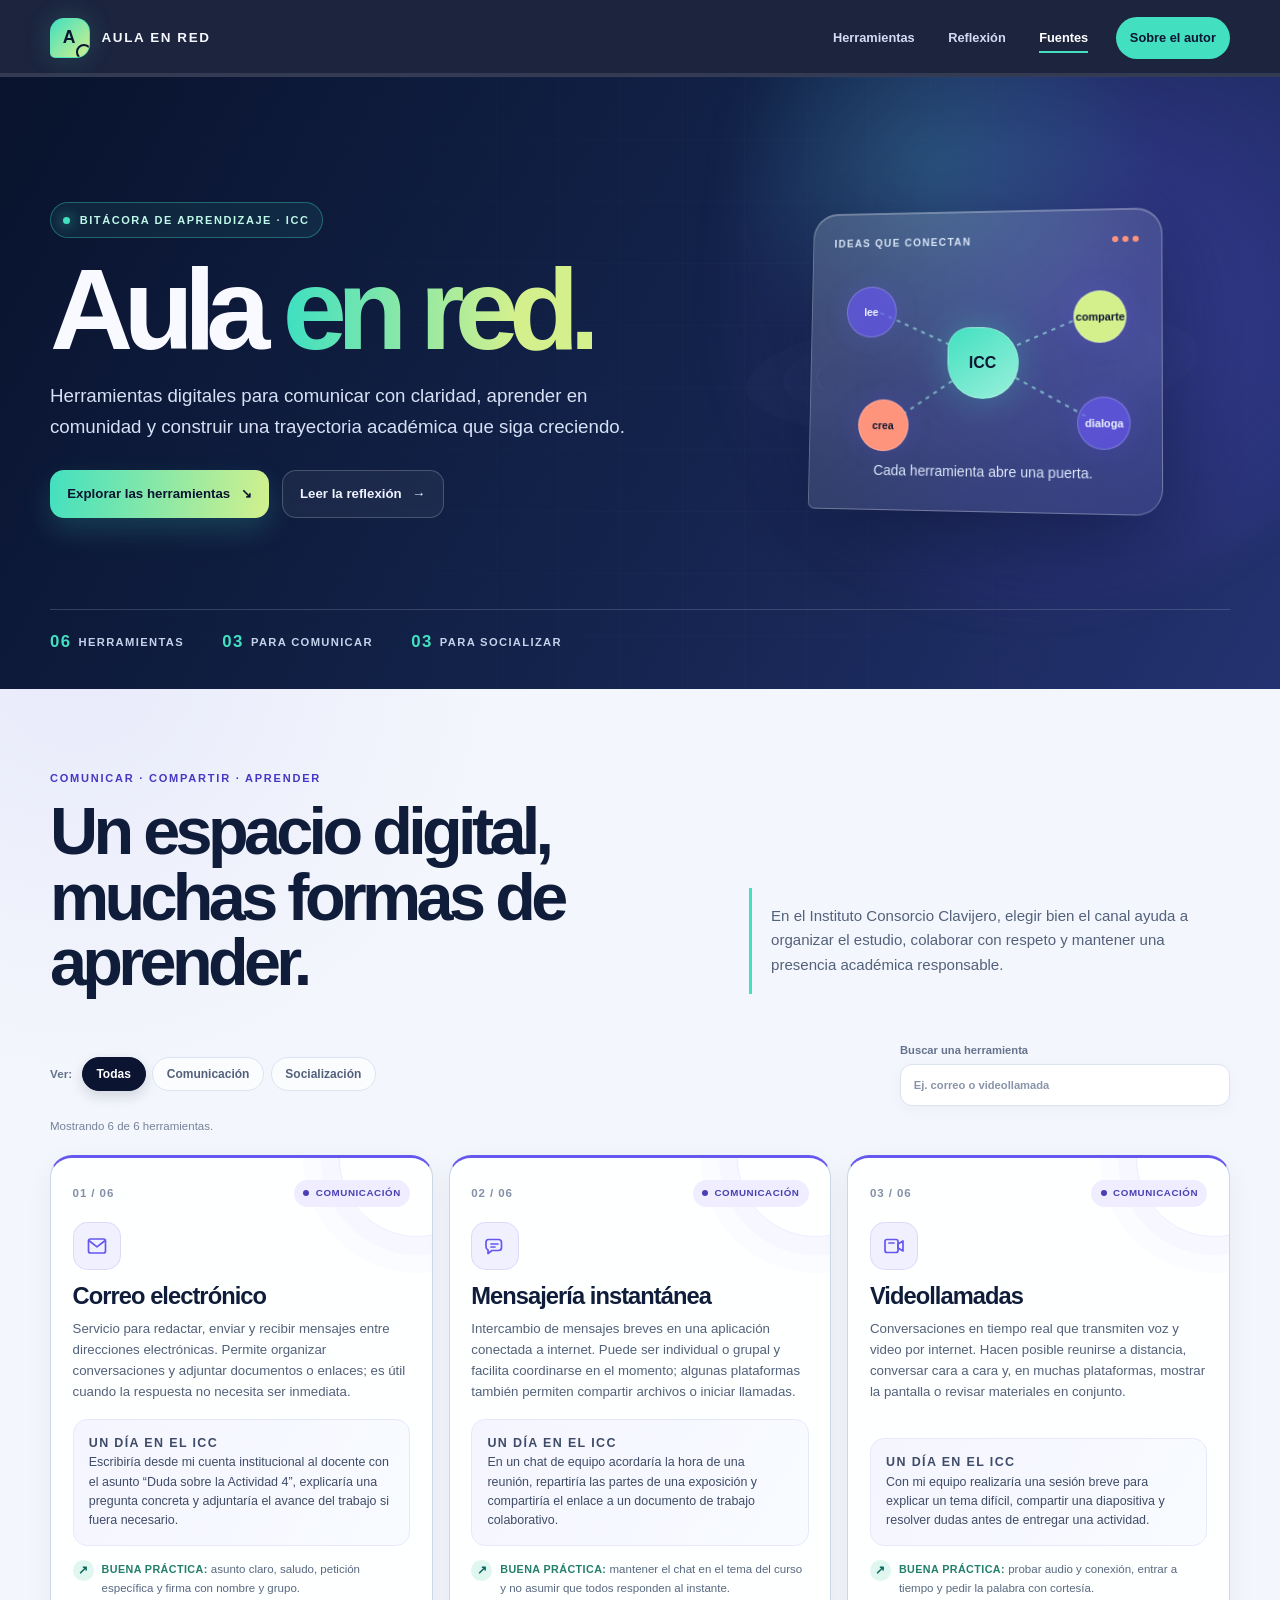
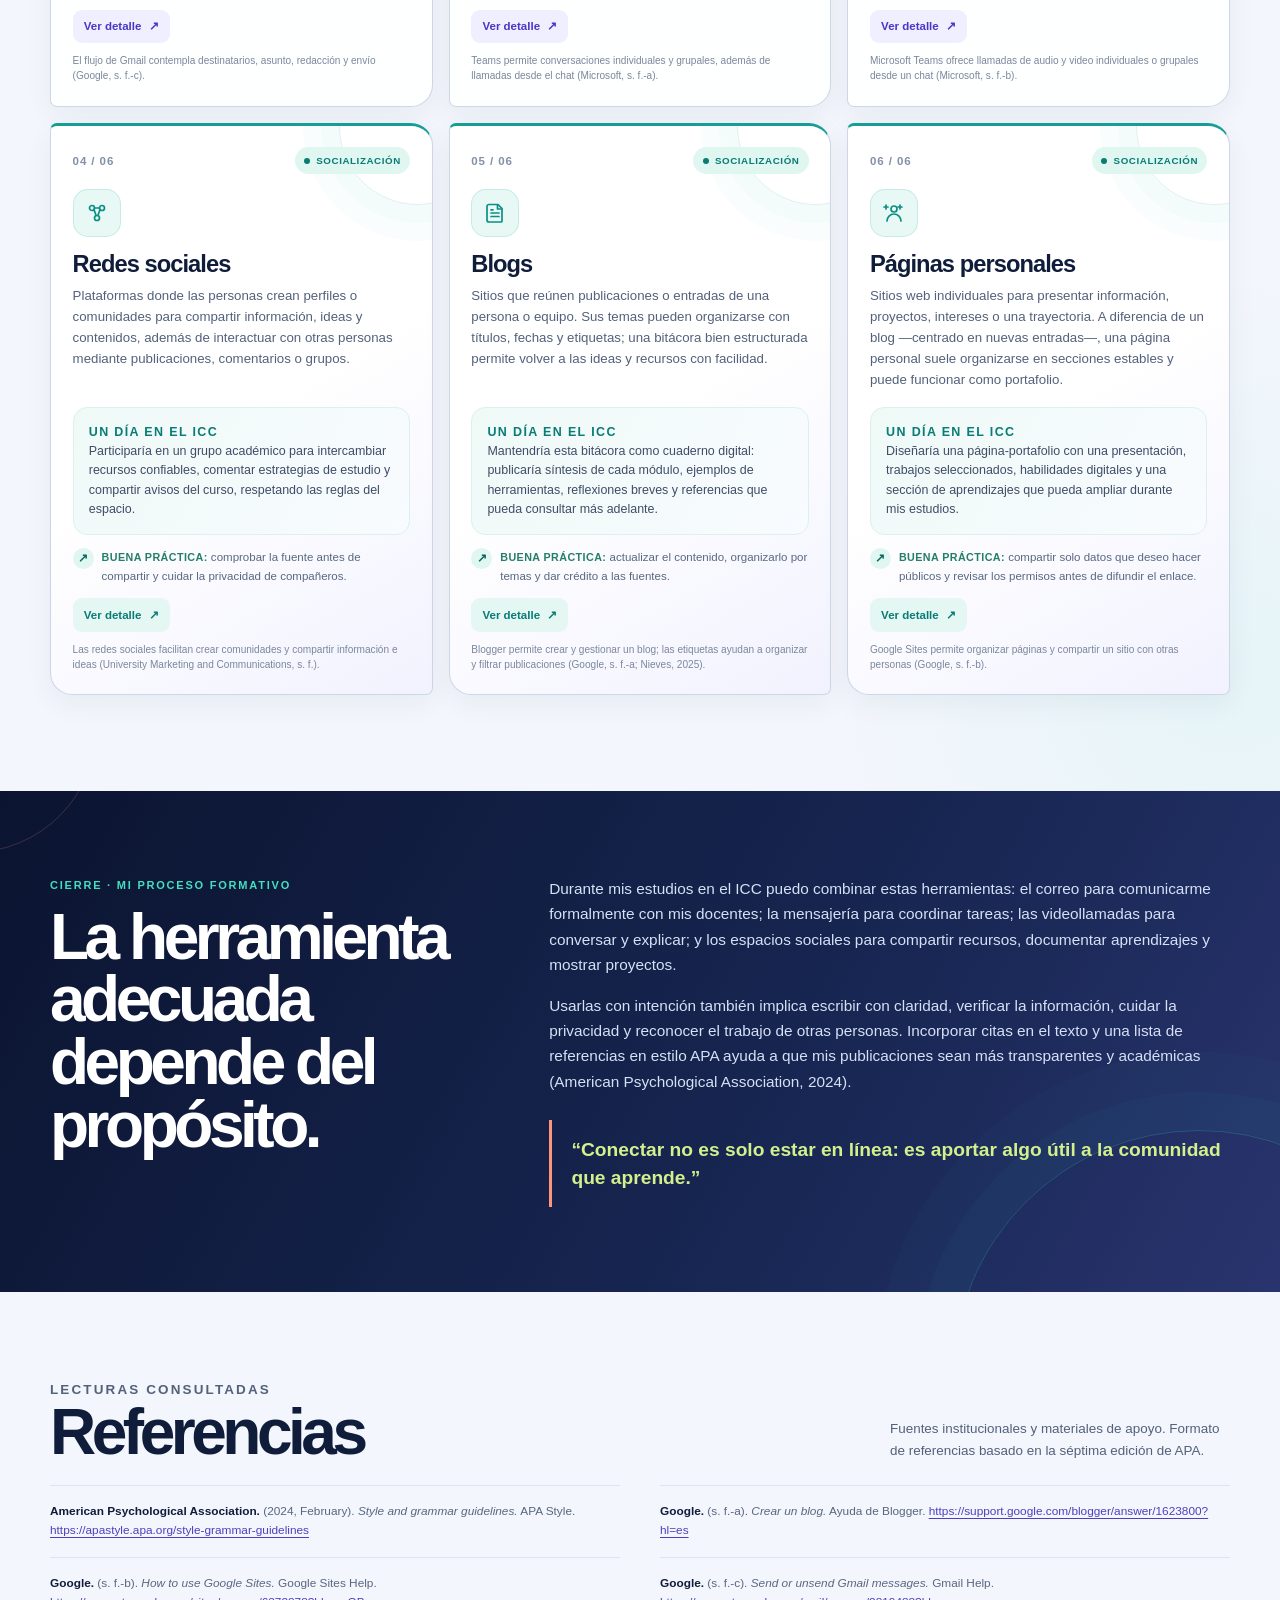
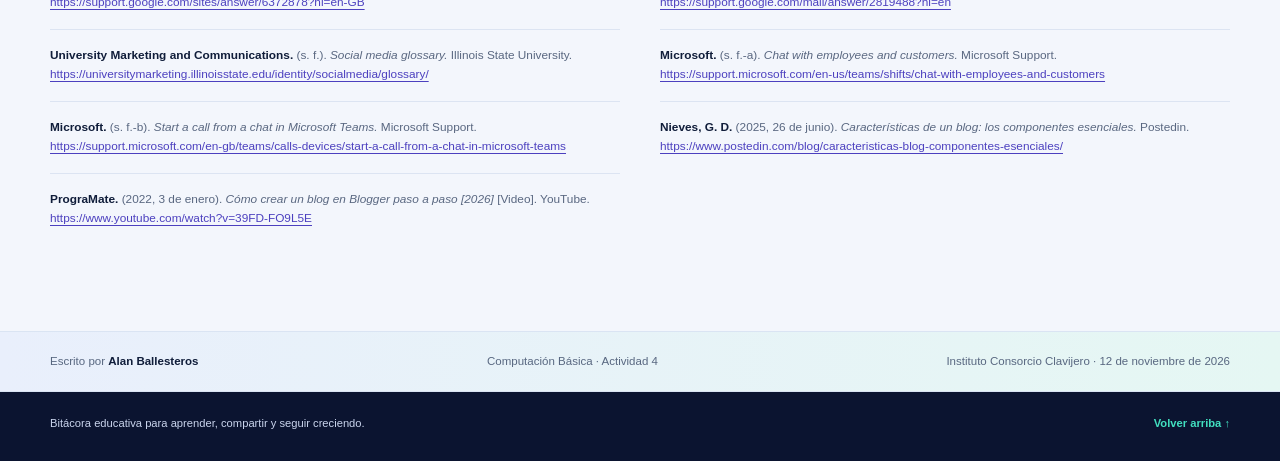
==== Aula_en_Red.html @ d40b4dbd "Publica la primera versión de Aula en Red Carga el sitio rediseñado y editable con su HTML, CSS, Jav" ====
<!doctype html>
<html lang="es">
<head>
  <meta charset="utf-8">
  <meta name="viewport" content="width=device-width, initial-scale=1">
  <meta name="description" content="Bitácora educativa de Alan Ballesteros sobre herramientas digitales para comunicar, colaborar y aprender en el ICC.">
  <meta name="theme-color" content="#0b1430">
  <title>Aula en Red — Alan Ballesteros | ICC</title>
  <link rel="stylesheet" href="aula.css">
</head>
<body>
  <a class="skip-link" href="#contenido">Saltar al contenido</a>
  <header id="inicio" class="topbar">
    <div class="shell topbar-inner">
      <a class="brand" href="#inicio" aria-label="Aula en Red, inicio"><span class="brand-mark" aria-hidden="true">A</span><span>AULA EN RED</span></a>
      <button class="menu-toggle" id="menu-toggle" type="button" aria-expanded="false" aria-controls="site-nav">
        <span class="menu-icon" aria-hidden="true"></span><span>Menú</span>
      </button>
      <nav class="nav" id="site-nav" aria-label="Navegación principal">
        <a href="#herramientas">Herramientas</a>
        <a href="#reflexion">Reflexión</a>
        <a href="#referencias">Fuentes</a>
        <a class="nav-pill" href="#autor">Sobre el autor</a>
      </nav>
    </div>
    <div class="reading-progress" aria-hidden="true"><span id="reading-progress"></span></div>
  </header>

  <main id="contenido">
    <section class="hero" aria-labelledby="titulo-principal">
      <div class="shell">
        <div class="hero-grid">
          <div>
            <p class="eyebrow">Bitácora de aprendizaje · ICC</p>
            <h1 id="titulo-principal">Aula <em>en red.</em></h1>
            <p class="hero-copy">Herramientas digitales para comunicar con claridad, aprender en comunidad y construir una trayectoria académica que siga creciendo.</p>
            <div class="hero-actions">
              <a class="button button-primary" href="#herramientas">Explorar las herramientas <span aria-hidden="true">↘</span></a>
              <a class="button button-link" href="#reflexion">Leer la reflexión <span aria-hidden="true">→</span></a>
            </div>
          </div>
          <div class="hero-art" aria-label="Ilustración abstracta de personas conectadas alrededor del aprendizaje">
            <div class="art-card">
              <div class="art-label"><span>Ideas que conectan</span><span class="art-dots" aria-hidden="true"><i></i><i></i><i></i></span></div>
              <div class="network" aria-hidden="true">
                <svg viewBox="0 0 300 174" preserveAspectRatio="none"><line x1="150" y1="87" x2="42" y2="39"/><line x1="150" y1="87" x2="254" y2="43"/><line x1="150" y1="87" x2="55" y2="150"/><line x1="150" y1="87" x2="264" y2="147"/></svg>
                <span class="node node-a">lee</span><span class="node node-b">comparte</span><span class="node node-main">ICC</span><span class="node node-c">crea</span><span class="node node-d">dialoga</span>
              </div>
              <p class="art-caption">Cada herramienta abre una puerta.</p>
            </div>
          </div>
        </div>
        <div class="hero-foot" aria-label="Contenido de esta bitácora">
          <span><strong>06</strong> herramientas</span><span><strong>03</strong> para comunicar</span><span><strong>03</strong> para socializar</span>
        </div>
      </div>
    </section>

    <section class="intro shell" aria-labelledby="herramientas">
      <p class="section-kicker">Comunicar · compartir · aprender</p>
      <div class="section-heading">
        <h2 id="herramientas">Un espacio digital, muchas formas de aprender.</h2>
        <p>En el Instituto Consorcio Clavijero, elegir bien el canal ayuda a organizar el estudio, colaborar con respeto y mantener una presencia académica responsable.</p>
      </div>
    </section>

    <section class="toolbox shell" aria-label="Definiciones y ejemplos de herramientas digitales">
      <div class="tool-controls">
        <div class="filter-bar" role="group" aria-label="Filtrar herramientas por tipo">
          <span class="filter-label">Ver:</span>
          <button class="filter" type="button" data-filter="all" aria-pressed="true">Todas</button>
          <button class="filter" type="button" data-filter="comunicacion" aria-pressed="false">Comunicación</button>
          <button class="filter" type="button" data-filter="socializacion" aria-pressed="false">Socialización</button>
        </div>
        <label class="search-box" for="tool-search">
          <span>Buscar una herramienta</span>
          <input id="tool-search" type="search" autocomplete="off" placeholder="Ej. correo o videollamada">
        </label>
        <p class="filter-status" id="filter-status" aria-live="polite">Mostrando 6 herramientas.</p>
      </div>
      <div class="cards" id="tarjetas">
        <article class="tool-card communication" data-category="comunicacion">
          <div class="card-top"><span class="card-number">01 / 06</span><span class="card-tag">Comunicación</span></div>
          <h3>Correo electrónico</h3>
          <p class="definition">Servicio para redactar, enviar y recibir mensajes entre direcciones electrónicas. Permite organizar conversaciones y adjuntar documentos o enlaces; es útil cuando la respuesta no necesita ser inmediata.</p>
          <div class="example"><p class="example-label">Un día en el ICC</p><p>Escribiría desde mi cuenta institucional al docente con el asunto “Duda sobre la Actividad 4”, explicaría una pregunta concreta y adjuntaría el avance del trabajo si fuera necesario.</p></div>
          <p class="good-practice"><span aria-hidden="true">↗</span><span><b>Buena práctica:</b> asunto claro, saludo, petición específica y firma con nombre y grupo.</span></p>
          <p class="card-cite">El flujo de Gmail contempla destinatarios, asunto, redacción y envío (Google, s. f.-c).</p>
        </article>

        <article class="tool-card communication" data-category="comunicacion">
          <div class="card-top"><span class="card-number">02 / 06</span><span class="card-tag">Comunicación</span></div>
          <h3>Mensajería instantánea</h3>
          <p class="definition">Intercambio de mensajes breves en una aplicación conectada a internet. Puede ser individual o grupal y facilita coordinarse en el momento; algunas plataformas también permiten compartir archivos o iniciar llamadas.</p>
          <div class="example"><p class="example-label">Un día en el ICC</p><p>En un chat de equipo acordaría la hora de una reunión, repartiría las partes de una exposición y compartiría el enlace a un documento de trabajo colaborativo.</p></div>
          <p class="good-practice"><span aria-hidden="true">↗</span><span><b>Buena práctica:</b> mantener el chat en el tema del curso y no asumir que todos responden al instante.</span></p>
          <p class="card-cite">Teams permite conversaciones individuales y grupales, además de llamadas desde el chat (Microsoft, s. f.-a).</p>
        </article>

        <article class="tool-card communication" data-category="comunicacion">
          <div class="card-top"><span class="card-number">03 / 06</span><span class="card-tag">Comunicación</span></div>
          <h3>Videollamadas</h3>
          <p class="definition">Conversaciones en tiempo real que transmiten voz y video por internet. Hacen posible reunirse a distancia, conversar cara a cara y, en muchas plataformas, mostrar la pantalla o revisar materiales en conjunto.</p>
          <div class="example"><p class="example-label">Un día en el ICC</p><p>Con mi equipo realizaría una sesión breve para explicar un tema difícil, compartir una diapositiva y resolver dudas antes de entregar una actividad.</p></div>
          <p class="good-practice"><span aria-hidden="true">↗</span><span><b>Buena práctica:</b> probar audio y conexión, entrar a tiempo y pedir la palabra con cortesía.</span></p>
          <p class="card-cite">Microsoft Teams ofrece llamadas de audio y video individuales o grupales desde un chat (Microsoft, s. f.-b).</p>
        </article>

        <article class="tool-card social" data-category="socializacion">
          <div class="card-top"><span class="card-number">04 / 06</span><span class="card-tag">Socialización</span></div>
          <h3>Redes sociales</h3>
          <p class="definition">Plataformas donde las personas crean perfiles o comunidades para compartir información, ideas y contenidos, además de interactuar con otras personas mediante publicaciones, comentarios o grupos.</p>
          <div class="example"><p class="example-label">Un día en el ICC</p><p>Participaría en un grupo académico para intercambiar recursos confiables, comentar estrategias de estudio y compartir avisos del curso, respetando las reglas del espacio.</p></div>
          <p class="good-practice"><span aria-hidden="true">↗</span><span><b>Buena práctica:</b> comprobar la fuente antes de compartir y cuidar la privacidad de compañeros.</span></p>
          <p class="card-cite">Las redes sociales facilitan crear comunidades y compartir información e ideas (University Marketing and Communications, s. f.).</p>
        </article>

        <article class="tool-card social" data-category="socializacion">
          <div class="card-top"><span class="card-number">05 / 06</span><span class="card-tag">Socialización</span></div>
          <h3>Blogs</h3>
          <p class="definition">Sitios que reúnen publicaciones o entradas de una persona o equipo. Sus temas pueden organizarse con títulos, fechas y etiquetas; una bitácora bien estructurada permite volver a las ideas y recursos con facilidad.</p>
          <div class="example"><p class="example-label">Un día en el ICC</p><p>Mantendría esta bitácora como cuaderno digital: publicaría síntesis de cada módulo, ejemplos de herramientas, reflexiones breves y referencias que pueda consultar más adelante.</p></div>
          <p class="good-practice"><span aria-hidden="true">↗</span><span><b>Buena práctica:</b> actualizar el contenido, organizarlo por temas y dar crédito a las fuentes.</span></p>
          <p class="card-cite">Blogger permite crear y gestionar un blog; las etiquetas ayudan a organizar y filtrar publicaciones (Google, s. f.-a; Nieves, 2025).</p>
        </article>

        <article class="tool-card social" data-category="socializacion">
          <div class="card-top"><span class="card-number">06 / 06</span><span class="card-tag">Socialización</span></div>
          <h3>Páginas personales</h3>
          <p class="definition">Sitios web individuales para presentar información, proyectos, intereses o una trayectoria. A diferencia de un blog —centrado en nuevas entradas—, una página personal suele organizarse en secciones estables y puede funcionar como portafolio.</p>
          <div class="example"><p class="example-label">Un día en el ICC</p><p>Diseñaría una página-portafolio con una presentación, trabajos seleccionados, habilidades digitales y una sección de aprendizajes que pueda ampliar durante mis estudios.</p></div>
          <p class="good-practice"><span aria-hidden="true">↗</span><span><b>Buena práctica:</b> compartir solo datos que deseo hacer públicos y revisar los permisos antes de difundir el enlace.</span></p>
          <p class="card-cite">Google Sites permite organizar páginas y compartir un sitio con otras personas (Google, s. f.-b).</p>
        </article>
      </div>
    </section>

    <section id="reflexion" class="reflection" aria-labelledby="titulo-reflexion">
      <div class="shell reflection-grid">
        <div><p class="section-kicker">Cierre · mi proceso formativo</p><h2 id="titulo-reflexion">La herramienta adecuada depende del propósito.</h2></div>
        <div class="reflection-copy">
          <p>Durante mis estudios en el ICC puedo combinar estas herramientas: el correo para comunicarme formalmente con mis docentes; la mensajería para coordinar tareas; las videollamadas para conversar y explicar; y los espacios sociales para compartir recursos, documentar aprendizajes y mostrar proyectos.</p>
          <p>Usarlas con intención también implica escribir con claridad, verificar la información, cuidar la privacidad y reconocer el trabajo de otras personas. Incorporar citas en el texto y una lista de referencias en estilo APA ayuda a que mis publicaciones sean más transparentes y académicas (American Psychological Association, 2024).</p>
          <blockquote class="pullquote">“Conectar no es solo estar en línea: es aportar algo útil a la comunidad que aprende.”</blockquote>
        </div>
      </div>
    </section>

    <section id="referencias" class="references shell" aria-labelledby="titulo-referencias">
      <div class="references-head">
        <div><p class="section-kicker">Lecturas consultadas</p><h2 id="titulo-referencias">Referencias</h2></div>
        <p>Fuentes institucionales y materiales de apoyo. Formato de referencias basado en la séptima edición de APA.</p>
      </div>
      <ul class="reference-list">
        <li id="ref-apa"><span class="reference-author">American Psychological Association.</span> (2024, February). <i>Style and grammar guidelines.</i> APA Style. <a href="https://apastyle.apa.org/style-grammar-guidelines" target="_blank" rel="noopener noreferrer">https://apastyle.apa.org/style-grammar-guidelines</a></li>
        <li id="ref-google-blog"><span class="reference-author">Google.</span> (s. f.-a). <i>Crear un blog.</i> Ayuda de Blogger. <a href="https://support.google.com/blogger/answer/1623800?hl=es" target="_blank" rel="noopener noreferrer">https://support.google.com/blogger/answer/1623800?hl=es</a></li>
        <li id="ref-google-sites"><span class="reference-author">Google.</span> (s. f.-b). <i>How to use Google Sites.</i> Google Sites Help. <a href="https://support.google.com/sites/answer/6372878?hl=en-GB" target="_blank" rel="noopener noreferrer">https://support.google.com/sites/answer/6372878?hl=en-GB</a></li>
        <li id="ref-gmail"><span class="reference-author">Google.</span> (s. f.-c). <i>Send or unsend Gmail messages.</i> Gmail Help. <a href="https://support.google.com/mail/answer/2819488?hl=en" target="_blank" rel="noopener noreferrer">https://support.google.com/mail/answer/2819488?hl=en</a></li>
        <li id="ref-social"><span class="reference-author">University Marketing and Communications.</span> (s. f.). <i>Social media glossary.</i> Illinois State University. <a href="https://universitymarketing.illinoisstate.edu/identity/socialmedia/glossary/" target="_blank" rel="noopener noreferrer">https://universitymarketing.illinoisstate.edu/identity/socialmedia/glossary/</a></li>
        <li id="ref-microsoft-chat"><span class="reference-author">Microsoft.</span> (s. f.-a). <i>Chat with employees and customers.</i> Microsoft Support. <a href="https://support.microsoft.com/en-us/teams/shifts/chat-with-employees-and-customers" target="_blank" rel="noopener noreferrer">https://support.microsoft.com/en-us/teams/shifts/chat-with-employees-and-customers</a></li>
        <li id="ref-microsoft-call"><span class="reference-author">Microsoft.</span> (s. f.-b). <i>Start a call from a chat in Microsoft Teams.</i> Microsoft Support. <a href="https://support.microsoft.com/en-gb/teams/calls-devices/start-a-call-from-a-chat-in-microsoft-teams" target="_blank" rel="noopener noreferrer">https://support.microsoft.com/en-gb/teams/calls-devices/start-a-call-from-a-chat-in-microsoft-teams</a></li>
        <li id="ref-nieves"><span class="reference-author">Nieves, G. D.</span> (2025, 26 de junio). <i>Características de un blog: los componentes esenciales.</i> Postedin. <a href="https://www.postedin.com/blog/caracteristicas-blog-componentes-esenciales/" target="_blank" rel="noopener noreferrer">https://www.postedin.com/blog/caracteristicas-blog-componentes-esenciales/</a></li>
        <li id="ref-programate"><span class="reference-author">PrograMate.</span> (2022, 3 de enero). <i>Cómo crear un blog en Blogger paso a paso [2026]</i> [Video]. YouTube. <a href="https://www.youtube.com/watch?v=39FD-FO9L5E" target="_blank" rel="noopener noreferrer">https://www.youtube.com/watch?v=39FD-FO9L5E</a></li>
      </ul>
    </section>

    <section id="autor" class="author-strip">
      <div class="shell author-inner"><span>Escrito por <span class="author-name">Alan Ballesteros</span></span><span>Computación Básica · Actividad 4</span><span>Instituto Consorcio Clavijero · 12 de noviembre de 2026</span></div>
    </section>
  </main>
  <footer class="site-footer"><div class="shell footer-inner"><p>Bitácora educativa para aprender, compartir y seguir creciendo.</p><a class="back-top" href="#inicio">Volver arriba ↑</a></div></footer>
  <dialog class="detail-dialog" id="tool-dialog" aria-labelledby="dialog-title">
    <div class="dialog-card">
      <button class="dialog-close" type="button" aria-label="Cerrar detalle">×</button>
      <p class="dialog-category" id="dialog-category"></p>
      <h2 id="dialog-title"></h2>
      <p class="dialog-definition" id="dialog-definition"></p>
      <div class="dialog-example"><h3 id="dialog-example-label"></h3><p id="dialog-example"></p></div>
      <p class="dialog-practice" id="dialog-practice"></p>
      <p class="dialog-cite" id="dialog-cite"></p>
    </div>
  </dialog>
  <script src="aula.js" defer></script>
</body>
</html>
---- aula.css ----
:root {
  color-scheme: light;
  --night: #0b1430;
  --night-2: #14244d;
  --ink: #101d3a;
  --ink-soft: #53617b;
  --paper: #f3f6fc;
  --paper-deep: #e8eefb;
  --white: #ffffff;
  --violet: #6558ef;
  --violet-deep: #4737c5;
  --aqua: #42e0c0;
  --coral: #ff947d;
  --lime: #d3f08d;
  --line: #dce4f2;
  --shadow: 0 22px 60px rgba(17, 30, 68, .13);
  --max: 1180px;
  --sans: "Segoe UI", "Aptos", Arial, sans-serif;
  --display: "Segoe UI Variable Display", "Segoe UI", Arial, sans-serif;
}

* { box-sizing: border-box; }
html { scroll-behavior: smooth; scroll-padding-top: 90px; }
body {
  margin: 0;
  color: var(--ink);
  background:
    radial-gradient(circle at 6% 18%, rgba(101, 88, 239, .075), transparent 26rem),
    radial-gradient(circle at 96% 62%, rgba(66, 224, 192, .075), transparent 25rem),
    var(--paper);
  font: 400 16px/1.65 var(--sans);
  text-rendering: optimizeLegibility;
}
img, svg { max-width: 100%; }
a { color: inherit; }
button, input { font: inherit; }
a:focus-visible, button:focus-visible, input:focus-visible {
  outline: 3px solid var(--coral);
  outline-offset: 4px;
}
.shell { width: min(calc(100% - 48px), var(--max)); margin-inline: auto; }
.skip-link {
  position: absolute; left: -9999px; top: 0; z-index: 2000;
  padding: .75rem 1rem; border-radius: 0 0 12px 12px;
  color: var(--night); background: var(--lime); font-weight: 800;
}
.skip-link:focus { left: 1rem; top: 0; }

/* Firma visual: una órbita abierta con tres nodos conectados. */
.topbar {
  position: sticky; top: 0; z-index: 1000;
  color: #f6f8ff;
  background: rgba(11, 20, 48, .93);
  border-bottom: 1px solid rgba(226, 236, 255, .12);
  backdrop-filter: blur(18px);
}
.topbar-inner {
  min-height: 76px; display: flex; align-items: center; justify-content: space-between; gap: 2rem;
}
.brand {
  display: inline-flex; align-items: center; gap: .72rem;
  color: #f6f8ff; text-decoration: none; font-size: .84rem; font-weight: 850; letter-spacing: .12em;
}
.brand-mark {
  position: relative; display: grid; place-items: center; width: 40px; height: 40px;
  overflow: hidden; border: 1px solid rgba(66, 224, 192, .65); border-radius: 14px 14px 14px 5px;
  color: var(--night); background: linear-gradient(135deg, var(--aqua), var(--lime));
  font: 900 1.1rem/1 var(--display); box-shadow: 0 0 26px rgba(66, 224, 192, .18);
}
.brand-mark::after { content: ""; position: absolute; width: 12px; height: 12px; right: -3px; bottom: -3px; border: 2px solid var(--night); border-radius: 50%; }
.nav { display: flex; align-items: center; gap: .45rem; font-size: .8rem; font-weight: 700; }
.nav a {
  position: relative; padding: .62rem .82rem; color: #d2dcf2; text-decoration: none;
  transition: color .2s ease, background .2s ease;
}
.nav a:not(.nav-pill)::after {
  content: ""; position: absolute; left: .82rem; right: .82rem; bottom: .34rem; height: 2px;
  background: var(--aqua); transform: scaleX(0); transform-origin: left; transition: transform .2s ease;
}
.nav a:hover, .nav a[aria-current="location"] { color: #fff; }
.nav a:hover::after, .nav a[aria-current="location"]::after { transform: scaleX(1); }
.nav .nav-pill {
  margin-left: .45rem; border: 1px solid rgba(66, 224, 192, .75); border-radius: 999px;
  color: var(--night); background: var(--aqua); transition: transform .2s ease, box-shadow .2s ease;
}
.nav .nav-pill:hover { transform: translateY(-2px); box-shadow: 0 7px 20px rgba(66, 224, 192, .22); }
.menu-toggle {
  display: none; align-items: center; gap: .55rem; border: 1px solid rgba(255,255,255,.28); border-radius: 999px;
  padding: .55rem .85rem; color: #fff; background: transparent; cursor: pointer; font-size: .8rem; font-weight: 750;
}
.menu-icon, .menu-icon::before, .menu-icon::after { display: block; width: 17px; height: 2px; border-radius: 2px; background: currentColor; }
.menu-icon { position: relative; }
.menu-icon::before, .menu-icon::after { content: ""; position: absolute; left: 0; }
.menu-icon::before { top: -5px; }
.menu-icon::after { top: 5px; }
.reading-progress { position: absolute; inset: auto 0 0; height: 3px; overflow: hidden; background: rgba(255,255,255,.1); }
.reading-progress span { display: block; width: 100%; height: 100%; background: linear-gradient(90deg, var(--violet), var(--aqua), var(--lime)); transform: scaleX(0); transform-origin: left; }

.hero {
  position: relative; isolation: isolate; overflow: hidden; padding: 5.5rem 0 2.1rem;
  color: #f7f9ff; background: linear-gradient(120deg, #09132d 0%, #13234b 54%, #243271 100%);
}
.hero::before, .hero::after { content: ""; position: absolute; z-index: -1; pointer-events: none; }
.hero::before {
  inset: -14rem -8rem auto auto; width: min(60vw, 760px); aspect-ratio: 1; border-radius: 50%;
  background: radial-gradient(circle at 38% 42%, rgba(66,224,192,.2), transparent 34%), radial-gradient(circle at 58% 58%, rgba(101,88,239,.35), transparent 62%);
  filter: blur(15px);
}
.hero::after {
  inset: 0; opacity: .19;
  background-image: linear-gradient(rgba(208,224,255,.1) 1px, transparent 1px), linear-gradient(90deg, rgba(208,224,255,.1) 1px, transparent 1px);
  background-size: 62px 62px; mask-image: linear-gradient(90deg, transparent, #000 60%, transparent);
}
.hero-grid { position: relative; display: grid; grid-template-columns: minmax(0, 1.12fr) minmax(300px, .88fr); align-items: center; gap: 3.3rem; }
.eyebrow {
  display: inline-flex; align-items: center; gap: .6rem; margin: 0 0 1.25rem; padding: .48rem .76rem;
  border: 1px solid rgba(66,224,192,.35); border-radius: 999px; color: #bff8e9;
  background: rgba(66,224,192,.08); font-size: .69rem; font-weight: 800; letter-spacing: .14em; text-transform: uppercase;
}
.eyebrow::before { content: ""; width: 7px; height: 7px; border-radius: 50%; background: var(--aqua); box-shadow: 0 0 13px var(--aqua); }
h1, h2, h3, p { margin-top: 0; }
h1 { max-width: 750px; margin-bottom: 1.2rem; color: #f8faff; font: 800 clamp(3.8rem, 9vw, 7.6rem)/.9 var(--display); letter-spacing: -.085em; }
h1 em {
  color: var(--aqua); font-style: normal;
  background: linear-gradient(90deg, var(--aqua) 3%, var(--lime) 75%); background-clip: text; -webkit-background-clip: text; -webkit-text-fill-color: transparent;
}
.hero-copy { max-width: 620px; margin-bottom: 1.7rem; color: #d7e0f5; font-size: clamp(1rem, 1.5vw, 1.17rem); }
.hero-actions { display: flex; flex-wrap: wrap; align-items: center; gap: .8rem; }
.button { display: inline-flex; align-items: center; justify-content: center; gap: .65rem; min-height: 48px; padding: .75rem 1.08rem; border-radius: 14px; font-size: .83rem; font-weight: 800; text-decoration: none; transition: transform .2s ease, box-shadow .2s ease, background .2s ease; }
.button:hover { transform: translateY(-3px); }
.button-primary { color: var(--night); background: linear-gradient(100deg, var(--aqua), var(--lime)); box-shadow: 0 12px 28px rgba(66,224,192,.18); }
.button-primary:hover { box-shadow: 0 16px 35px rgba(66,224,192,.3); }
.button-link { border: 1px solid rgba(255,255,255,.2); color: #eef2ff; background: rgba(255,255,255,.05); }
.button-link:hover { background: rgba(255,255,255,.12); }
.hero-art { position: relative; min-height: 390px; display: grid; place-items: center; perspective: 1000px; }
.hero-art::before, .hero-art::after { content: ""; position: absolute; width: 330px; height: 330px; border: 1px solid rgba(183,209,255,.24); border-radius: 50%; }
.hero-art::before { transform: rotateX(68deg) rotateZ(-22deg) scaleY(.68); box-shadow: 0 0 0 32px rgba(130,151,255,.025), 0 0 0 66px rgba(130,151,255,.025); }
.hero-art::after { width: 260px; height: 260px; border-color: rgba(66,224,192,.28); transform: rotateX(68deg) rotateZ(28deg) scaleY(.68); }
.art-card {
  position: relative; z-index: 1; width: min(100%, 355px); min-height: 302px; padding: 1.35rem;
  border: 1px solid rgba(255,255,255,.26); border-radius: 26px 26px 26px 7px;
  background: linear-gradient(145deg, rgba(255,255,255,.16), rgba(255,255,255,.055));
  box-shadow: 0 28px 90px rgba(3,8,28,.44), inset 0 1px rgba(255,255,255,.26);
  backdrop-filter: blur(20px); transform: rotateY(-8deg) rotateX(4deg); transition: transform .45s cubic-bezier(.2,.8,.2,1);
}
.hero-art:hover .art-card { transform: rotateY(0) rotateX(0) translateY(-4px); }
.art-label { display: flex; align-items: center; justify-content: space-between; gap: .8rem; color: #d6e5f6; font-size: .65rem; font-weight: 800; letter-spacing: .13em; text-transform: uppercase; }
.art-dots { display: flex; gap: 4px; }
.art-dots i { display: block; width: 6px; height: 6px; border-radius: 50%; background: var(--coral); }
.network { position: relative; height: 184px; margin: 1.2rem 0 .5rem; }
.network svg { position: absolute; inset: 0; width: 100%; height: 100%; overflow: visible; }
.network line { stroke: rgba(151,226,221,.65); stroke-width: 2; stroke-dasharray: 4 5; }
.node { position: absolute; display: grid; place-items: center; width: 52px; height: 52px; border: 1px solid rgba(255,255,255,.22); border-radius: 50%; color: #edf3ff; background: rgba(101,88,239,.7); font: 750 .67rem var(--sans); box-shadow: 0 0 24px rgba(101,88,239,.22); }
.node-a { left: 14px; top: 17px; }
.node-b { right: 12px; top: 23px; color: var(--night); background: var(--lime); }
.node-main { left: calc(50% - 36px); top: 59px; width: 72px; height: 72px; border-radius: 22px 50% 50%; color: var(--night); background: linear-gradient(145deg, var(--aqua), #9af0db); font-size: 1rem; box-shadow: 0 0 36px rgba(66,224,192,.3); }
.node-c { left: 28px; bottom: 0; color: var(--night); background: var(--coral); }
.node-d { right: 8px; bottom: 4px; }
.art-caption { margin: 0; color: #dbe6fa; text-align: center; font-size: .88rem; }
.hero-foot { display: flex; flex-wrap: wrap; gap: .8rem 2.4rem; margin-top: 3.4rem; padding-top: 1.1rem; border-top: 1px solid rgba(214,229,255,.18); color: #c6d2ec; font-size: .7rem; font-weight: 700; letter-spacing: .12em; text-transform: uppercase; }
.hero-foot span { display: flex; gap: .45rem; align-items: center; }
.hero-foot strong { color: var(--aqua); font-size: 1.05rem; }

.intro { padding: 5rem 0 1.8rem; }
.section-kicker { margin: 0 0 .7rem; color: var(--violet-deep); font-size: .69rem; font-weight: 850; letter-spacing: .16em; text-transform: uppercase; }
.section-heading { display: grid; grid-template-columns: minmax(0, 1.15fr) minmax(260px, .85fr); align-items: end; gap: 3rem; }
.section-heading h2 { max-width: 740px; margin: 0; color: var(--ink); font: 780 clamp(2.45rem, 5.2vw, 4.5rem)/.99 var(--display); letter-spacing: -.07em; }
.section-heading p { position: relative; margin: 0 0 .15rem; padding: 1rem 0 1rem 1.2rem; border-left: 3px solid var(--aqua); color: var(--ink-soft); font-size: .94rem; }
.toolbox { padding: 1rem 0 6rem; }
.tool-controls { display: grid; grid-template-columns: 1fr minmax(230px, 330px); align-items: center; gap: .8rem 1.2rem; margin-bottom: 1.2rem; }
.filter-bar { display: flex; flex-wrap: wrap; align-items: center; gap: .4rem; }
.filter-label { margin-right: .2rem; color: #66738c; font-size: .73rem; font-weight: 800; }
.filter { border: 1px solid var(--line); border-radius: 999px; padding: .56rem .86rem; color: var(--ink-soft); background: rgba(255,255,255,.72); font: 750 .75rem var(--sans); cursor: pointer; transition: transform .18s ease, color .18s ease, border-color .18s ease, background .18s ease; }
.filter:hover { transform: translateY(-1px); border-color: #aaa2fa; }
.filter[aria-pressed="true"] { border-color: var(--night); color: #fff; background: var(--night); box-shadow: 0 5px 14px rgba(11,20,48,.15); }
.search-box { display: grid; gap: .3rem; color: #66738c; font-size: .7rem; font-weight: 750; }
.search-box input { width: 100%; min-height: 42px; border: 1px solid var(--line); border-radius: 12px; padding: .58rem .8rem; color: var(--ink); background: #fff; box-shadow: 0 4px 15px rgba(17,30,68,.035); }
.search-box input::placeholder { color: #8994a9; }
.filter-status { grid-column: 1 / -1; margin: -.15rem 0 0; color: #77839a; font-size: .72rem; }
.cards { display: grid; grid-template-columns: repeat(3, minmax(0, 1fr)); gap: 1rem; align-items: stretch; }
.tool-card {
  --card-accent: var(--violet);
  position: relative; display: flex; flex-direction: column; min-width: 0; min-height: 450px; overflow: hidden;
  padding: 1.35rem; border: 1px solid rgba(190,202,224,.75); border-top: 3px solid var(--card-accent); border-radius: 22px 22px 22px 7px;
  background: rgba(255,255,255,.92); box-shadow: 0 9px 28px rgba(24,39,78,.055);
  transform-style: preserve-3d; transition: transform .25s ease, box-shadow .25s ease, border-color .25s ease;
}
.tool-card.communication { --card-accent: var(--violet); }
.tool-card.social { --card-accent: #159f94; border-radius: 7px 22px 7px 22px; background: linear-gradient(150deg, #fff 50%, #f2f2ff); }
.tool-card::before { content: ""; position: absolute; z-index: 0; inset: 0; border-radius: inherit; opacity: 0; pointer-events: none; background: radial-gradient(245px circle at var(--pointer-x, 50%) var(--pointer-y, 50%), rgba(101,88,239,.09), transparent 72%); transition: opacity .2s ease; }
.tool-card.social::before { background: radial-gradient(245px circle at var(--pointer-x, 50%) var(--pointer-y, 50%), rgba(21,159,148,.09), transparent 72%); }
.tool-card:hover::before { opacity: 1; }
.tool-card::after { content: ""; position: absolute; z-index: 0; right: -64px; top: -78px; width: 155px; height: 155px; border: 1px solid rgba(101,88,239,.11); border-radius: 50%; box-shadow: 0 0 0 18px rgba(101,88,239,.025), 0 0 0 36px rgba(101,88,239,.018); pointer-events: none; }
.tool-card.social::after { border-color: rgba(21,159,148,.15); box-shadow: 0 0 0 18px rgba(21,159,148,.025), 0 0 0 36px rgba(21,159,148,.018); }
.tool-card:hover { z-index: 2; transform: translateY(-5px); border-color: rgba(101,88,239,.35); box-shadow: var(--shadow); }
.tool-card[hidden] { display: none; }
.card-top { position: relative; z-index: 1; display: flex; align-items: center; justify-content: space-between; gap: .7rem; margin-bottom: .85rem; }
.card-number { color: #8390a8; font: 800 .72rem var(--sans); letter-spacing: .08em; }
.card-tag { display: inline-flex; align-items: center; gap: .4rem; padding: .34rem .58rem; border-radius: 999px; color: #4a40b3; background: #efedff; font-size: .61rem; font-weight: 850; letter-spacing: .06em; text-transform: uppercase; }
.social .card-tag { color: #087c75; background: #e0f6f1; }
.card-tag::before { content: ""; width: 6px; height: 6px; border-radius: 50%; background: currentColor; }
.card-icon { position: relative; z-index: 1; display: grid; place-items: center; width: 48px; height: 48px; margin: .1rem 0 .85rem; border: 1px solid rgba(101,88,239,.15); border-radius: 15px; color: var(--violet); background: #f1f0ff; }
.social .card-icon { border-color: rgba(21,159,148,.16); color: #0b8f85; background: #e8f8f4; }
.card-icon svg { width: 24px; height: 24px; fill: none; stroke: currentColor; stroke-width: 1.7; stroke-linecap: round; stroke-linejoin: round; }
.tool-card h3 { position: relative; z-index: 1; margin-bottom: .55rem; color: var(--ink); font: 780 1.48rem/1.12 var(--display); letter-spacing: -.04em; }
.tool-card .definition { position: relative; z-index: 1; margin-bottom: 1rem; color: var(--ink-soft); font-size: .83rem; line-height: 1.58; }
.example { position: relative; z-index: 1; margin-top: auto; padding: .9rem .95rem; border: 1px solid #e7e9fb; border-radius: 14px; background: linear-gradient(120deg, #f5f5ff, #f8fbff); }
.social .example { border-color: #ddf1ec; background: linear-gradient(120deg, #effaf7, #f8fbff); }
.example-label { margin: 0 0 .3rem; color: var(--violet-deep); font-size: .62rem; font-weight: 850; letter-spacing: .11em; text-transform: uppercase; }
.social .example-label { color: #087c75; }
.example p { margin: 0; color: #3f4c67; font-size: .78rem; line-height: 1.55; }
.good-practice { position: relative; z-index: 1; display: flex; align-items: flex-start; gap: .5rem; margin: .85rem 0 0; color: #586880; font-size: .72rem; }
.good-practice > span:first-child { display: grid; place-items: center; flex: 0 0 21px; height: 21px; border-radius: 50%; color: #0a675e; background: #dff7f0; font-weight: 900; }
.good-practice b { color: #237e6b; font-size: .67rem; text-transform: uppercase; letter-spacing: .04em; }
.card-cite { position: relative; z-index: 1; margin: .7rem 0 0; color: #7b879d; font-size: .63rem; line-height: 1.48; }
.detail-button { display: inline-flex; align-items: center; gap: .45rem; align-self: flex-start; margin-top: .75rem; padding: .45rem .7rem; border: 0; border-radius: 9px; color: var(--violet-deep); background: #f0efff; font-size: .72rem; font-weight: 850; cursor: pointer; transition: color .18s ease, background .18s ease, transform .18s ease; }
.social .detail-button { color: #087c75; background: #e5f7f2; }
.detail-button:hover { transform: translateX(3px); color: #fff; background: var(--violet-deep); }
.social .detail-button:hover { background: #087c75; }
.empty-state { grid-column: 1 / -1; margin: 0; padding: 2.5rem 1rem; border: 1px dashed #b9c4da; border-radius: 18px; color: var(--ink-soft); text-align: center; background: rgba(255,255,255,.6); }

.reflection { position: relative; isolation: isolate; overflow: hidden; padding: 5.3rem 0; color: #f8f9ff; background: linear-gradient(120deg, #0b1430, #172652 62%, #29346e); }
.reflection::before, .reflection::after { content: ""; position: absolute; z-index: -1; border: 1px solid rgba(66,224,192,.22); border-radius: 50%; }
.reflection::before { width: 490px; height: 490px; right: -165px; bottom: -330px; box-shadow: 0 0 0 38px rgba(66,224,192,.025), 0 0 0 78px rgba(66,224,192,.018); }
.reflection::after { width: 250px; height: 250px; left: -155px; top: -190px; border-color: rgba(255,148,125,.2); }
.reflection-grid { display: grid; grid-template-columns: minmax(0, .78fr) minmax(0, 1.22fr); gap: 4rem; align-items: start; }
.reflection .section-kicker { color: var(--aqua); }
.reflection h2 { margin: 0; color: #fff; font: 780 clamp(2.4rem, 5vw, 4.3rem)/.98 var(--display); letter-spacing: -.07em; }
.reflection-copy { color: #d6e0f6; font-size: .96rem; }
.reflection-copy p:last-of-type { margin-bottom: 0; }
.pullquote { margin: 1.6rem 0 0; padding: 1rem 0 1rem 1.2rem; border-left: 3px solid var(--coral); color: var(--lime); font: 650 1.2rem/1.45 var(--display); }
.references { padding: 5.4rem 0 4.4rem; }
.references-head { display: grid; grid-template-columns: 1fr minmax(240px, 340px); align-items: end; gap: 2rem; margin-bottom: 1.3rem; }
.references-head h2 { margin: 0; color: var(--ink); font: 780 clamp(2.45rem, 5vw, 4.1rem)/.96 var(--display); letter-spacing: -.07em; }
.references-head p { margin: 0 0 .1rem; color: var(--ink-soft); font-size: .84rem; }
.reference-list { display: grid; grid-template-columns: repeat(2, minmax(0, 1fr)); gap: 0 2.5rem; padding: 0; list-style: none; }
.reference-list li { min-width: 0; padding: 1rem 0; border-top: 1px solid var(--line); color: #596780; font-size: .74rem; overflow-wrap: anywhere; }
.reference-list a { color: #4c40bf; text-decoration-thickness: 1px; text-underline-offset: 3px; }
.reference-list a:hover { color: #087c75; }
.reference-list .reference-author { color: var(--ink); font-weight: 800; }
.author-strip { padding: 1.25rem 0; border-block: 1px solid #dae4f3; background: linear-gradient(90deg, #e9effc, #e5f7f3); }
.author-inner { display: flex; justify-content: space-between; gap: 1rem; align-items: center; color: #586780; font-size: .72rem; }
.author-name { color: var(--ink); font-weight: 850; }
.site-footer { padding: 1.35rem 0 1.8rem; color: #cad5ed; background: var(--night); font-size: .7rem; }
.footer-inner { display: flex; justify-content: space-between; gap: 1.5rem; }
.footer-inner p { margin: 0; }
.back-top { color: var(--aqua); text-decoration: none; font-weight: 800; }
.back-top:hover { color: var(--lime); }

.detail-dialog { width: min(92vw, 650px); max-width: 650px; max-height: min(85vh, 780px); padding: 0; border: 1px solid rgba(215,225,245,.25); border-radius: 24px; color: var(--ink); background: transparent; box-shadow: 0 30px 100px rgba(4,10,34,.38); }
.detail-dialog::backdrop { background: rgba(7,13,34,.68); backdrop-filter: blur(8px); }
.dialog-card { position: relative; padding: clamp(1.3rem, 4vw, 2.3rem); border-radius: inherit; background: linear-gradient(145deg, #fff, #f1f6ff); }
.dialog-close { position: absolute; top: 1rem; right: 1rem; display: grid; place-items: center; width: 38px; height: 38px; border: 1px solid var(--line); border-radius: 50%; color: var(--ink); background: #fff; font-size: 1.1rem; cursor: pointer; }
.dialog-category { margin: 0 3rem .45rem 0; color: var(--violet-deep); font-size: .68rem; font-weight: 850; letter-spacing: .11em; text-transform: uppercase; }
.dialog-card h2 { margin: 0 2rem 1rem 0; color: var(--ink); font: 800 clamp(1.8rem, 4vw, 2.6rem)/1 var(--display); letter-spacing: -.05em; }
.dialog-definition { color: var(--ink-soft); }
.dialog-example { margin: 1.2rem 0; padding: 1rem; border-radius: 14px; background: #eef1ff; }
.dialog-example h3 { margin: 0 0 .4rem; color: var(--violet-deep); font-size: .72rem; letter-spacing: .1em; text-transform: uppercase; }
.dialog-example p, .dialog-practice { margin: 0; color: #3f4c67; font-size: .9rem; }
.dialog-practice { padding-top: .9rem; border-top: 1px solid var(--line); }
.dialog-cite { margin: .8rem 0 0; color: #7b879d; font-size: .74rem; }

.reveal { opacity: 0; transform: translateY(18px); transition: opacity .55s ease, transform .55s cubic-bezier(.2,.8,.2,1); }
.reveal.is-visible { opacity: 1; transform: translateY(0); }
.tool-card.reveal:nth-child(3n + 2) { transition-delay: .07s; }
.tool-card.reveal:nth-child(3n) { transition-delay: .13s; }

@media (max-width: 900px) {
  .hero-grid { grid-template-columns: minmax(0, 1fr) minmax(260px, .8fr); gap: 1.3rem; }
  .hero-art { min-height: 335px; }
  .cards { grid-template-columns: repeat(2, minmax(0, 1fr)); }
  .tool-card { min-height: 420px; }
  .reflection-grid { gap: 2.4rem; }
}
@media (max-width: 700px) {
  html { scroll-padding-top: 74px; }
  .shell { width: min(calc(100% - 32px), var(--max)); }
  .topbar-inner { min-height: 66px; gap: .75rem; }
  .brand { font-size: .72rem; letter-spacing: .1em; }
  .brand-mark { width: 36px; height: 36px; }
  .menu-toggle { display: inline-flex; }
  .js-enabled .nav { display: none; position: absolute; inset: 66px 0 auto; padding: .65rem 1rem 1rem; border-bottom: 1px solid rgba(226,236,255,.13); background: rgba(11,20,48,.98); box-shadow: 0 18px 26px rgba(3,8,28,.22); }
  .js-enabled .nav.is-open { display: grid; gap: .2rem; }
  .nav a { padding: .75rem .85rem; }
  .nav a:not(.nav-pill)::after { display: none; }
  .nav .nav-pill { margin: .3rem 0 0; justify-self: start; }
  .hero { padding: 4.1rem 0 1.7rem; }
  .hero-grid { grid-template-columns: 1fr; gap: .6rem; }
  h1 { font-size: clamp(3.55rem, 16vw, 5.6rem); }
  .hero-copy { max-width: 560px; font-size: 1rem; }
  .hero-art { min-height: 310px; }
  .art-card { width: min(100%, 340px); transform: none; }
  .hero-art:hover .art-card { transform: translateY(-2px); }
  .hero-foot { gap: .7rem 1.25rem; margin-top: 1.7rem; font-size: .62rem; }
  .intro { padding-top: 3.7rem; }
  .section-heading, .references-head { grid-template-columns: 1fr; gap: 1rem; }
  .section-heading h2 { font-size: clamp(2.4rem, 11vw, 3.5rem); }
  .tool-controls { grid-template-columns: 1fr; gap: .75rem; }
  .filter-bar { gap: .35rem; }
  .filter-label { width: 100%; }
  .filter { padding: .5rem .72rem; }
  .filter-status { grid-column: auto; }
  .cards { grid-template-columns: 1fr; }
  .tool-card { min-height: 0; padding: 1.15rem; }
  .tool-card .definition { font-size: .86rem; }
  .reflection { padding: 3.8rem 0; }
  .reflection-grid { grid-template-columns: 1fr; gap: 1.25rem; }
  .reflection h2 { font-size: clamp(2.5rem, 10vw, 3.5rem); }
  .references { padding: 3.8rem 0 3rem; }
  .reference-list { grid-template-columns: 1fr; }
  .author-inner, .footer-inner { align-items: flex-start; flex-direction: column; gap: .4rem; }
}
@media (prefers-reduced-motion: reduce) {
  *, *::before, *::after { scroll-behavior: auto !important; transition-duration: .01ms !important; animation-duration: .01ms !important; }
  .reveal { opacity: 1 !important; transform: none !important; }
  .hero-art:hover .art-card, .tool-card:hover, .button:hover { transform: none; }
}
@media print {
  .topbar, .hero-actions, .tool-controls, .detail-button, .site-footer { display: none !important; }
  body { background: #fff; }
  .hero, .reflection { color: #111; background: #fff; }
  .hero-copy, .reflection-copy { color: #333; }
  .hero-art { min-height: 0; }
  .tool-card { break-inside: avoid; box-shadow: none; }
  .reveal { opacity: 1; transform: none; }
}
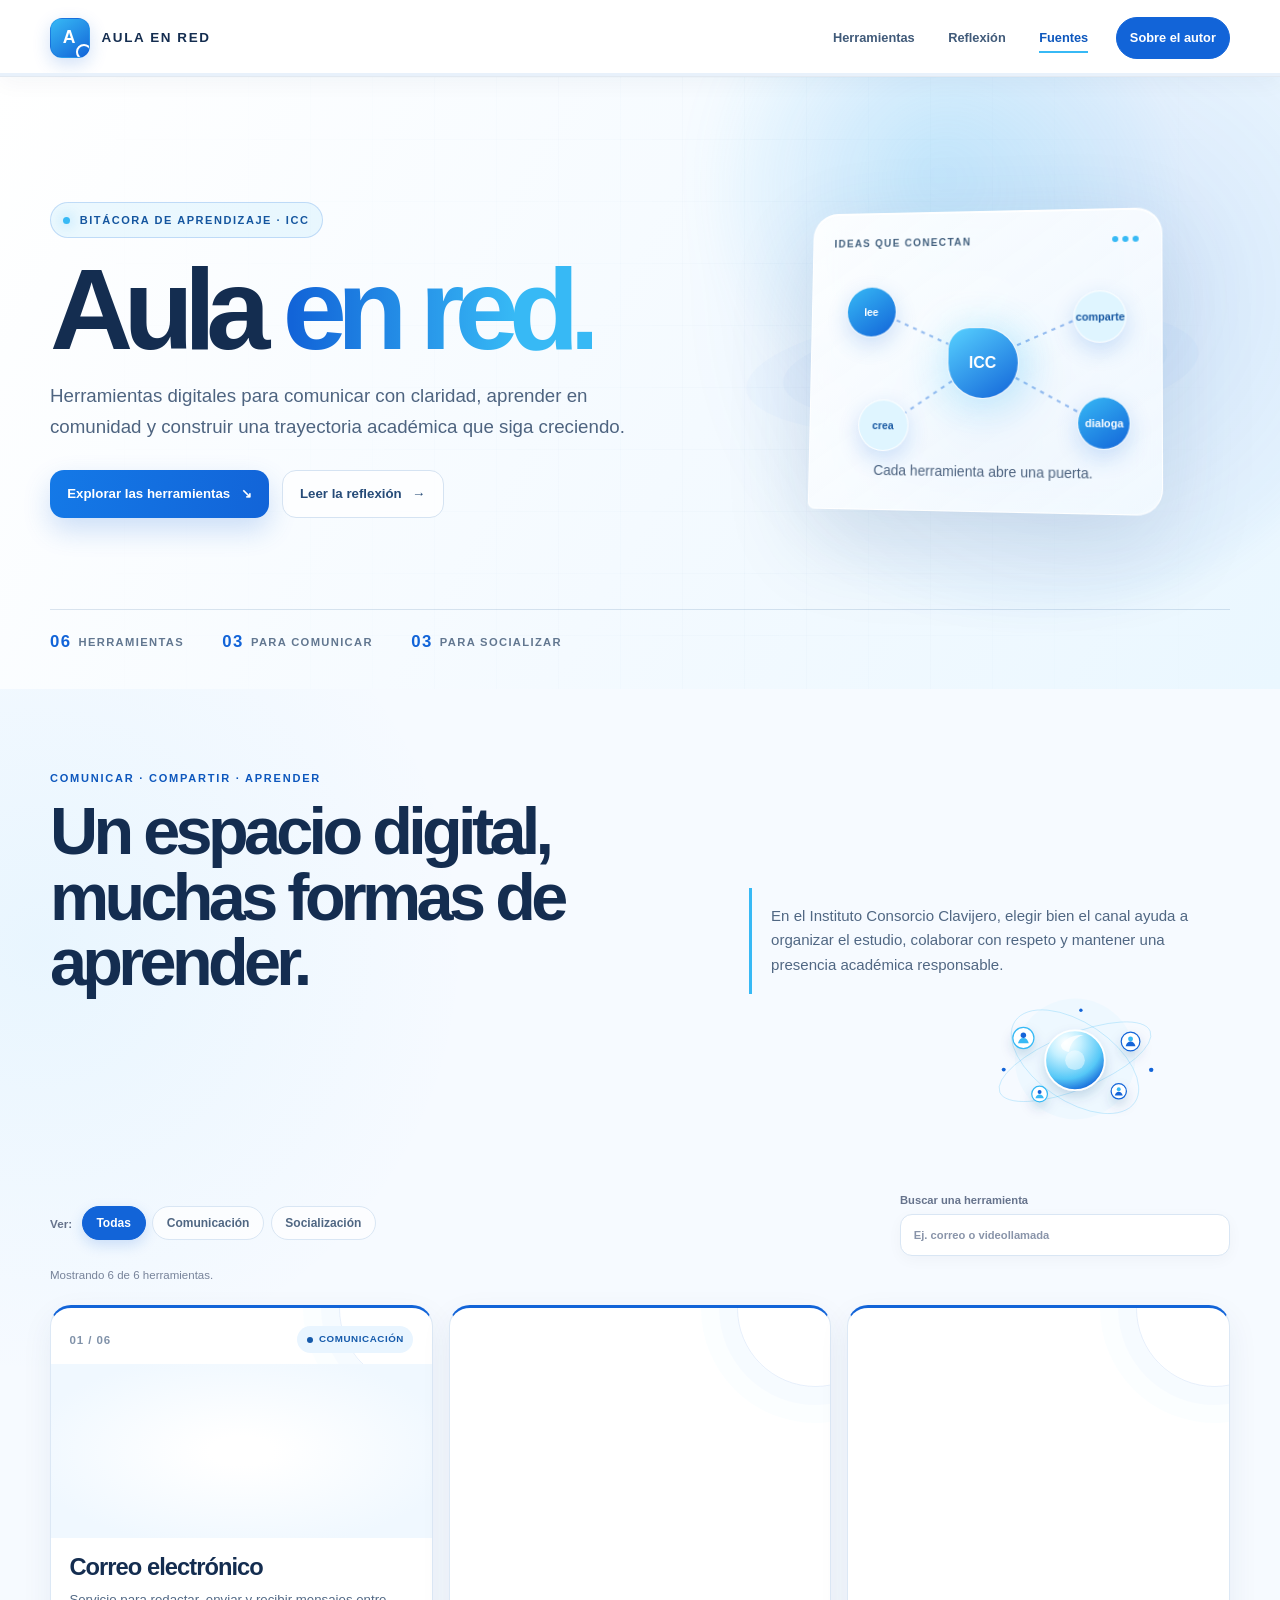
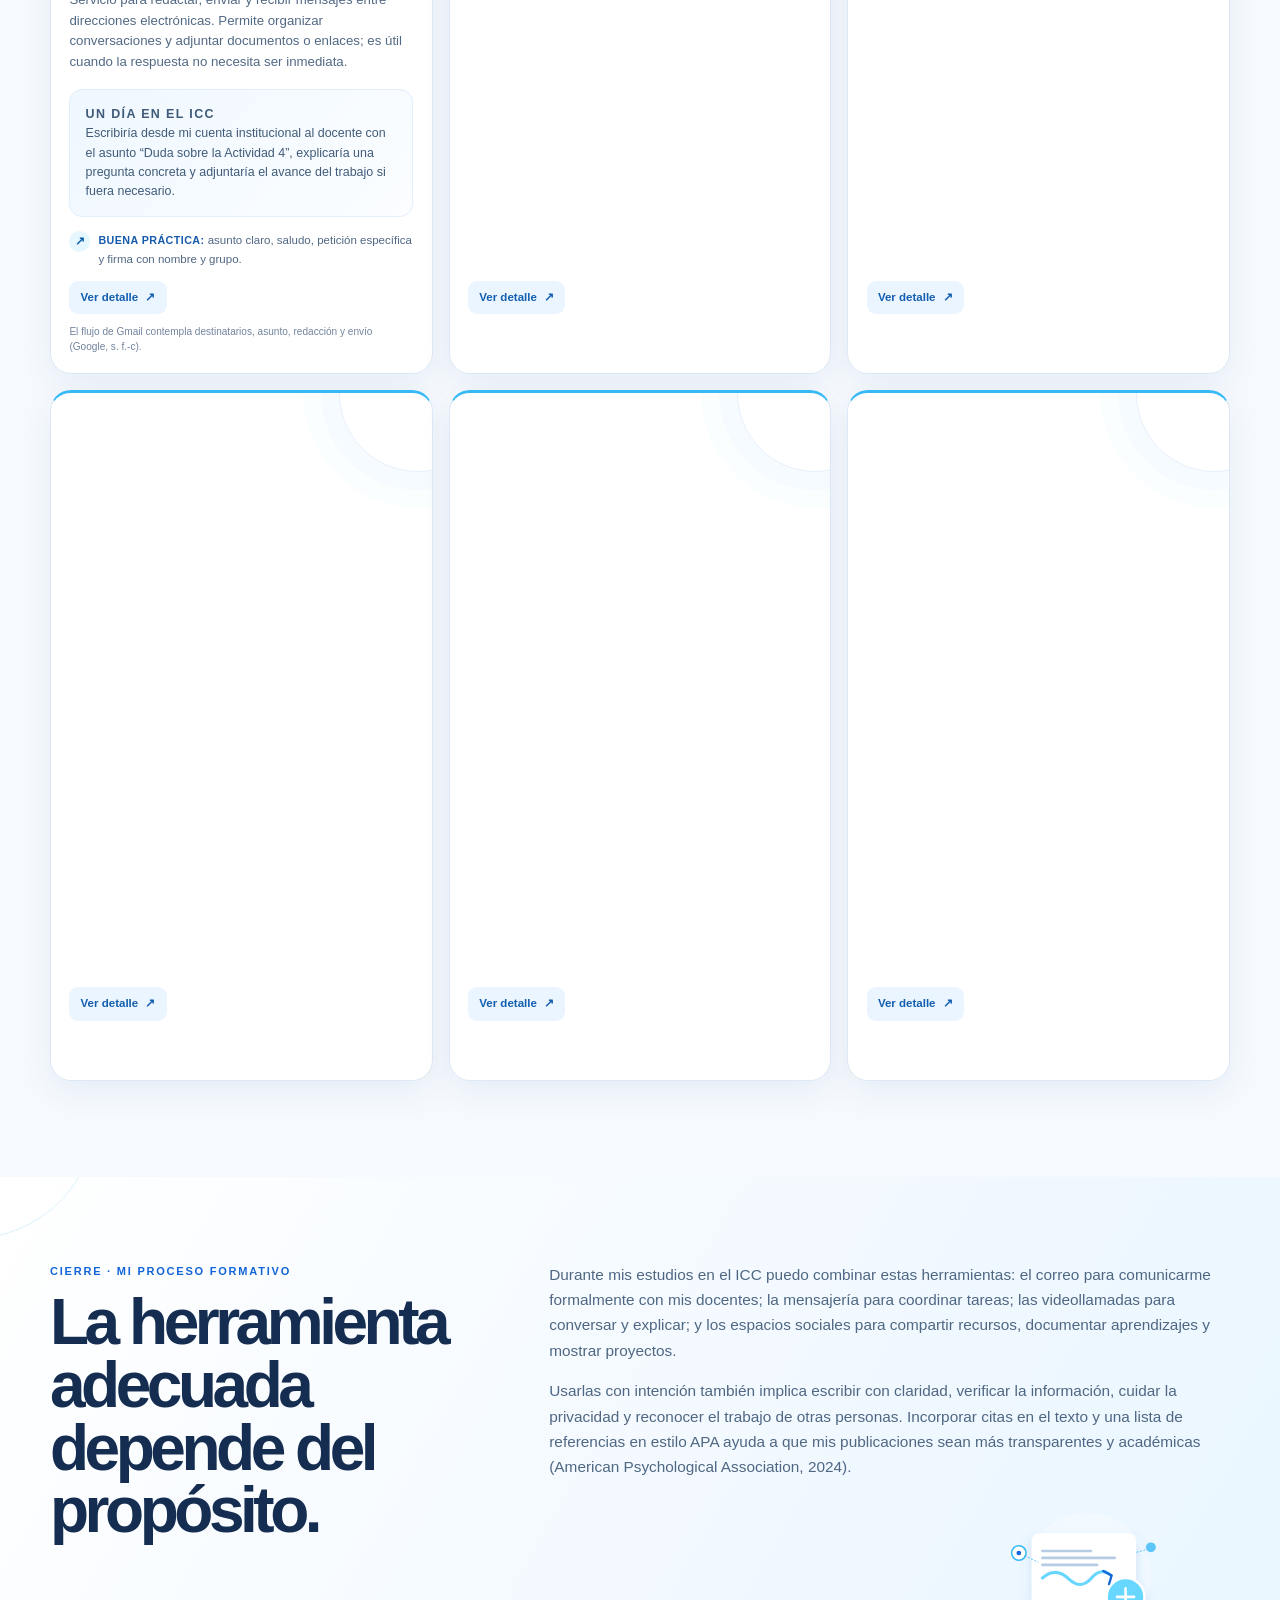
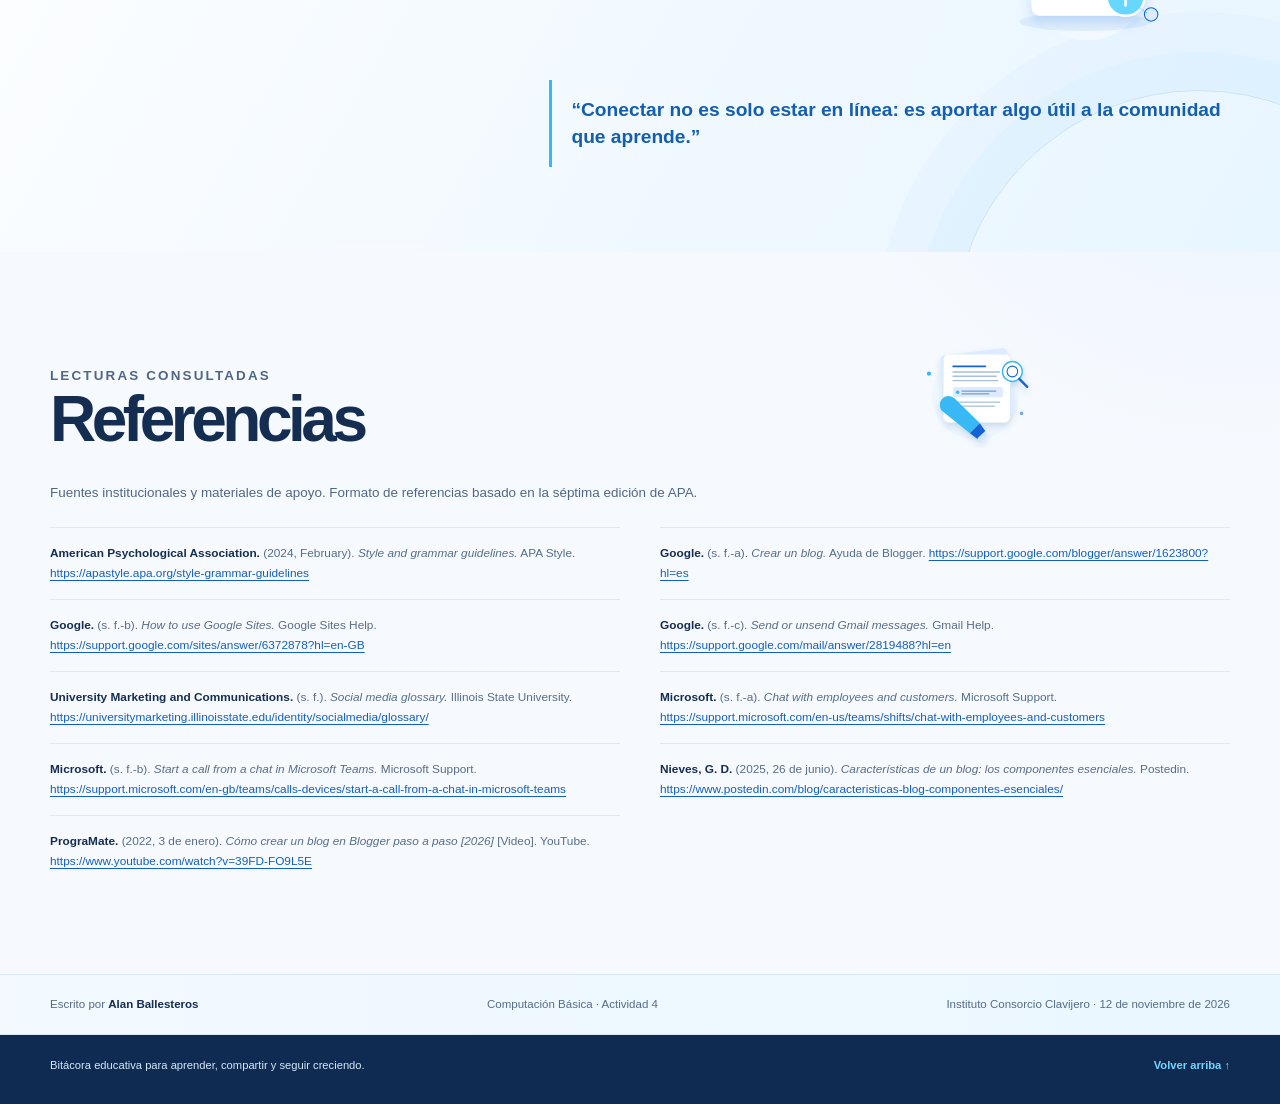
==== commit 1d71623b: "Mejora visual de Aula en Red" ====
--- a/Aula_en_Red.html
+++ b/Aula_en_Red.html
@@ -4,7 +4,8 @@
   <meta charset="utf-8">
   <meta name="viewport" content="width=device-width, initial-scale=1">
   <meta name="description" content="Bitácora educativa de Alan Ballesteros sobre herramientas digitales para comunicar, colaborar y aprender en el ICC.">
-  <meta name="theme-color" content="#0b1430">
+  <meta name="theme-color" content="#ffffff">
+  <link rel="preload" as="image" href="assets/hero-orbit.svg" type="image/svg+xml">
   <title>Aula en Red — Alan Ballesteros | ICC</title>
   <link rel="stylesheet" href="aula.css">
 </head>
@@ -40,6 +41,7 @@
             </div>
           </div>
           <div class="hero-art" aria-label="Ilustración abstracta de personas conectadas alrededor del aprendizaje">
+            <img class="hero-orbit" src="assets/hero-orbit.svg" alt="Esfera luminosa y órbitas que conectan nodos de aprendizaje digital." width="960" height="600" fetchpriority="high" decoding="async">
             <div class="art-card">
               <div class="art-label"><span>Ideas que conectan</span><span class="art-dots" aria-hidden="true"><i></i><i></i><i></i></span></div>
               <div class="network" aria-hidden="true">
@@ -62,6 +64,7 @@
         <h2 id="herramientas">Un espacio digital, muchas formas de aprender.</h2>
         <p>En el Instituto Consorcio Clavijero, elegir bien el canal ayuda a organizar el estudio, colaborar con respeto y mantener una presencia académica responsable.</p>
       </div>
+      <figure class="intro-art"><img src="assets/aprendizaje-colectivo.svg" alt="Elementos conectados que representan distintas formas de aprender en comunidad." width="960" height="600" loading="lazy" decoding="async"></figure>
     </section>
 
     <section class="toolbox shell" aria-label="Definiciones y ejemplos de herramientas digitales">
@@ -81,6 +84,7 @@
       <div class="cards" id="tarjetas">
         <article class="tool-card communication" data-category="comunicacion">
           <div class="card-top"><span class="card-number">01 / 06</span><span class="card-tag">Comunicación</span></div>
+          <figure class="card-visual"><img src="assets/correo-electronico.svg" alt="Sobre digital tridimensional azul con una carta preparada para enviarse." width="960" height="600" loading="lazy" decoding="async"></figure>
           <h3>Correo electrónico</h3>
           <p class="definition">Servicio para redactar, enviar y recibir mensajes entre direcciones electrónicas. Permite organizar conversaciones y adjuntar documentos o enlaces; es útil cuando la respuesta no necesita ser inmediata.</p>
           <div class="example"><p class="example-label">Un día en el ICC</p><p>Escribiría desde mi cuenta institucional al docente con el asunto “Duda sobre la Actividad 4”, explicaría una pregunta concreta y adjuntaría el avance del trabajo si fuera necesario.</p></div>
@@ -90,6 +94,7 @@
 
         <article class="tool-card communication" data-category="comunicacion">
           <div class="card-top"><span class="card-number">02 / 06</span><span class="card-tag">Comunicación</span></div>
+          <figure class="card-visual"><img src="assets/mensajeria-instantanea.svg" alt="Burbujas de conversación digitales conectadas para coordinar un equipo académico." width="960" height="600" loading="lazy" decoding="async"></figure>
           <h3>Mensajería instantánea</h3>
           <p class="definition">Intercambio de mensajes breves en una aplicación conectada a internet. Puede ser individual o grupal y facilita coordinarse en el momento; algunas plataformas también permiten compartir archivos o iniciar llamadas.</p>
           <div class="example"><p class="example-label">Un día en el ICC</p><p>En un chat de equipo acordaría la hora de una reunión, repartiría las partes de una exposición y compartiría el enlace a un documento de trabajo colaborativo.</p></div>
@@ -99,6 +104,7 @@
 
         <article class="tool-card communication" data-category="comunicacion">
           <div class="card-top"><span class="card-number">03 / 06</span><span class="card-tag">Comunicación</span></div>
+          <figure class="card-visual"><img src="assets/videollamadas.svg" alt="Pantalla de videollamada con participantes, cámara y recursos compartidos." width="960" height="600" loading="lazy" decoding="async"></figure>
           <h3>Videollamadas</h3>
           <p class="definition">Conversaciones en tiempo real que transmiten voz y video por internet. Hacen posible reunirse a distancia, conversar cara a cara y, en muchas plataformas, mostrar la pantalla o revisar materiales en conjunto.</p>
           <div class="example"><p class="example-label">Un día en el ICC</p><p>Con mi equipo realizaría una sesión breve para explicar un tema difícil, compartir una diapositiva y resolver dudas antes de entregar una actividad.</p></div>
@@ -108,6 +114,7 @@
 
         <article class="tool-card social" data-category="socializacion">
           <div class="card-top"><span class="card-number">04 / 06</span><span class="card-tag">Socialización</span></div>
+          <figure class="card-visual"><img src="assets/redes-sociales.svg" alt="Personas conectadas en una red académica para compartir recursos." width="960" height="600" loading="lazy" decoding="async"></figure>
           <h3>Redes sociales</h3>
           <p class="definition">Plataformas donde las personas crean perfiles o comunidades para compartir información, ideas y contenidos, además de interactuar con otras personas mediante publicaciones, comentarios o grupos.</p>
           <div class="example"><p class="example-label">Un día en el ICC</p><p>Participaría en un grupo académico para intercambiar recursos confiables, comentar estrategias de estudio y compartir avisos del curso, respetando las reglas del espacio.</p></div>
@@ -117,6 +124,7 @@
 
         <article class="tool-card social" data-category="socializacion">
           <div class="card-top"><span class="card-number">05 / 06</span><span class="card-tag">Socialización</span></div>
+          <figure class="card-visual"><img src="assets/blogs.svg" alt="Cuaderno digital abierto con publicaciones organizadas para una bitácora de aprendizaje." width="960" height="600" loading="lazy" decoding="async"></figure>
           <h3>Blogs</h3>
           <p class="definition">Sitios que reúnen publicaciones o entradas de una persona o equipo. Sus temas pueden organizarse con títulos, fechas y etiquetas; una bitácora bien estructurada permite volver a las ideas y recursos con facilidad.</p>
           <div class="example"><p class="example-label">Un día en el ICC</p><p>Mantendría esta bitácora como cuaderno digital: publicaría síntesis de cada módulo, ejemplos de herramientas, reflexiones breves y referencias que pueda consultar más adelante.</p></div>
@@ -126,6 +134,7 @@
 
         <article class="tool-card social" data-category="socializacion">
           <div class="card-top"><span class="card-number">06 / 06</span><span class="card-tag">Socialización</span></div>
+          <figure class="card-visual"><img src="assets/pagina-personal.svg" alt="Portafolio digital personal con módulos para mostrar proyectos y trayectoria." width="960" height="600" loading="lazy" decoding="async"></figure>
           <h3>Páginas personales</h3>
           <p class="definition">Sitios web individuales para presentar información, proyectos, intereses o una trayectoria. A diferencia de un blog —centrado en nuevas entradas—, una página personal suele organizarse en secciones estables y puede funcionar como portafolio.</p>
           <div class="example"><p class="example-label">Un día en el ICC</p><p>Diseñaría una página-portafolio con una presentación, trabajos seleccionados, habilidades digitales y una sección de aprendizajes que pueda ampliar durante mis estudios.</p></div>
@@ -141,6 +150,7 @@
         <div class="reflection-copy">
           <p>Durante mis estudios en el ICC puedo combinar estas herramientas: el correo para comunicarme formalmente con mis docentes; la mensajería para coordinar tareas; las videollamadas para conversar y explicar; y los espacios sociales para compartir recursos, documentar aprendizajes y mostrar proyectos.</p>
           <p>Usarlas con intención también implica escribir con claridad, verificar la información, cuidar la privacidad y reconocer el trabajo de otras personas. Incorporar citas en el texto y una lista de referencias en estilo APA ayuda a que mis publicaciones sean más transparentes y académicas (American Psychological Association, 2024).</p>
+          <figure class="reflection-art"><img src="assets/reflexion-academica.svg" alt="Composición visual sobre la reflexión, la colaboración y el crecimiento académico." width="960" height="600" loading="lazy" decoding="async"></figure>
           <blockquote class="pullquote">“Conectar no es solo estar en línea: es aportar algo útil a la comunidad que aprende.”</blockquote>
         </div>
       </div>
@@ -149,6 +159,7 @@
     <section id="referencias" class="references shell" aria-labelledby="titulo-referencias">
       <div class="references-head">
         <div><p class="section-kicker">Lecturas consultadas</p><h2 id="titulo-referencias">Referencias</h2></div>
+        <figure class="references-art"><img src="assets/referencias.svg" alt="Fuentes académicas organizadas en una biblioteca digital." width="960" height="600" loading="lazy" decoding="async"></figure>
         <p>Fuentes institucionales y materiales de apoyo. Formato de referencias basado en la séptima edición de APA.</p>
       </div>
       <ul class="reference-list">
@@ -173,6 +184,7 @@
     <div class="dialog-card">
       <button class="dialog-close" type="button" aria-label="Cerrar detalle">×</button>
       <p class="dialog-category" id="dialog-category"></p>
+      <img class="dialog-visual" id="dialog-visual" alt="Ilustración ampliada de la herramienta seleccionada." width="960" height="600" decoding="async" hidden>
       <h2 id="dialog-title"></h2>
       <p class="dialog-definition" id="dialog-definition"></p>
       <div class="dialog-example"><h3 id="dialog-example-label"></h3><p id="dialog-example"></p></div>
--- a/aula.css
+++ b/aula.css
@@ -324,3 +324,178 @@
   .tool-card { break-inside: avoid; box-shadow: none; }
   .reveal { opacity: 1; transform: none; }
 }
+
+/* Revisión visual 2026: identidad clara, azul eléctrico y cian. */
+:root {
+  --night: #102b52;
+  --night-2: #17447f;
+  --ink: #142d50;
+  --ink-soft: #506783;
+  --paper: #f6faff;
+  --paper-deep: #eaf4fc;
+  --white: #ffffff;
+  --violet: #1264d8;
+  --violet-deep: #0d57bd;
+  --aqua: #37b9f5;
+  --coral: #ff947d;
+  --lime: #dcebff;
+  --line: #d9e6f4;
+  --shadow: 0 22px 60px rgba(16, 58, 116, .13);
+}
+body {
+  background: radial-gradient(circle at 3% 22%, rgba(55,185,245,.07), transparent 27rem),
+    radial-gradient(circle at 97% 75%, rgba(18,100,216,.045), transparent 28rem), var(--paper);
+}
+a:focus-visible, button:focus-visible, input:focus-visible { outline-color: var(--aqua); }
+.skip-link { color: #fff; background: var(--violet-deep); }
+.topbar { color: var(--ink); background: rgba(255,255,255,.94); border-bottom-color: rgba(18,76,139,.12); box-shadow: 0 5px 22px rgba(17,53,96,.045); }
+.brand { color: var(--ink); }
+.brand-mark { border-color: rgba(18,100,216,.24); border-radius: 12px; color: #fff; background: linear-gradient(145deg, #37b9f5, #1264d8); box-shadow: 0 6px 18px rgba(18,100,216,.2); }
+.brand-mark::after { border-color: #fff; }
+.nav { color: var(--ink); }
+.nav a { color: #405a79; }
+.nav a:not(.nav-pill)::after { background: var(--aqua); }
+.nav a:hover, .nav a[aria-current="location"] { color: var(--violet-deep); }
+.nav .nav-pill { border-color: var(--violet); color: #fff; background: var(--violet); }
+.nav .nav-pill:hover { box-shadow: 0 7px 20px rgba(18,100,216,.2); }
+.reading-progress { background: #e8f1fb; }
+.reading-progress span { background: linear-gradient(90deg, #1264d8, #37b9f5, #8adfff); }
+.hero { color: var(--ink); background: linear-gradient(120deg, #fff 0%, #f4faff 55%, #eaf7ff 100%); }
+.hero::before { background: radial-gradient(circle at 38% 42%, rgba(55,185,245,.20), transparent 38%), radial-gradient(circle at 58% 58%, rgba(18,100,216,.13), transparent 64%); }
+.hero::after { opacity: .26; background-image: linear-gradient(rgba(55,115,175,.09) 1px, transparent 1px), linear-gradient(90deg, rgba(55,115,175,.09) 1px, transparent 1px); }
+.eyebrow { border-color: rgba(18,100,216,.2); color: #15569f; background: rgba(55,185,245,.09); }
+.eyebrow::before { background: var(--aqua); box-shadow: 0 0 13px rgba(55,185,245,.72); }
+h1 { color: var(--ink); }
+h1 em { background-image: linear-gradient(90deg, #1264d8 3%, #37b9f5 75%); }
+.hero-copy { color: #4e6480; }
+.button-primary { color: #fff; background: linear-gradient(100deg, #1479e7, #1264d8); box-shadow: 0 12px 28px rgba(18,100,216,.2); }
+.button-primary:hover { box-shadow: 0 16px 35px rgba(18,100,216,.28); }
+.button-link { border-color: #d5e3f2; color: #264b78; background: rgba(255,255,255,.76); }
+.button-link:hover { background: #fff; }
+.hero-art::before, .hero-art::after { border-color: rgba(18,100,216,.18); }
+.hero-art::before { box-shadow: 0 0 0 32px rgba(18,100,216,.025), 0 0 0 66px rgba(18,100,216,.02); }
+.hero-art::after { border-color: rgba(55,185,245,.27); }
+.hero-orbit { position: absolute; z-index: 0; inset: 0; display: block; width: 100%; height: 100%; object-fit: contain; opacity: .94; filter: drop-shadow(0 22px 30px rgba(18,100,216,.09)); animation: orbit-float 8s ease-in-out infinite; }
+@keyframes orbit-float { 0%,100% { transform: translateY(0) rotate(-1deg); } 50% { transform: translateY(-8px) rotate(1deg); } }
+.art-card { border-color: rgba(255,255,255,.94); background: linear-gradient(145deg, rgba(255,255,255,.9), rgba(244,250,255,.84)); box-shadow: 0 28px 90px rgba(36,81,131,.16), inset 0 1px #fff; backdrop-filter: blur(18px); }
+.art-label { color: #43617f; }
+.art-dots i { background: #37b9f5; }
+.network line { stroke: rgba(18,100,216,.42); }
+.node { border-color: rgba(255,255,255,.9); color: #fff; background: linear-gradient(145deg, #54cafa, #1264d8); box-shadow: 0 8px 22px rgba(18,100,216,.19); }
+.node-a, .node-d { color: #fff; background: linear-gradient(145deg, #37b9f5, #1264d8); }
+.node-b, .node-c { color: #1455a0; background: #dff5ff; }
+.node-main { color: #fff; background: linear-gradient(145deg, #57d1ff, #1264d8); box-shadow: 0 0 36px rgba(55,185,245,.29); }
+.art-caption { color: #4e6480; }
+.hero-foot { border-color: rgba(40,92,150,.16); color: #627790; }
+.hero-foot strong { color: var(--violet); }
+.section-kicker { color: var(--violet-deep); }
+.section-heading h2, .references-head h2 { color: var(--ink); }
+.section-heading p { border-color: var(--aqua); }
+.intro-art { width: min(310px, 44%); height: 148px; margin: -.7rem 0 .8rem auto; overflow: hidden; }
+.intro-art img { display: block; width: 100%; height: 100%; object-fit: contain; }
+.filter[aria-pressed="true"] { border-color: var(--violet); background: var(--violet); box-shadow: 0 5px 14px rgba(18,100,216,.18); }
+.filter:hover { border-color: #86c9f4; }
+.tool-card { --card-accent: #1264d8; min-height: 0; padding: 1.15rem; border: 1px solid #dce8f5; border-top: 3px solid var(--card-accent); border-radius: 21px; background: rgba(255,255,255,.97); box-shadow: 0 11px 32px rgba(20,58,102,.065); transition: transform .28s cubic-bezier(.2,.8,.2,1), box-shadow .28s ease, border-color .25s ease; }
+.tool-card.communication, .tool-card.social { --card-accent: #1264d8; border-radius: 21px; background: rgba(255,255,255,.97); }
+.tool-card.social { --card-accent: #37b9f5; }
+.tool-card::before { background: radial-gradient(260px circle at var(--pointer-x,50%) var(--pointer-y,50%), rgba(55,185,245,.1), transparent 72%); }
+.tool-card.social::before { background: radial-gradient(260px circle at var(--pointer-x,50%) var(--pointer-y,50%), rgba(18,100,216,.08), transparent 72%); }
+.tool-card::after, .tool-card.social::after { border-color: rgba(18,100,216,.1); box-shadow: 0 0 0 18px rgba(18,100,216,.02), 0 0 0 36px rgba(55,185,245,.018); }
+.tool-card:hover { transform: perspective(1100px) rotateX(var(--tilt-x,0deg)) rotateY(var(--tilt-y,0deg)) translateY(-5px); border-color: rgba(18,100,216,.3); box-shadow: 0 24px 54px rgba(22,71,124,.14); }
+.card-top { margin-bottom: .7rem; }
+.card-number { color: #8092a9; }
+.card-tag, .social .card-tag { color: #155aab; background: #e9f5ff; }
+.card-visual { position: relative; z-index: 1; height: 174px; margin: 0 -1.15rem 1rem; overflow: hidden; background: radial-gradient(ellipse at 50% 50%, #fff 12%, #f0f8ff 80%); }
+.card-visual img { display: block; width: 100%; height: 100%; object-fit: contain; padding: .25rem .65rem; filter: drop-shadow(0 10px 14px rgba(19,81,143,.08)); transform: translateZ(22px); transition: transform .6s cubic-bezier(.2,.8,.2,1); }
+.tool-card:hover .card-visual img { transform: translateZ(22px) scale(1.055); }
+.tool-card h3 { color: var(--ink); }
+.tool-card .definition { color: #526985; }
+.example, .social .example { border-color: #e1eefb; border-radius: 13px; background: linear-gradient(135deg, #eff8ff, #fbfdff); }
+.example-label, .social .example-label { color: #145eaf; }
+.example p { color: #405b79; }
+.good-practice > span:first-child { color: #0e5eaa; background: #e6f7ff; }
+.good-practice { color: #506783; }
+.good-practice b { color: #155aab; }
+.card-cite { color: #71849d; }
+.detail-button, .social .detail-button { color: #145eaf; background: #eaf5ff; }
+.detail-button:hover, .social .detail-button:hover { color: #fff; background: var(--violet-deep); }
+.empty-state { border-color: #b9d6ed; background: #fff; }
+.reflection { color: var(--ink); background: linear-gradient(120deg, #fff, #f0f8ff 62%, #e8f6ff); }
+.reflection::before, .reflection::after { border-color: rgba(18,100,216,.14); }
+.reflection::before { box-shadow: 0 0 0 38px rgba(55,185,245,.035), 0 0 0 78px rgba(18,100,216,.02); }
+.reflection::after { border-color: rgba(55,185,245,.18); }
+.reflection .section-kicker { color: #1264d8; }
+.reflection h2 { color: var(--ink); }
+.reflection-copy { color: #4f6783; }
+.reflection-art { width: min(290px, 48%); height: 155px; margin: 1.2rem 0 .25rem auto; overflow: hidden; }
+.reflection-art img { display: block; width: 100%; height: 100%; object-fit: contain; }
+.pullquote { border-color: var(--aqua); color: #145eaf; }
+.references-art { width: 170px; height: 112px; margin: 0; }
+.references-art img { display: block; width: 100%; height: 100%; object-fit: contain; }
+.reference-list li { border-color: #deebf7; color: #566d88; }
+.reference-list a { color: #125fbe; }
+.reference-list a:hover { color: #0782ad; }
+.author-strip { border-color: #dae8f6; background: linear-gradient(90deg, #f3f9ff, #eaf7ff); }
+.author-inner { color: #546c87; }
+.author-name { color: var(--ink); }
+.site-footer { color: #d5e8fa; background: #102b52; }
+.back-top { color: #74d7ff; }
+.back-top:hover { color: #fff; }
+.detail-dialog { border-color: rgba(198,220,242,.8); box-shadow: 0 30px 100px rgba(10,39,76,.27); }
+.detail-dialog::backdrop { background: rgba(10,34,65,.58); }
+.dialog-card { background: linear-gradient(145deg, #fff, #f1f8ff); }
+.dialog-category, .dialog-example h3 { color: #155eaf; }
+.dialog-example { background: #edf7ff; }
+.dialog-visual { display: block; width: 100%; height: 168px; margin: 0 0 1rem; border-radius: 15px; background: #f0f8ff; object-fit: contain; }
+.dialog-visual[hidden] { display: none; }
+.dialog-cite { color: #71849d; }
+.reveal { transition: opacity .58s ease, transform .58s cubic-bezier(.2,.8,.2,1); }
+@media (max-width: 900px) {
+  .card-visual { height: 160px; }
+  .tool-card { min-height: 0; }
+}
+@media (max-width: 700px) {
+  .topbar { overflow: visible; }
+  .js-enabled .nav { color: var(--ink); border-bottom-color: #dce8f5; background: rgba(255,255,255,.98); box-shadow: 0 18px 26px rgba(18,58,101,.13); }
+  .nav a { color: #405a79; }
+  .nav a:hover, .nav a[aria-current="location"] { color: var(--violet-deep); }
+  .hero { padding-top: 3.7rem; }
+  .hero-grid { gap: .1rem; }
+  .hero-art { min-height: 280px; margin-top: .1rem; }
+  .hero-art::before { width: 260px; height: 260px; }
+  .hero-art::after { width: 205px; height: 205px; }
+  .art-card { width: min(100%, 320px); min-height: 278px; padding: 1.15rem; }
+  .network { height: 160px; }
+  .hero-foot { gap: .65rem 1rem; }
+  .intro-art { width: min(100%, 300px); height: 126px; margin: .6rem auto .4rem; }
+  .card-visual { height: clamp(150px, 49vw, 205px); margin-inline: -1.15rem; }
+  .tool-card:hover { transform: translateY(-2px); }
+  .tool-card:hover .card-visual img { transform: scale(1.025); }
+  .reflection-art { width: min(100%, 285px); height: 145px; margin-inline: auto; }
+  .references-art { width: 145px; height: 95px; margin: 0 auto; }
+  .references-head { text-align: left; }
+  .dialog-visual { height: 138px; }
+}
+@media (max-width: 380px) {
+  .shell { width: min(calc(100% - 26px), var(--max)); }
+  .hero-actions { align-items: stretch; flex-direction: column; }
+  .hero-actions .button { width: 100%; }
+  .filter { font-size: .7rem; }
+  .hero-art { min-height: 260px; }
+  .art-card { min-height: 258px; }
+  .network { height: 145px; }
+}
+@media (prefers-reduced-motion: reduce) {
+  .hero-orbit { animation: none !important; }
+  .tool-card:hover { transform: none; }
+}
+@media print {
+  .topbar, .hero-actions, .tool-controls, .detail-button, .site-footer { display: none !important; }
+  body { background: #fff; }
+  .hero, .reflection { color: #111; background: #fff; }
+  .hero-copy, .reflection-copy { color: #333; }
+  .hero-art { min-height: 0; }
+  .hero-orbit { display: none; }
+  .tool-card { break-inside: avoid; box-shadow: none; }
+  .reveal { opacity: 1; transform: none; }
+}
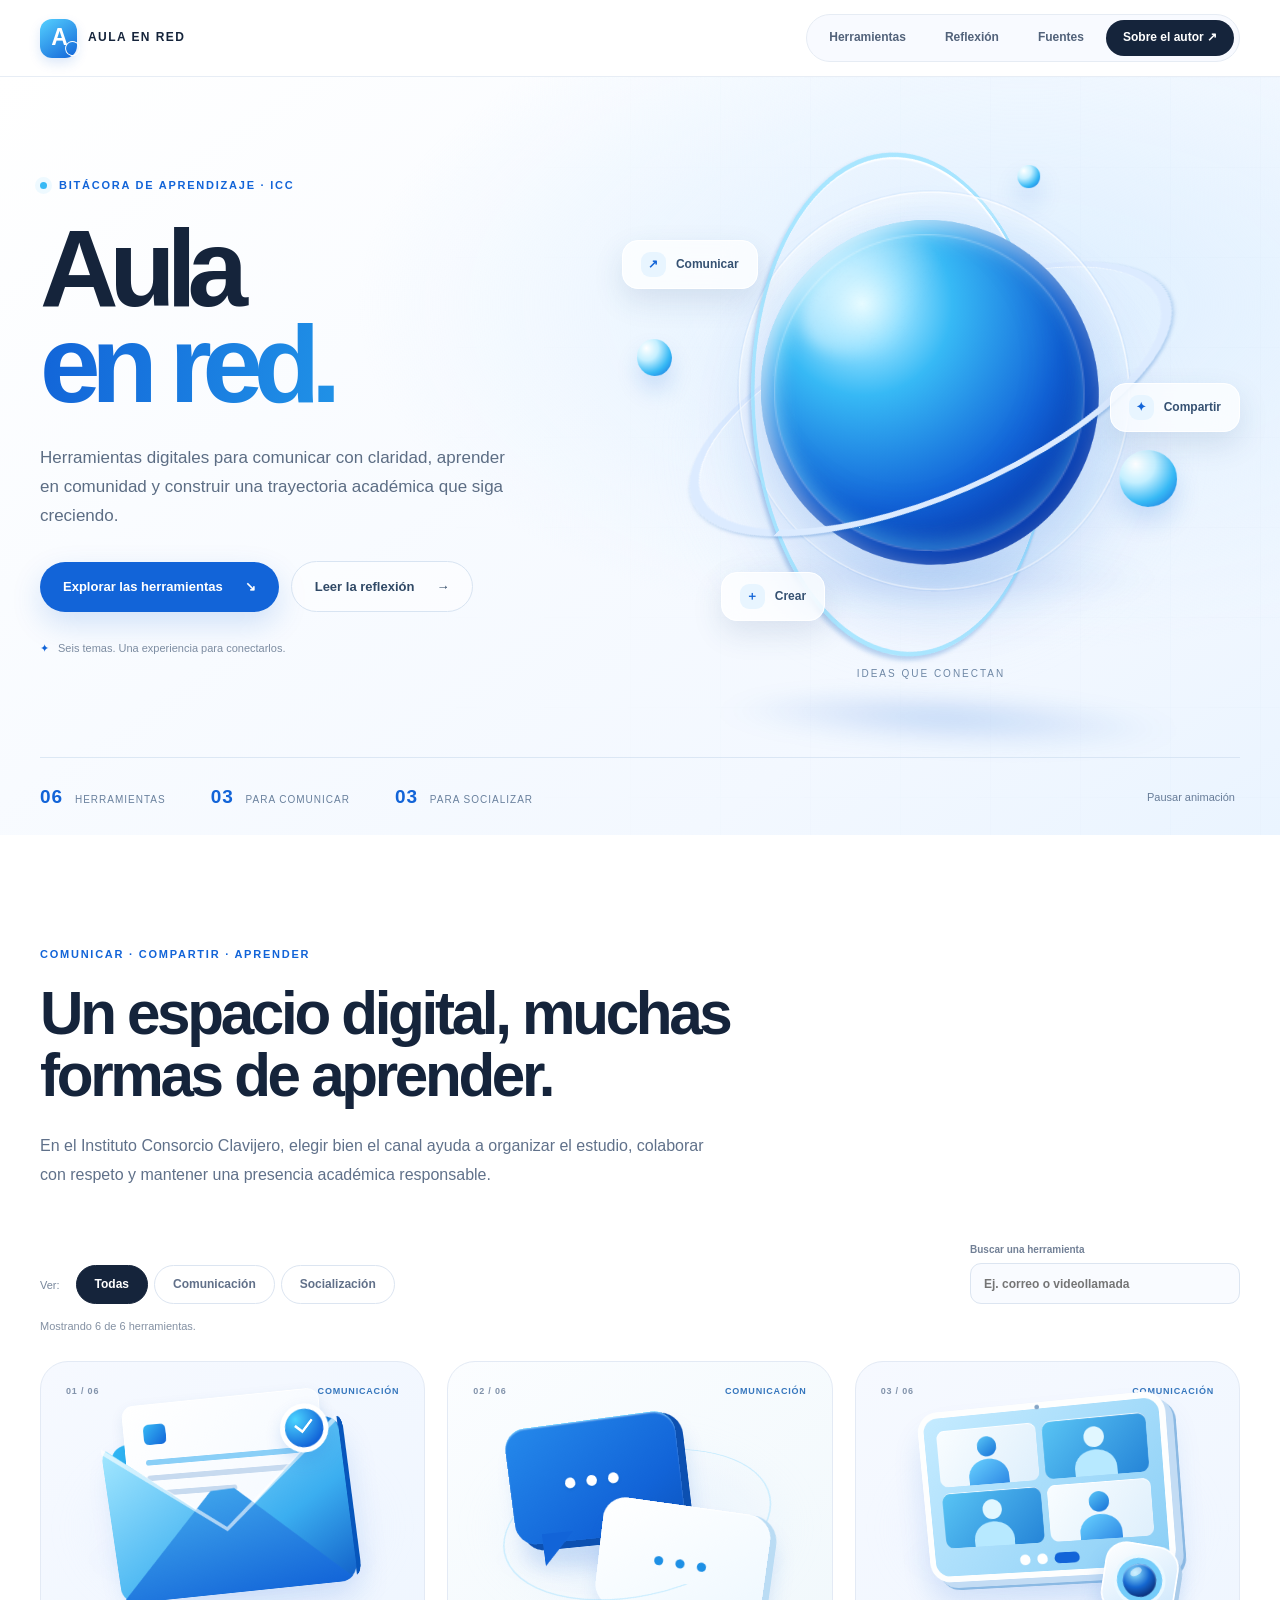
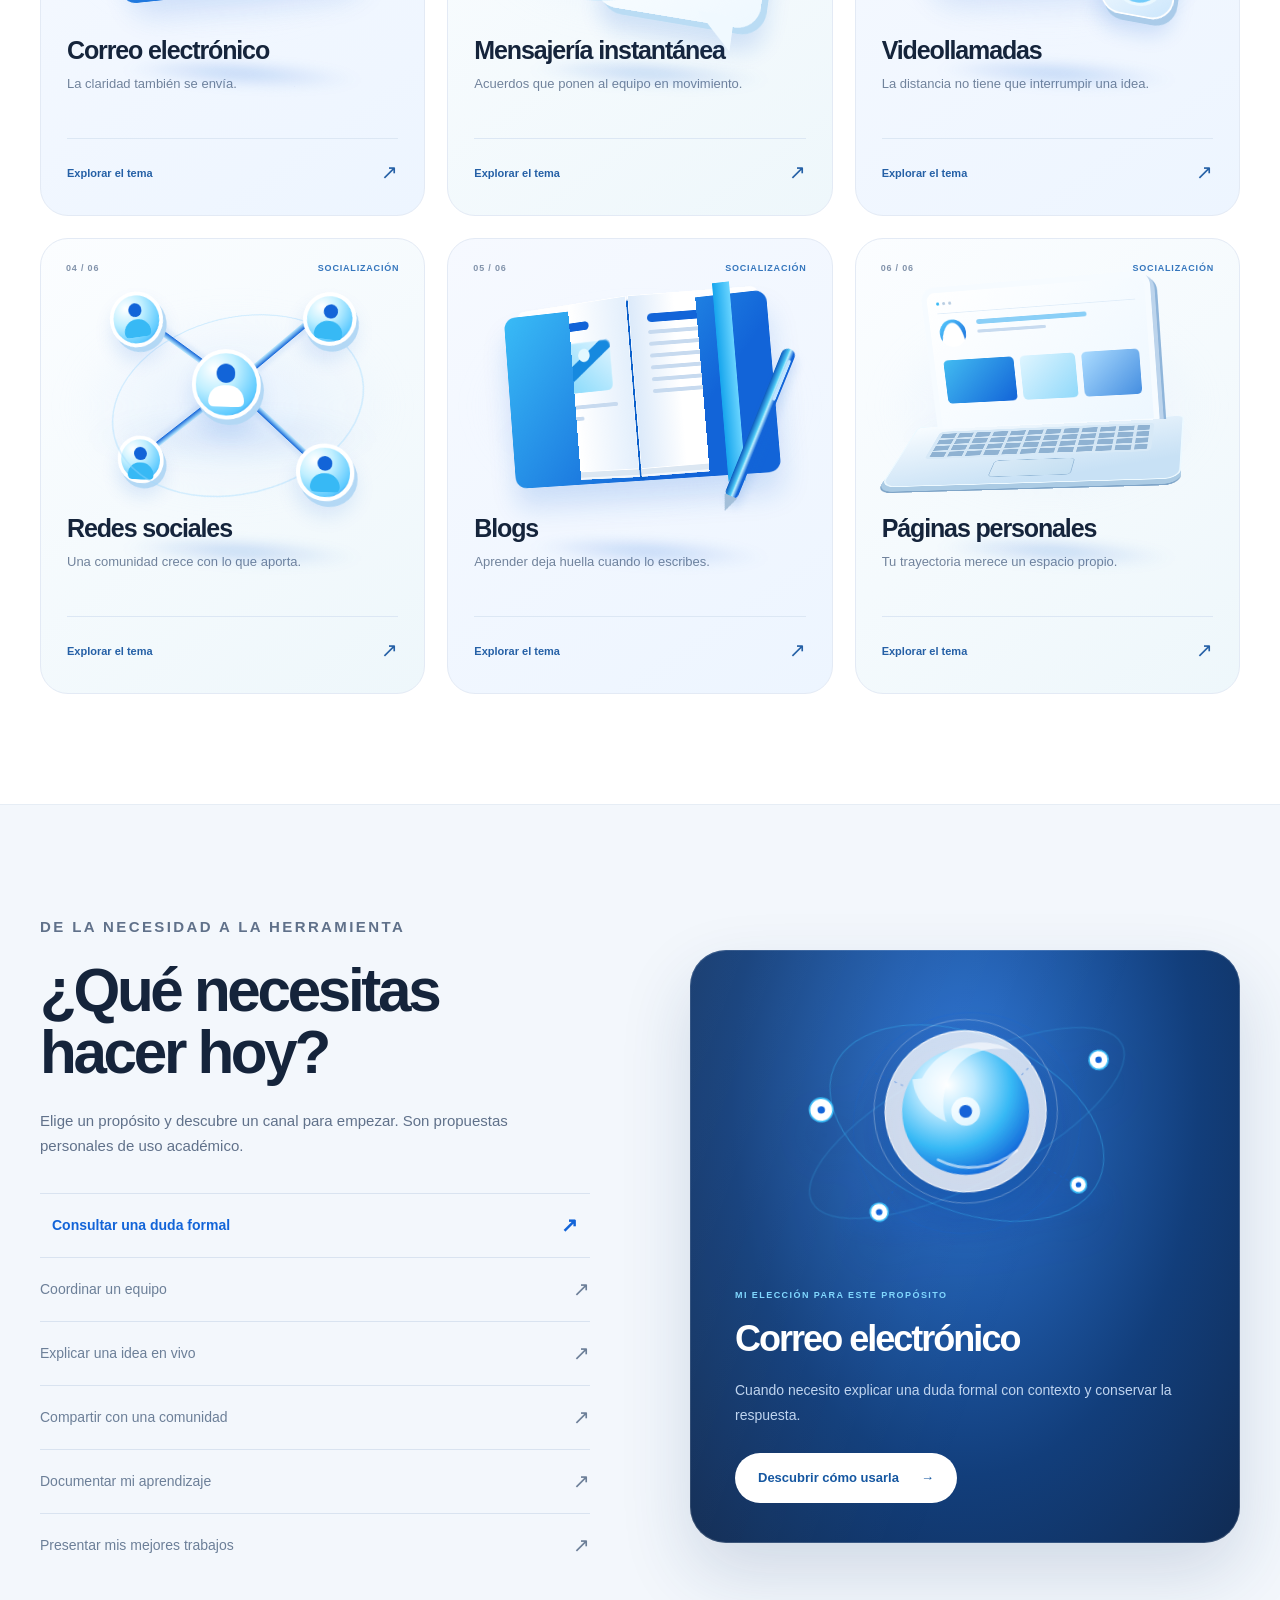
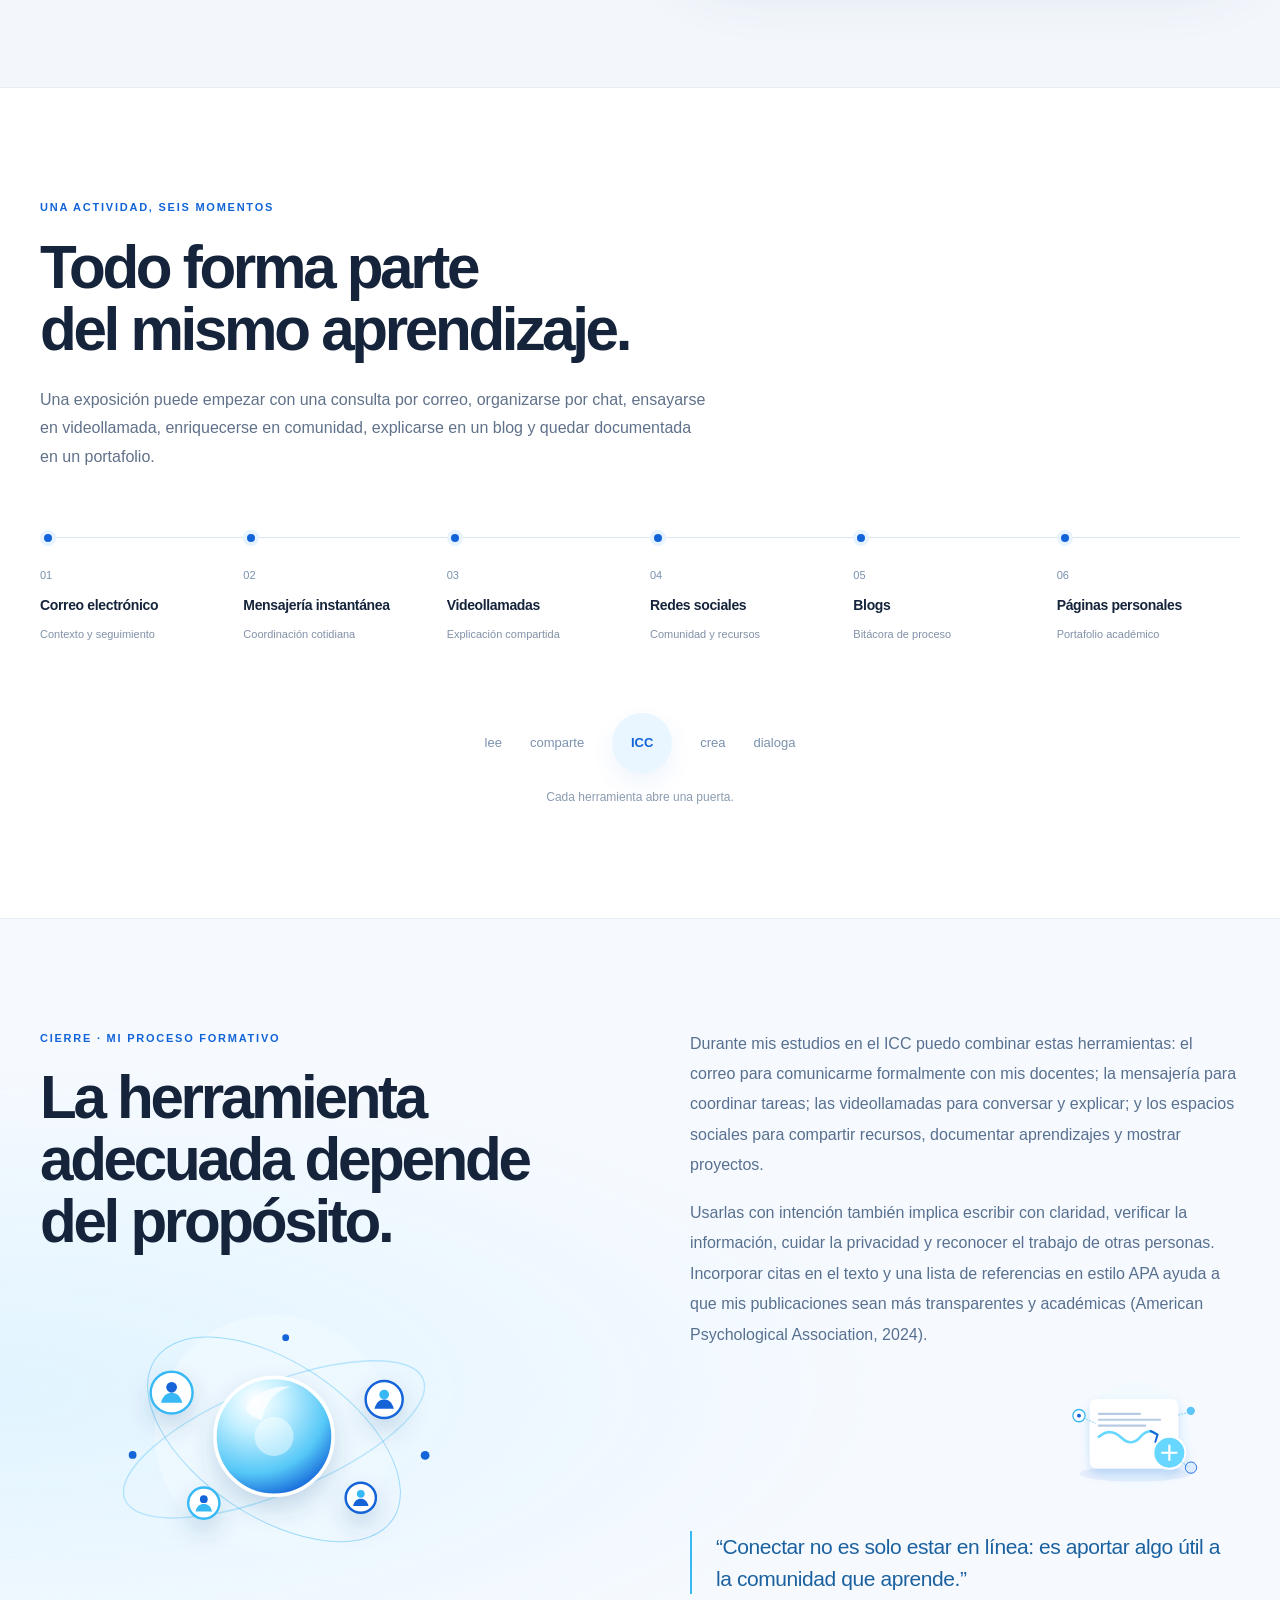
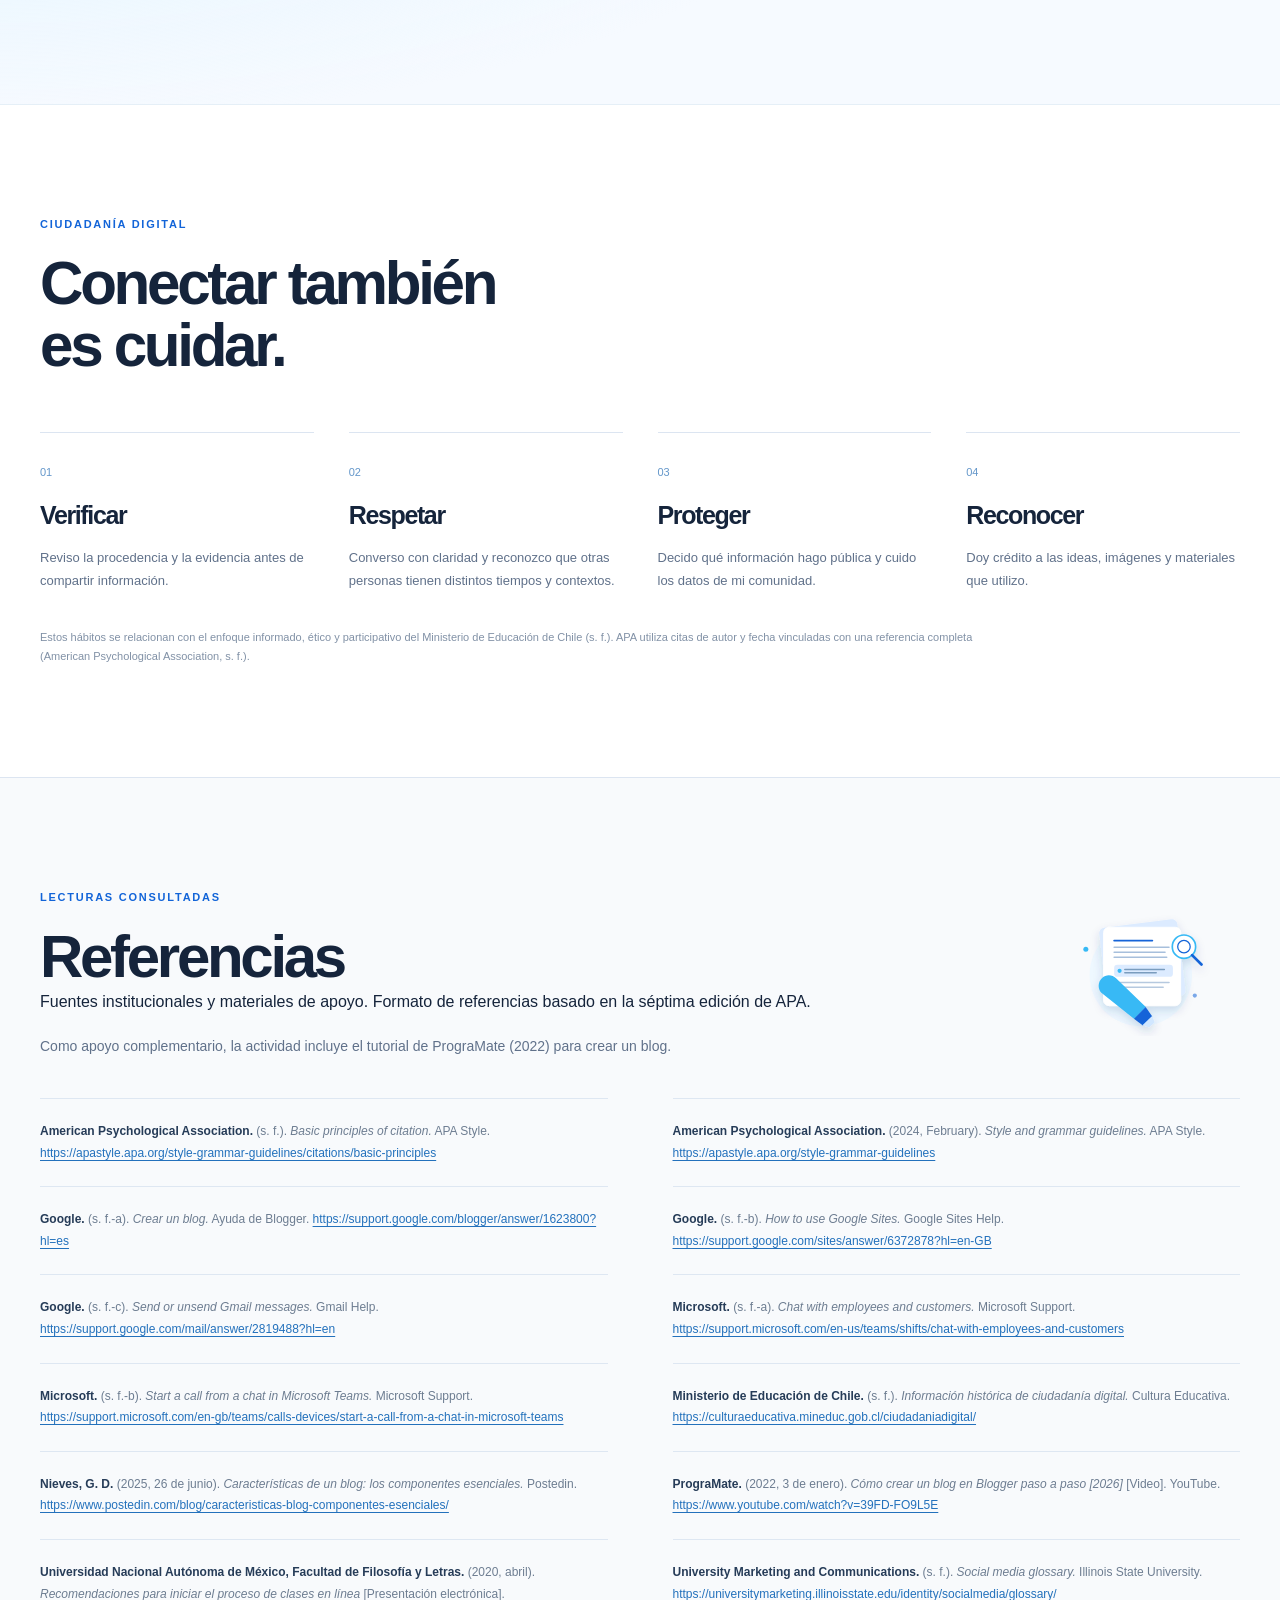
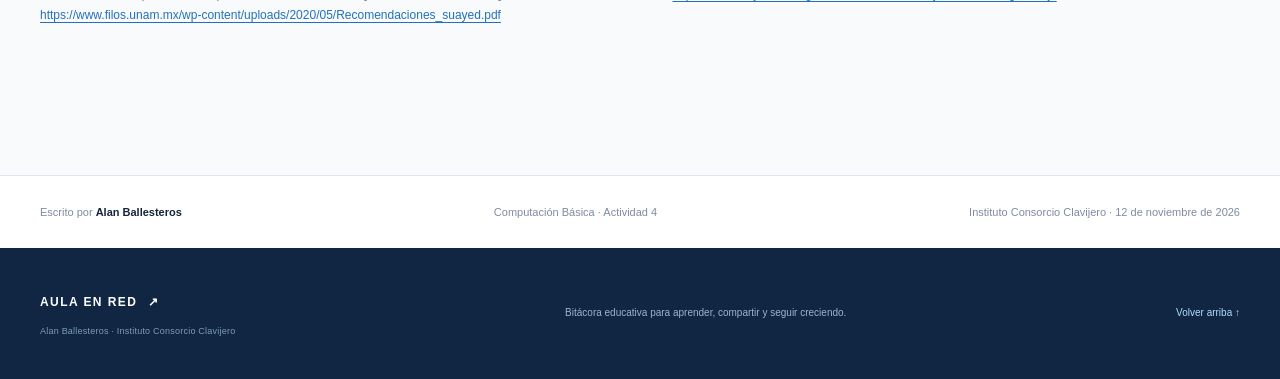
==== commit f2fbff45: "Convierte Aula en Red en una experiencia por temas con objetos CSS 3D y contenido ampliado" ====
--- a/Aula_en_Red.html
+++ b/Aula_en_Red.html
@@ -1,197 +1,84 @@
-<!doctype html>
-<html lang="es">
-<head>
-  <meta charset="utf-8">
-  <meta name="viewport" content="width=device-width, initial-scale=1">
-  <meta name="description" content="Bitácora educativa de Alan Ballesteros sobre herramientas digitales para comunicar, colaborar y aprender en el ICC.">
-  <meta name="theme-color" content="#ffffff">
-  <link rel="preload" as="image" href="assets/hero-orbit.svg" type="image/svg+xml">
-  <title>Aula en Red — Alan Ballesteros | ICC</title>
-  <link rel="stylesheet" href="aula.css">
-</head>
-<body>
-  <a class="skip-link" href="#contenido">Saltar al contenido</a>
-  <header id="inicio" class="topbar">
-    <div class="shell topbar-inner">
-      <a class="brand" href="#inicio" aria-label="Aula en Red, inicio"><span class="brand-mark" aria-hidden="true">A</span><span>AULA EN RED</span></a>
-      <button class="menu-toggle" id="menu-toggle" type="button" aria-expanded="false" aria-controls="site-nav">
-        <span class="menu-icon" aria-hidden="true"></span><span>Menú</span>
-      </button>
-      <nav class="nav" id="site-nav" aria-label="Navegación principal">
-        <a href="#herramientas">Herramientas</a>
-        <a href="#reflexion">Reflexión</a>
-        <a href="#referencias">Fuentes</a>
-        <a class="nav-pill" href="#autor">Sobre el autor</a>
-      </nav>
-    </div>
-    <div class="reading-progress" aria-hidden="true"><span id="reading-progress"></span></div>
-  </header>
-
-  <main id="contenido">
-    <section class="hero" aria-labelledby="titulo-principal">
-      <div class="shell">
-        <div class="hero-grid">
-          <div>
-            <p class="eyebrow">Bitácora de aprendizaje · ICC</p>
-            <h1 id="titulo-principal">Aula <em>en red.</em></h1>
-            <p class="hero-copy">Herramientas digitales para comunicar con claridad, aprender en comunidad y construir una trayectoria académica que siga creciendo.</p>
-            <div class="hero-actions">
-              <a class="button button-primary" href="#herramientas">Explorar las herramientas <span aria-hidden="true">↘</span></a>
-              <a class="button button-link" href="#reflexion">Leer la reflexión <span aria-hidden="true">→</span></a>
-            </div>
-          </div>
-          <div class="hero-art" aria-label="Ilustración abstracta de personas conectadas alrededor del aprendizaje">
-            <img class="hero-orbit" src="assets/hero-orbit.svg" alt="Esfera luminosa y órbitas que conectan nodos de aprendizaje digital." width="960" height="600" fetchpriority="high" decoding="async">
-            <div class="art-card">
-              <div class="art-label"><span>Ideas que conectan</span><span class="art-dots" aria-hidden="true"><i></i><i></i><i></i></span></div>
-              <div class="network" aria-hidden="true">
-                <svg viewBox="0 0 300 174" preserveAspectRatio="none"><line x1="150" y1="87" x2="42" y2="39"/><line x1="150" y1="87" x2="254" y2="43"/><line x1="150" y1="87" x2="55" y2="150"/><line x1="150" y1="87" x2="264" y2="147"/></svg>
-                <span class="node node-a">lee</span><span class="node node-b">comparte</span><span class="node node-main">ICC</span><span class="node node-c">crea</span><span class="node node-d">dialoga</span>
-              </div>
-              <p class="art-caption">Cada herramienta abre una puerta.</p>
-            </div>
-          </div>
-        </div>
-        <div class="hero-foot" aria-label="Contenido de esta bitácora">
-          <span><strong>06</strong> herramientas</span><span><strong>03</strong> para comunicar</span><span><strong>03</strong> para socializar</span>
-        </div>
-      </div>
-    </section>
-
-    <section class="intro shell" aria-labelledby="herramientas">
-      <p class="section-kicker">Comunicar · compartir · aprender</p>
-      <div class="section-heading">
-        <h2 id="herramientas">Un espacio digital, muchas formas de aprender.</h2>
-        <p>En el Instituto Consorcio Clavijero, elegir bien el canal ayuda a organizar el estudio, colaborar con respeto y mantener una presencia académica responsable.</p>
-      </div>
-      <figure class="intro-art"><img src="assets/aprendizaje-colectivo.svg" alt="Elementos conectados que representan distintas formas de aprender en comunidad." width="960" height="600" loading="lazy" decoding="async"></figure>
-    </section>
-
-    <section class="toolbox shell" aria-label="Definiciones y ejemplos de herramientas digitales">
-      <div class="tool-controls">
-        <div class="filter-bar" role="group" aria-label="Filtrar herramientas por tipo">
-          <span class="filter-label">Ver:</span>
-          <button class="filter" type="button" data-filter="all" aria-pressed="true">Todas</button>
-          <button class="filter" type="button" data-filter="comunicacion" aria-pressed="false">Comunicación</button>
-          <button class="filter" type="button" data-filter="socializacion" aria-pressed="false">Socialización</button>
-        </div>
-        <label class="search-box" for="tool-search">
-          <span>Buscar una herramienta</span>
-          <input id="tool-search" type="search" autocomplete="off" placeholder="Ej. correo o videollamada">
-        </label>
-        <p class="filter-status" id="filter-status" aria-live="polite">Mostrando 6 herramientas.</p>
-      </div>
-      <div class="cards" id="tarjetas">
-        <article class="tool-card communication" data-category="comunicacion">
-          <div class="card-top"><span class="card-number">01 / 06</span><span class="card-tag">Comunicación</span></div>
-          <figure class="card-visual"><img src="assets/correo-electronico.svg" alt="Sobre digital tridimensional azul con una carta preparada para enviarse." width="960" height="600" loading="lazy" decoding="async"></figure>
-          <h3>Correo electrónico</h3>
-          <p class="definition">Servicio para redactar, enviar y recibir mensajes entre direcciones electrónicas. Permite organizar conversaciones y adjuntar documentos o enlaces; es útil cuando la respuesta no necesita ser inmediata.</p>
-          <div class="example"><p class="example-label">Un día en el ICC</p><p>Escribiría desde mi cuenta institucional al docente con el asunto “Duda sobre la Actividad 4”, explicaría una pregunta concreta y adjuntaría el avance del trabajo si fuera necesario.</p></div>
-          <p class="good-practice"><span aria-hidden="true">↗</span><span><b>Buena práctica:</b> asunto claro, saludo, petición específica y firma con nombre y grupo.</span></p>
-          <p class="card-cite">El flujo de Gmail contempla destinatarios, asunto, redacción y envío (Google, s. f.-c).</p>
-        </article>
-
-        <article class="tool-card communication" data-category="comunicacion">
-          <div class="card-top"><span class="card-number">02 / 06</span><span class="card-tag">Comunicación</span></div>
-          <figure class="card-visual"><img src="assets/mensajeria-instantanea.svg" alt="Burbujas de conversación digitales conectadas para coordinar un equipo académico." width="960" height="600" loading="lazy" decoding="async"></figure>
-          <h3>Mensajería instantánea</h3>
-          <p class="definition">Intercambio de mensajes breves en una aplicación conectada a internet. Puede ser individual o grupal y facilita coordinarse en el momento; algunas plataformas también permiten compartir archivos o iniciar llamadas.</p>
-          <div class="example"><p class="example-label">Un día en el ICC</p><p>En un chat de equipo acordaría la hora de una reunión, repartiría las partes de una exposición y compartiría el enlace a un documento de trabajo colaborativo.</p></div>
-          <p class="good-practice"><span aria-hidden="true">↗</span><span><b>Buena práctica:</b> mantener el chat en el tema del curso y no asumir que todos responden al instante.</span></p>
-          <p class="card-cite">Teams permite conversaciones individuales y grupales, además de llamadas desde el chat (Microsoft, s. f.-a).</p>
-        </article>
-
-        <article class="tool-card communication" data-category="comunicacion">
-          <div class="card-top"><span class="card-number">03 / 06</span><span class="card-tag">Comunicación</span></div>
-          <figure class="card-visual"><img src="assets/videollamadas.svg" alt="Pantalla de videollamada con participantes, cámara y recursos compartidos." width="960" height="600" loading="lazy" decoding="async"></figure>
-          <h3>Videollamadas</h3>
-          <p class="definition">Conversaciones en tiempo real que transmiten voz y video por internet. Hacen posible reunirse a distancia, conversar cara a cara y, en muchas plataformas, mostrar la pantalla o revisar materiales en conjunto.</p>
-          <div class="example"><p class="example-label">Un día en el ICC</p><p>Con mi equipo realizaría una sesión breve para explicar un tema difícil, compartir una diapositiva y resolver dudas antes de entregar una actividad.</p></div>
-          <p class="good-practice"><span aria-hidden="true">↗</span><span><b>Buena práctica:</b> probar audio y conexión, entrar a tiempo y pedir la palabra con cortesía.</span></p>
-          <p class="card-cite">Microsoft Teams ofrece llamadas de audio y video individuales o grupales desde un chat (Microsoft, s. f.-b).</p>
-        </article>
-
-        <article class="tool-card social" data-category="socializacion">
-          <div class="card-top"><span class="card-number">04 / 06</span><span class="card-tag">Socialización</span></div>
-          <figure class="card-visual"><img src="assets/redes-sociales.svg" alt="Personas conectadas en una red académica para compartir recursos." width="960" height="600" loading="lazy" decoding="async"></figure>
-          <h3>Redes sociales</h3>
-          <p class="definition">Plataformas donde las personas crean perfiles o comunidades para compartir información, ideas y contenidos, además de interactuar con otras personas mediante publicaciones, comentarios o grupos.</p>
-          <div class="example"><p class="example-label">Un día en el ICC</p><p>Participaría en un grupo académico para intercambiar recursos confiables, comentar estrategias de estudio y compartir avisos del curso, respetando las reglas del espacio.</p></div>
-          <p class="good-practice"><span aria-hidden="true">↗</span><span><b>Buena práctica:</b> comprobar la fuente antes de compartir y cuidar la privacidad de compañeros.</span></p>
-          <p class="card-cite">Las redes sociales facilitan crear comunidades y compartir información e ideas (University Marketing and Communications, s. f.).</p>
-        </article>
-
-        <article class="tool-card social" data-category="socializacion">
-          <div class="card-top"><span class="card-number">05 / 06</span><span class="card-tag">Socialización</span></div>
-          <figure class="card-visual"><img src="assets/blogs.svg" alt="Cuaderno digital abierto con publicaciones organizadas para una bitácora de aprendizaje." width="960" height="600" loading="lazy" decoding="async"></figure>
-          <h3>Blogs</h3>
-          <p class="definition">Sitios que reúnen publicaciones o entradas de una persona o equipo. Sus temas pueden organizarse con títulos, fechas y etiquetas; una bitácora bien estructurada permite volver a las ideas y recursos con facilidad.</p>
-          <div class="example"><p class="example-label">Un día en el ICC</p><p>Mantendría esta bitácora como cuaderno digital: publicaría síntesis de cada módulo, ejemplos de herramientas, reflexiones breves y referencias que pueda consultar más adelante.</p></div>
-          <p class="good-practice"><span aria-hidden="true">↗</span><span><b>Buena práctica:</b> actualizar el contenido, organizarlo por temas y dar crédito a las fuentes.</span></p>
-          <p class="card-cite">Blogger permite crear y gestionar un blog; las etiquetas ayudan a organizar y filtrar publicaciones (Google, s. f.-a; Nieves, 2025).</p>
-        </article>
-
-        <article class="tool-card social" data-category="socializacion">
-          <div class="card-top"><span class="card-number">06 / 06</span><span class="card-tag">Socialización</span></div>
-          <figure class="card-visual"><img src="assets/pagina-personal.svg" alt="Portafolio digital personal con módulos para mostrar proyectos y trayectoria." width="960" height="600" loading="lazy" decoding="async"></figure>
-          <h3>Páginas personales</h3>
-          <p class="definition">Sitios web individuales para presentar información, proyectos, intereses o una trayectoria. A diferencia de un blog —centrado en nuevas entradas—, una página personal suele organizarse en secciones estables y puede funcionar como portafolio.</p>
-          <div class="example"><p class="example-label">Un día en el ICC</p><p>Diseñaría una página-portafolio con una presentación, trabajos seleccionados, habilidades digitales y una sección de aprendizajes que pueda ampliar durante mis estudios.</p></div>
-          <p class="good-practice"><span aria-hidden="true">↗</span><span><b>Buena práctica:</b> compartir solo datos que deseo hacer públicos y revisar los permisos antes de difundir el enlace.</span></p>
-          <p class="card-cite">Google Sites permite organizar páginas y compartir un sitio con otras personas (Google, s. f.-b).</p>
-        </article>
-      </div>
-    </section>
-
-    <section id="reflexion" class="reflection" aria-labelledby="titulo-reflexion">
-      <div class="shell reflection-grid">
-        <div><p class="section-kicker">Cierre · mi proceso formativo</p><h2 id="titulo-reflexion">La herramienta adecuada depende del propósito.</h2></div>
-        <div class="reflection-copy">
-          <p>Durante mis estudios en el ICC puedo combinar estas herramientas: el correo para comunicarme formalmente con mis docentes; la mensajería para coordinar tareas; las videollamadas para conversar y explicar; y los espacios sociales para compartir recursos, documentar aprendizajes y mostrar proyectos.</p>
-          <p>Usarlas con intención también implica escribir con claridad, verificar la información, cuidar la privacidad y reconocer el trabajo de otras personas. Incorporar citas en el texto y una lista de referencias en estilo APA ayuda a que mis publicaciones sean más transparentes y académicas (American Psychological Association, 2024).</p>
-          <figure class="reflection-art"><img src="assets/reflexion-academica.svg" alt="Composición visual sobre la reflexión, la colaboración y el crecimiento académico." width="960" height="600" loading="lazy" decoding="async"></figure>
-          <blockquote class="pullquote">“Conectar no es solo estar en línea: es aportar algo útil a la comunidad que aprende.”</blockquote>
-        </div>
-      </div>
-    </section>
-
-    <section id="referencias" class="references shell" aria-labelledby="titulo-referencias">
-      <div class="references-head">
-        <div><p class="section-kicker">Lecturas consultadas</p><h2 id="titulo-referencias">Referencias</h2></div>
-        <figure class="references-art"><img src="assets/referencias.svg" alt="Fuentes académicas organizadas en una biblioteca digital." width="960" height="600" loading="lazy" decoding="async"></figure>
-        <p>Fuentes institucionales y materiales de apoyo. Formato de referencias basado en la séptima edición de APA.</p>
-      </div>
-      <ul class="reference-list">
-        <li id="ref-apa"><span class="reference-author">American Psychological Association.</span> (2024, February). <i>Style and grammar guidelines.</i> APA Style. <a href="https://apastyle.apa.org/style-grammar-guidelines" target="_blank" rel="noopener noreferrer">https://apastyle.apa.org/style-grammar-guidelines</a></li>
-        <li id="ref-google-blog"><span class="reference-author">Google.</span> (s. f.-a). <i>Crear un blog.</i> Ayuda de Blogger. <a href="https://support.google.com/blogger/answer/1623800?hl=es" target="_blank" rel="noopener noreferrer">https://support.google.com/blogger/answer/1623800?hl=es</a></li>
-        <li id="ref-google-sites"><span class="reference-author">Google.</span> (s. f.-b). <i>How to use Google Sites.</i> Google Sites Help. <a href="https://support.google.com/sites/answer/6372878?hl=en-GB" target="_blank" rel="noopener noreferrer">https://support.google.com/sites/answer/6372878?hl=en-GB</a></li>
-        <li id="ref-gmail"><span class="reference-author">Google.</span> (s. f.-c). <i>Send or unsend Gmail messages.</i> Gmail Help. <a href="https://support.google.com/mail/answer/2819488?hl=en" target="_blank" rel="noopener noreferrer">https://support.google.com/mail/answer/2819488?hl=en</a></li>
-        <li id="ref-social"><span class="reference-author">University Marketing and Communications.</span> (s. f.). <i>Social media glossary.</i> Illinois State University. <a href="https://universitymarketing.illinoisstate.edu/identity/socialmedia/glossary/" target="_blank" rel="noopener noreferrer">https://universitymarketing.illinoisstate.edu/identity/socialmedia/glossary/</a></li>
-        <li id="ref-microsoft-chat"><span class="reference-author">Microsoft.</span> (s. f.-a). <i>Chat with employees and customers.</i> Microsoft Support. <a href="https://support.microsoft.com/en-us/teams/shifts/chat-with-employees-and-customers" target="_blank" rel="noopener noreferrer">https://support.microsoft.com/en-us/teams/shifts/chat-with-employees-and-customers</a></li>
-        <li id="ref-microsoft-call"><span class="reference-author">Microsoft.</span> (s. f.-b). <i>Start a call from a chat in Microsoft Teams.</i> Microsoft Support. <a href="https://support.microsoft.com/en-gb/teams/calls-devices/start-a-call-from-a-chat-in-microsoft-teams" target="_blank" rel="noopener noreferrer">https://support.microsoft.com/en-gb/teams/calls-devices/start-a-call-from-a-chat-in-microsoft-teams</a></li>
-        <li id="ref-nieves"><span class="reference-author">Nieves, G. D.</span> (2025, 26 de junio). <i>Características de un blog: los componentes esenciales.</i> Postedin. <a href="https://www.postedin.com/blog/caracteristicas-blog-componentes-esenciales/" target="_blank" rel="noopener noreferrer">https://www.postedin.com/blog/caracteristicas-blog-componentes-esenciales/</a></li>
-        <li id="ref-programate"><span class="reference-author">PrograMate.</span> (2022, 3 de enero). <i>Cómo crear un blog en Blogger paso a paso [2026]</i> [Video]. YouTube. <a href="https://www.youtube.com/watch?v=39FD-FO9L5E" target="_blank" rel="noopener noreferrer">https://www.youtube.com/watch?v=39FD-FO9L5E</a></li>
-      </ul>
-    </section>
-
-    <section id="autor" class="author-strip">
-      <div class="shell author-inner"><span>Escrito por <span class="author-name">Alan Ballesteros</span></span><span>Computación Básica · Actividad 4</span><span>Instituto Consorcio Clavijero · 12 de noviembre de 2026</span></div>
-    </section>
-  </main>
-  <footer class="site-footer"><div class="shell footer-inner"><p>Bitácora educativa para aprender, compartir y seguir creciendo.</p><a class="back-top" href="#inicio">Volver arriba ↑</a></div></footer>
-  <dialog class="detail-dialog" id="tool-dialog" aria-labelledby="dialog-title">
-    <div class="dialog-card">
-      <button class="dialog-close" type="button" aria-label="Cerrar detalle">×</button>
-      <p class="dialog-category" id="dialog-category"></p>
-      <img class="dialog-visual" id="dialog-visual" alt="Ilustración ampliada de la herramienta seleccionada." width="960" height="600" decoding="async" hidden>
-      <h2 id="dialog-title"></h2>
-      <p class="dialog-definition" id="dialog-definition"></p>
-      <div class="dialog-example"><h3 id="dialog-example-label"></h3><p id="dialog-example"></p></div>
-      <p class="dialog-practice" id="dialog-practice"></p>
-      <p class="dialog-cite" id="dialog-cite"></p>
-    </div>
-  </dialog>
-  <script src="aula.js" defer></script>
-</body>
-</html>
+<!doctype html><html lang="es"><head><meta charset="utf-8"><meta name="viewport" content="width=device-width,initial-scale=1"><meta name="theme-color" content="#f6f9ff"><meta name="description" content="Aula en Red: seis experiencias para explorar herramientas de comunicación y socialización digital en el ICC. Bitácora de Alan Ballesteros."><title>Aula en Red — Alan Ballesteros | ICC</title><link rel="stylesheet" href="aula.css"><link rel="stylesheet" href="objects3d.css"></head><body>
+<a class="skip-link" href="#contenido">Saltar al contenido</a>
+<header class="topbar"><div class="shell topbar-inner"><a class="brand" href="#inicio" aria-label="Aula en Red, inicio"><span class="brand-mark" aria-hidden="true">A<span></span></span><span>AULA EN RED</span></a><button id="menu-toggle" class="menu-toggle" aria-expanded="false" aria-controls="site-nav" type="button"><span aria-hidden="true">☰</span> Menú</button><nav id="site-nav" class="site-nav" aria-label="Navegación principal"><a href="#herramientas">Herramientas</a><a href="#reflexion">Reflexión</a><a href="#referencias">Fuentes</a><a href="#autor">Sobre el autor <span aria-hidden="true">↗</span></a></nav></div><div class="reading-track" aria-hidden="true"><span id="reading-progress"></span></div></header>
+<main id="contenido"><div id="home-view">
+<section id="inicio" class="hero"><div class="hero-grid shell"><div class="hero-heading"><p class="eyebrow">Bitácora de aprendizaje · ICC</p><h1 tabindex="-1">Aula <em>en red.</em></h1><p class="hero-copy">Herramientas digitales para comunicar con claridad, aprender en comunidad y construir una trayectoria académica que siga creciendo.</p><div class="hero-actions"><a class="button button-primary" href="#herramientas">Explorar las herramientas <span aria-hidden="true">↘</span></a><a class="button button-quiet" href="#reflexion">Leer la reflexión <span aria-hidden="true">→</span></a></div><p class="hero-note"><span aria-hidden="true">✦</span> Seis temas. Una experiencia para conectarlos.</p></div><div class="hero-visual"><div class="object-scene hero-scene stage-orbit" role="img" aria-label="Esfera azul tridimensional con órbitas que representa el aprendizaje conectado."><div class="scene-floor"></div><div class="object-model model-orbit" data-model="orbit" aria-hidden="true"><div class="o3-float"><div class="o3-orbit-ring second"></div><div class="o3-orb"></div><div class="o3-glass-skin"></div><div class="o3-orbit-ring"></div><i class="o3-satellite a"></i><i class="o3-satellite b"></i><i class="o3-satellite c"></i></div></div></div><a class="floating-label label-one" href="#correo-electronico"><i aria-hidden="true">↗</i>Comunicar</a><a class="floating-label label-two" href="#redes-sociales"><i aria-hidden="true">✦</i>Compartir</a><a class="floating-label label-three" href="#blogs"><i aria-hidden="true">＋</i>Crear</a><p class="scene-caption">Ideas que conectan</p></div></div><div class="hero-bottom shell"><div class="hero-metrics"><span><strong>06</strong> herramientas</span><span><strong>03</strong> para comunicar</span><span><strong>03</strong> para socializar</span></div><button class="motion-toggle" type="button" aria-pressed="false">Pausar animación <span aria-hidden="true">Ⅱ</span></button></div></section>
+<section class="intro section-pad shell" id="herramientas"><div class="section-title reveal"><p class="section-kicker">Comunicar · compartir · aprender</p><h2>Un espacio digital, muchas formas de aprender.</h2><p>En el Instituto Consorcio Clavijero, elegir bien el canal ayuda a organizar el estudio, colaborar con respeto y mantener una presencia académica responsable.</p></div><div class="tool-controls"><div class="filter-group" role="group" aria-label="Filtrar herramientas por tipo"><span>Ver:</span><button class="filter" data-filter="all" aria-pressed="true">Todas</button><button class="filter" data-filter="comunicacion" aria-pressed="false">Comunicación</button><button class="filter" data-filter="socializacion" aria-pressed="false">Socialización</button></div><label class="search-label" for="tool-search"><span>Buscar una herramienta</span><input id="tool-search" type="search" placeholder="Ej. correo o videollamada" autocomplete="off"></label></div><p id="filter-status" class="filter-status" aria-live="polite">Mostrando 6 herramientas.</p><div class="topic-grid"><article class="topic-tile reveal" data-category="comunicacion"><a href="#correo-electronico" class="tile-link" aria-label="Explorar Correo electrónico"><div class="tile-top"><span>01 / 06</span><span>Comunicación</span></div><div class="object-scene tile-scene stage-mail" role="img" aria-label="Sobre digital tridimensional azul con una carta preparada para enviarse."><div class="scene-floor"></div><div class="object-model model-mail" data-model="mail" aria-hidden="true"><div class="o3-float"><div class="o3-mail"><div class="o3-mail-back"></div><div class="o3-mail-side"></div><div class="o3-mail-paper"><span class="o3-line blue"></span><span class="o3-line "></span><span class="o3-line short"></span></div><div class="o3-mail-fold"></div><div class="o3-mail-front"></div><div class="o3-mail-seam"></div><div class="o3-mail-seal"></div></div></div></div></div><div class="tile-copy"><h3>Correo electrónico</h3><p>La claridad también se envía.</p><span class="tile-action">Explorar el tema <b aria-hidden="true">↗</b></span></div></a></article><article class="topic-tile reveal" data-category="comunicacion"><a href="#mensajeria-instantanea" class="tile-link" aria-label="Explorar Mensajería instantánea"><div class="tile-top"><span>02 / 06</span><span>Comunicación</span></div><div class="object-scene tile-scene stage-chat" role="img" aria-label="Burbujas de conversación digitales conectadas para coordinar un equipo académico."><div class="scene-floor"></div><div class="object-model model-chat" data-model="chat" aria-hidden="true"><div class="o3-float"><div class="o3-chat-orbit"></div><div class="o3-bubble"><div class="o3-bubble-face"><i class="o3-bubble-dot"></i><i class="o3-bubble-dot"></i><i class="o3-bubble-dot"></i></div></div><div class="o3-bubble front"><div class="o3-bubble-face"><i class="o3-bubble-dot"></i><i class="o3-bubble-dot"></i><i class="o3-bubble-dot"></i></div></div></div></div></div><div class="tile-copy"><h3>Mensajería instantánea</h3><p>Acuerdos que ponen al equipo en movimiento.</p><span class="tile-action">Explorar el tema <b aria-hidden="true">↗</b></span></div></a></article><article class="topic-tile reveal" data-category="comunicacion"><a href="#videollamadas" class="tile-link" aria-label="Explorar Videollamadas"><div class="tile-top"><span>03 / 06</span><span>Comunicación</span></div><div class="object-scene tile-scene stage-video" role="img" aria-label="Pantalla de videollamada con participantes, cámara y recursos compartidos."><div class="scene-floor"></div><div class="object-model model-video" data-model="video" aria-hidden="true"><div class="o3-float"><div class="o3-video-screen"><div class="o3-video-grid"><i class="o3-person"></i><i class="o3-person"></i><i class="o3-person"></i><i class="o3-person"></i></div><div class="o3-video-controls"><i></i><i></i><i></i></div></div><div class="o3-camera-lens"></div></div></div></div><div class="tile-copy"><h3>Videollamadas</h3><p>La distancia no tiene que interrumpir una idea.</p><span class="tile-action">Explorar el tema <b aria-hidden="true">↗</b></span></div></a></article><article class="topic-tile reveal" data-category="socializacion"><a href="#redes-sociales" class="tile-link" aria-label="Explorar Redes sociales"><div class="tile-top"><span>04 / 06</span><span>Socialización</span></div><div class="object-scene tile-scene stage-social" role="img" aria-label="Personas conectadas en una red académica para compartir recursos."><div class="scene-floor"></div><div class="object-model model-social" data-model="social" aria-hidden="true"><div class="o3-float"><div class="o3-social-ring"></div><i class="o3-social-link a"></i><i class="o3-social-link b"></i><i class="o3-social-link c"></i><i class="o3-social-link d"></i><div class="o3-social-node a"></div><div class="o3-social-node b"></div><div class="o3-social-node c"></div><div class="o3-social-node d"></div><div class="o3-social-node center"></div></div></div></div><div class="tile-copy"><h3>Redes sociales</h3><p>Una comunidad crece con lo que aporta.</p><span class="tile-action">Explorar el tema <b aria-hidden="true">↗</b></span></div></a></article><article class="topic-tile reveal" data-category="socializacion"><a href="#blogs" class="tile-link" aria-label="Explorar Blogs"><div class="tile-top"><span>05 / 06</span><span>Socialización</span></div><div class="object-scene tile-scene stage-blog" role="img" aria-label="Cuaderno digital abierto con publicaciones organizadas para una bitácora de aprendizaje."><div class="scene-floor"></div><div class="object-model model-blog" data-model="blog" aria-hidden="true"><div class="o3-float"><div class="o3-book"><div class="o3-book-cover"></div><div class="o3-book-spine"></div><div class="o3-page"><span class="o3-line blue"></span><i class="o3-page-image"></i><span class="o3-line "></span><span class="o3-line short"></span></div><div class="o3-page right"><span class="o3-line blue"></span><span class="o3-line "></span><span class="o3-line "></span><span class="o3-line short"></span><span class="o3-line "></span><span class="o3-line "></span><span class="o3-line short"></span></div><div class="o3-bookmark"></div></div><div class="o3-pen"></div></div></div></div><div class="tile-copy"><h3>Blogs</h3><p>Aprender deja huella cuando lo escribes.</p><span class="tile-action">Explorar el tema <b aria-hidden="true">↗</b></span></div></a></article><article class="topic-tile reveal" data-category="socializacion"><a href="#paginas-personales" class="tile-link" aria-label="Explorar Páginas personales"><div class="tile-top"><span>06 / 06</span><span>Socialización</span></div><div class="object-scene tile-scene stage-portfolio" role="img" aria-label="Portafolio digital personal con módulos para mostrar proyectos y trayectoria."><div class="scene-floor"></div><div class="object-model model-portfolio" data-model="portfolio" aria-hidden="true"><div class="o3-float"><div class="o3-laptop"><div class="o3-laptop-screen"><div class="o3-browser-dots"><i></i><i></i><i></i></div><div class="o3-profile"><span class="o3-line blue"></span><span class="o3-line short"></span></div><div class="o3-projects"><i></i><i></i><i></i></div></div><div class="o3-laptop-base"><div class="o3-keys"></div><div class="o3-trackpad"></div></div></div></div></div></div><div class="tile-copy"><h3>Páginas personales</h3><p>Tu trayectoria merece un espacio propio.</p><span class="tile-action">Explorar el tema <b aria-hidden="true">↗</b></span></div></a></article><p id="empty-state" hidden>No hay coincidencias. Prueba otra palabra o cambia el filtro.</p></div></section>
+<section class="chooser section-pad"><div class="shell chooser-grid"><div class="reveal"><p class="section-kicker">De la necesidad a la herramienta</p><h2>¿Qué necesitas<br>hacer hoy?</h2><p>Elige un propósito y descubre un canal para empezar. Son propuestas personales de uso académico.</p><div class="purpose-list"><button class="purpose-choice" data-recommend="correo-electronico" aria-pressed="true">Consultar una duda formal<span aria-hidden="true">↗</span></button><button class="purpose-choice" data-recommend="mensajeria-instantanea" aria-pressed="false">Coordinar un equipo<span aria-hidden="true">↗</span></button><button class="purpose-choice" data-recommend="videollamadas" aria-pressed="false">Explicar una idea en vivo<span aria-hidden="true">↗</span></button><button class="purpose-choice" data-recommend="redes-sociales" aria-pressed="false">Compartir con una comunidad<span aria-hidden="true">↗</span></button><button class="purpose-choice" data-recommend="blogs" aria-pressed="false">Documentar mi aprendizaje<span aria-hidden="true">↗</span></button><button class="purpose-choice" data-recommend="paginas-personales" aria-pressed="false">Presentar mis mejores trabajos<span aria-hidden="true">↗</span></button></div></div><div class="recommendation-stage"><img src="assets/hero-orbit.svg" alt="Esfera luminosa y órbitas que conectan nodos de aprendizaje digital." width="960" height="600" loading="lazy"><article class="recommendation" data-slug="correo-electronico" ><span class="mini-kicker">Mi elección para este propósito</span><h3>Correo electrónico</h3><p>Cuando necesito explicar una duda formal con contexto y conservar la respuesta.</p><a class="button button-primary" href="#correo-electronico">Descubrir cómo usarla <span aria-hidden="true">→</span></a></article><article class="recommendation" data-slug="mensajeria-instantanea" hidden><span class="mini-kicker">Mi elección para este propósito</span><h3>Mensajería instantánea</h3><p>Cuando quiero coordinar tareas, confirmar horarios o compartir una actualización breve.</p><a class="button button-primary" href="#mensajeria-instantanea">Descubrir cómo usarla <span aria-hidden="true">→</span></a></article><article class="recommendation" data-slug="videollamadas" hidden><span class="mini-kicker">Mi elección para este propósito</span><h3>Videollamadas</h3><p>Cuando necesito explicar un procedimiento, ensayar una exposición o comparar ideas al conversar.</p><a class="button button-primary" href="#videollamadas">Descubrir cómo usarla <span aria-hidden="true">→</span></a></article><article class="recommendation" data-slug="redes-sociales" hidden><span class="mini-kicker">Mi elección para este propósito</span><h3>Redes sociales</h3><p>Cuando quiero intercambiar recursos y estrategias con una comunidad académica.</p><a class="button button-primary" href="#redes-sociales">Descubrir cómo usarla <span aria-hidden="true">→</span></a></article><article class="recommendation" data-slug="blogs" hidden><span class="mini-kicker">Mi elección para este propósito</span><h3>Blogs</h3><p>Cuando quiero documentar lo que aprendo en distintos momentos del curso.</p><a class="button button-primary" href="#blogs">Descubrir cómo usarla <span aria-hidden="true">→</span></a></article><article class="recommendation" data-slug="paginas-personales" hidden><span class="mini-kicker">Mi elección para este propósito</span><h3>Páginas personales</h3><p>Cuando quiero presentar una selección de mis proyectos y mi trayectoria académica.</p><a class="button button-primary" href="#paginas-personales">Descubrir cómo usarla <span aria-hidden="true">→</span></a></article></div></div></section>
+<section class="journey section-pad shell"><div class="section-title reveal"><p class="section-kicker">Una actividad, seis momentos</p><h2>Todo forma parte<br>del mismo aprendizaje.</h2><p>Una exposición puede empezar con una consulta por correo, organizarse por chat, ensayarse en videollamada, enriquecerse en comunidad, explicarse en un blog y quedar documentada en un portafolio.</p></div><div class="journey-track"><a href="#correo-electronico"><span>01</span><strong>Correo electrónico</strong><small>Contexto y seguimiento</small></a><a href="#mensajeria-instantanea"><span>02</span><strong>Mensajería instantánea</strong><small>Coordinación cotidiana</small></a><a href="#videollamadas"><span>03</span><strong>Videollamadas</strong><small>Explicación compartida</small></a><a href="#redes-sociales"><span>04</span><strong>Redes sociales</strong><small>Comunidad y recursos</small></a><a href="#blogs"><span>05</span><strong>Blogs</strong><small>Bitácora de proceso</small></a><a href="#paginas-personales"><span>06</span><strong>Páginas personales</strong><small>Portafolio académico</small></a></div><div class="learning-verbs"><span>lee</span><span>comparte</span><strong>ICC</strong><span>crea</span><span>dialoga</span></div><p class="journey-caption">Cada herramienta abre una puerta.</p></section>
+<section class="reflection section-pad" id="reflexion"><div class="shell reflection-grid"><div class="reveal"><p class="section-kicker">Cierre · mi proceso formativo</p><h2>La herramienta adecuada depende del propósito.</h2><figure><img src="assets/aprendizaje-colectivo.svg" alt="Elementos conectados que representan distintas formas de aprender en comunidad." width="960" height="600" loading="lazy"></figure></div><div class="reflection-copy reveal"><p>Durante mis estudios en el ICC puedo combinar estas herramientas: el correo para comunicarme formalmente con mis docentes; la mensajería para coordinar tareas; las videollamadas para conversar y explicar; y los espacios sociales para compartir recursos, documentar aprendizajes y mostrar proyectos.</p>
+          <p>Usarlas con intención también implica escribir con claridad, verificar la información, cuidar la privacidad y reconocer el trabajo de otras personas. Incorporar citas en el texto y una lista de referencias en estilo APA ayuda a que mis publicaciones sean más transparentes y académicas (American Psychological Association, 2024).</p>
+          <figure class="reflection-mini"><img src="assets/reflexion-academica.svg" alt="Composición visual sobre la reflexión, la colaboración y el crecimiento académico." width="960" height="600" loading="lazy"></figure><blockquote>“Conectar no es solo estar en línea: es aportar algo útil a la comunidad que aprende.”</blockquote></div></div></section>
+<section class="citizenship section-pad shell"><p class="section-kicker">Ciudadanía digital</p><h2>Conectar también<br>es cuidar.</h2><div class="citizen-grid"><article><span>01</span><h3>Verificar</h3><p>Reviso la procedencia y la evidencia antes de compartir información.</p></article><article><span>02</span><h3>Respetar</h3><p>Converso con claridad y reconozco que otras personas tienen distintos tiempos y contextos.</p></article><article><span>03</span><h3>Proteger</h3><p>Decido qué información hago pública y cuido los datos de mi comunidad.</p></article><article><span>04</span><h3>Reconocer</h3><p>Doy crédito a las ideas, imágenes y materiales que utilizo.</p></article></div><p class="support-source">Estos hábitos se relacionan con el enfoque informado, ético y participativo del Ministerio de Educación de Chile (s. f.). APA utiliza citas de autor y fecha vinculadas con una referencia completa (American Psychological Association, s. f.).</p></section>
+<section id="referencias" class="references section-pad"><div class="shell"><div class="references-head"><div><p class="section-kicker">Lecturas consultadas</p><h2>Referencias</h2><p>Fuentes institucionales y materiales de apoyo. Formato de referencias basado en la séptima edición de APA.</p><p>Como apoyo complementario, la actividad incluye el tutorial de PrograMate (2022) para crear un blog.</p></div><img src="assets/referencias.svg" alt="Fuentes académicas organizadas en una biblioteca digital." width="960" height="600" loading="lazy"></div><ul class="reference-list"><li><strong>American Psychological Association.</strong> (s. f.). <i>Basic principles of citation.</i> APA Style. <a href="https://apastyle.apa.org/style-grammar-guidelines/citations/basic-principles" target="_blank" rel="noopener noreferrer">https://apastyle.apa.org/style-grammar-guidelines/citations/basic-principles</a></li>
+<li id="ref-apa"><span class="reference-author">American Psychological Association.</span> (2024, February). <i>Style and grammar guidelines.</i> APA Style. <a href="https://apastyle.apa.org/style-grammar-guidelines" target="_blank" rel="noopener noreferrer">https://apastyle.apa.org/style-grammar-guidelines</a></li>
+        <li id="ref-google-blog"><span class="reference-author">Google.</span> (s. f.-a). <i>Crear un blog.</i> Ayuda de Blogger. <a href="https://support.google.com/blogger/answer/1623800?hl=es" target="_blank" rel="noopener noreferrer">https://support.google.com/blogger/answer/1623800?hl=es</a></li>
+        <li id="ref-google-sites"><span class="reference-author">Google.</span> (s. f.-b). <i>How to use Google Sites.</i> Google Sites Help. <a href="https://support.google.com/sites/answer/6372878?hl=en-GB" target="_blank" rel="noopener noreferrer">https://support.google.com/sites/answer/6372878?hl=en-GB</a></li>
+        <li id="ref-gmail"><span class="reference-author">Google.</span> (s. f.-c). <i>Send or unsend Gmail messages.</i> Gmail Help. <a href="https://support.google.com/mail/answer/2819488?hl=en" target="_blank" rel="noopener noreferrer">https://support.google.com/mail/answer/2819488?hl=en</a></li>
+        <li id="ref-microsoft-chat"><span class="reference-author">Microsoft.</span> (s. f.-a). <i>Chat with employees and customers.</i> Microsoft Support. <a href="https://support.microsoft.com/en-us/teams/shifts/chat-with-employees-and-customers" target="_blank" rel="noopener noreferrer">https://support.microsoft.com/en-us/teams/shifts/chat-with-employees-and-customers</a></li>
+        <li id="ref-microsoft-call"><span class="reference-author">Microsoft.</span> (s. f.-b). <i>Start a call from a chat in Microsoft Teams.</i> Microsoft Support. <a href="https://support.microsoft.com/en-gb/teams/calls-devices/start-a-call-from-a-chat-in-microsoft-teams" target="_blank" rel="noopener noreferrer">https://support.microsoft.com/en-gb/teams/calls-devices/start-a-call-from-a-chat-in-microsoft-teams</a></li>
+        <li><strong>Ministerio de Educación de Chile.</strong> (s. f.). <i>Información histórica de ciudadanía digital.</i> Cultura Educativa. <a href="https://culturaeducativa.mineduc.gob.cl/ciudadaniadigital/" target="_blank" rel="noopener noreferrer">https://culturaeducativa.mineduc.gob.cl/ciudadaniadigital/</a></li>
+<li id="ref-nieves"><span class="reference-author">Nieves, G. D.</span> (2025, 26 de junio). <i>Características de un blog: los componentes esenciales.</i> Postedin. <a href="https://www.postedin.com/blog/caracteristicas-blog-componentes-esenciales/" target="_blank" rel="noopener noreferrer">https://www.postedin.com/blog/caracteristicas-blog-componentes-esenciales/</a></li>
+        <li id="ref-programate"><span class="reference-author">PrograMate.</span> (2022, 3 de enero). <i>Cómo crear un blog en Blogger paso a paso [2026]</i> [Video]. YouTube. <a href="https://www.youtube.com/watch?v=39FD-FO9L5E" target="_blank" rel="noopener noreferrer">https://www.youtube.com/watch?v=39FD-FO9L5E</a></li>
+      <li><strong>Universidad Nacional Autónoma de México, Facultad de Filosofía y Letras.</strong> (2020, abril). <i>Recomendaciones para iniciar el proceso de clases en línea</i> [Presentación electrónica]. <a href="https://www.filos.unam.mx/wp-content/uploads/2020/05/Recomendaciones_suayed.pdf" target="_blank" rel="noopener noreferrer">https://www.filos.unam.mx/wp-content/uploads/2020/05/Recomendaciones_suayed.pdf</a></li><li id="ref-social"><span class="reference-author">University Marketing and Communications.</span> (s. f.). <i>Social media glossary.</i> Illinois State University. <a href="https://universitymarketing.illinoisstate.edu/identity/socialmedia/glossary/" target="_blank" rel="noopener noreferrer">https://universitymarketing.illinoisstate.edu/identity/socialmedia/glossary/</a></li>
+        </ul></div></section>
+<section id="autor" class="author-strip">
+      <div class="shell author-inner"><span>Escrito por <span class="author-name">Alan Ballesteros</span></span><span>Computación Básica · Actividad 4</span><span>Instituto Consorcio Clavijero · 12 de noviembre de 2026</span></div>
+    </section>
+  </div><div id="topic-views"><article class="topic-page" data-route="correo-electronico" id="correo-electronico" hidden>
+      <div class="topic-subnav"><div class="shell subnav-inner"><a class="breadcrumb" href="#herramientas">← Todas las herramientas</a><nav aria-label="En esta página"><a href="#correo-electronico/idea">La idea</a><a href="#correo-electronico/funciones">Funciones</a><a href="#correo-electronico/icc">En el ICC</a><a href="#correo-electronico/cuidados">Buen uso</a></nav></div></div>
+      <section class="topic-hero shell"><div class="topic-heading"><p class="eyebrow">Comunicación <span aria-hidden="true">/</span> 01 de 06</p><h1 tabindex="-1">Correo electrónico</h1><p class="topic-line">La claridad también se envía.</p><p class="topic-lead">Una pregunta bien planteada puede abrir una conversación que te acompañe durante todo el curso.</p><a class="button button-primary" href="#correo-electronico/icc">Imaginarlo en el ICC <span aria-hidden="true">↓</span></a></div><div class="topic-product"><div class="object-scene detail-scene stage-mail" role="img" aria-label="Sobre digital tridimensional azul con una carta preparada para enviarse."><div class="scene-floor"></div><div class="object-model model-mail" data-model="mail" aria-hidden="true"><div class="o3-float"><div class="o3-mail"><div class="o3-mail-back"></div><div class="o3-mail-side"></div><div class="o3-mail-paper"><span class="o3-line blue"></span><span class="o3-line "></span><span class="o3-line short"></span></div><div class="o3-mail-fold"></div><div class="o3-mail-front"></div><div class="o3-mail-seam"></div><div class="o3-mail-seal"></div></div></div></div></div><div class="product-spec"><span>Asincrónico</span><span>Contexto y seguimiento</span></div></div></section>
+      <section class="topic-definition section-pad shell reveal" id="correo-electronico-idea"><div><p class="section-kicker">01 · Comprender</p><h2>Qué es y para qué sirve.</h2></div><div><p class="definition large-copy">Servicio para redactar, enviar y recibir mensajes entre direcciones electrónicas. Permite organizar conversaciones y adjuntar documentos o enlaces; es útil cuando la respuesta no necesita ser inmediata.</p><p class="document-source">El flujo de Gmail contempla destinatarios, asunto, redacción y envío (Google, s. f.-c).</p></div></section>
+      <section class="features-wrap section-pad" id="correo-electronico-funciones"><div class="shell"><div class="section-title reveal"><p class="section-kicker">02 · Explorar</p><h2>Lo esencial,<br>de un vistazo.</h2><p>Conocer sus funciones ayuda a elegir el canal con intención.</p></div><div class="facts-grid"><article class="fact"><span class="fact-number">01</span><h3>Una dirección, un propósito</h3><p>El mensaje reúne destinatarios, asunto y cuerpo. En Gmail, “Para”, “Cc” y “Cco” permiten organizar a quién llega y qué direcciones se muestran.</p></article><article class="fact"><span class="fact-number">02</span><h3>Tiempo para pensar</h3><p>Puedo redactar, revisar y responder cuando tenga el contexto necesario. Lo elegiría para una consulta que no requiera una conversación inmediata.</p></article><article class="fact"><span class="fact-number">03</span><h3>Una respuesta localizable</h3><p>Un asunto específico y una petición principal ayudan a recuperar la conversación después. Es una propuesta de organización para mi estudio.</p></article></div><p class="support-source">La ayuda de Gmail describe la redacción, las opciones de destinatarios y el envío de mensajes (Google, s. f.-c).</p></div></section>
+      <section class="icc-section section-pad shell" id="correo-electronico-icc"><div class="icc-heading reveal"><p class="section-kicker">03 · Aplicar</p><h2>Del concepto<br>a mi formación.</h2><p class="section-description">Un escenario imaginado durante mis estudios en el Instituto Consorcio Clavijero.</p><figure class="concept-image"><img src="assets/correo-electronico.svg" alt="Sobre digital tridimensional azul con una carta preparada para enviarse." width="960" height="600" loading="lazy" decoding="async"></figure></div><div class="icc-body"><div class="original-example reveal"><p class="example-label">Un día en el ICC</p><p>Escribiría desde mi cuenta institucional al docente con el asunto “Duda sobre la Actividad 4”, explicaría una pregunta concreta y adjuntaría el avance del trabajo si fuera necesario.</p></div><p class="workflow-label">Así lo pondría en práctica</p><ol class="workflow"><li><span>01</span><p>Identifico la actividad y formulo una pregunta concreta.</p></li><li><span>02</span><p>Escribo un asunto que permita reconocer el tema.</p></li><li><span>03</span><p>Adjunto únicamente el avance o enlace necesario y reviso los destinatarios.</p></li><li><span>04</span><p>Conservo la respuesta para consultar las indicaciones más adelante.</p></li></ol><p class="good-practice"><span aria-hidden="true">↗</span><span><b>Buena práctica:</b> asunto claro, saludo, petición específica y firma con nombre y grupo.</span></p>
+          </div></section>
+      <section class="care-section section-pad" id="correo-electronico-cuidados"><div class="shell care-grid"><div class="reveal"><p class="section-kicker">04 · Elegir con criterio</p><h2>El valor está<br>en cómo la usas.</h2><p>El objetivo, la audiencia y la evidencia que necesito conservar orientan mi elección.</p></div><div class="care-accordions"><details open><summary>Cuándo la elegiría <span aria-hidden="true">+</span></summary><p>Cuando necesito explicar una duda formal con contexto y conservar la respuesta.</p></details><details><summary>Qué conservaría al terminar <span aria-hidden="true">+</span></summary><p>Una pregunta clara, los archivos necesarios y una conversación fácil de localizar.</p></details><details><summary>Qué revisaría antes de compartir <span aria-hidden="true">+</span></summary><p>Revisaría los destinatarios y los archivos antes de enviar; evitaría incluir datos de compañeros que no sean necesarios.</p></details></div></div></section>
+      <section class="chapter-next shell"><div><p class="section-kicker">Sigue explorando</p><h2>Otra forma de conectar.</h2></div><div class="chapter-links"><a href="#paginas-personales"><span>← Tema anterior</span><strong>Páginas personales</strong></a><a href="#mensajeria-instantanea"><span>Siguiente tema →</span><strong>Mensajería instantánea</strong></a></div><a class="sources-link" href="#referencias">Consultar todas las referencias ↗</a></section>
+    </article><article class="topic-page" data-route="mensajeria-instantanea" id="mensajeria-instantanea" hidden>
+      <div class="topic-subnav"><div class="shell subnav-inner"><a class="breadcrumb" href="#herramientas">← Todas las herramientas</a><nav aria-label="En esta página"><a href="#mensajeria-instantanea/idea">La idea</a><a href="#mensajeria-instantanea/funciones">Funciones</a><a href="#mensajeria-instantanea/icc">En el ICC</a><a href="#mensajeria-instantanea/cuidados">Buen uso</a></nav></div></div>
+      <section class="topic-hero shell"><div class="topic-heading"><p class="eyebrow">Comunicación <span aria-hidden="true">/</span> 02 de 06</p><h1 tabindex="-1">Mensajería instantánea</h1><p class="topic-line">Acuerdos que ponen al equipo en movimiento.</p><p class="topic-lead">Un mensaje breve tiene más valor cuando deja claro qué hay que hacer, quién participa y cuándo se necesita.</p><a class="button button-primary" href="#mensajeria-instantanea/icc">Imaginarlo en el ICC <span aria-hidden="true">↓</span></a></div><div class="topic-product"><div class="object-scene detail-scene stage-chat" role="img" aria-label="Burbujas de conversación digitales conectadas para coordinar un equipo académico."><div class="scene-floor"></div><div class="object-model model-chat" data-model="chat" aria-hidden="true"><div class="o3-float"><div class="o3-chat-orbit"></div><div class="o3-bubble"><div class="o3-bubble-face"><i class="o3-bubble-dot"></i><i class="o3-bubble-dot"></i><i class="o3-bubble-dot"></i></div></div><div class="o3-bubble front"><div class="o3-bubble-face"><i class="o3-bubble-dot"></i><i class="o3-bubble-dot"></i><i class="o3-bubble-dot"></i></div></div></div></div></div><div class="product-spec"><span>Inmediato o diferido</span><span>Coordinación cotidiana</span></div></div></section>
+      <section class="topic-definition section-pad shell reveal" id="mensajeria-instantanea-idea"><div><p class="section-kicker">01 · Comprender</p><h2>Qué es y para qué sirve.</h2></div><div><p class="definition large-copy">Intercambio de mensajes breves en una aplicación conectada a internet. Puede ser individual o grupal y facilita coordinarse en el momento; algunas plataformas también permiten compartir archivos o iniciar llamadas.</p><p class="document-source">Teams permite conversaciones individuales y grupales, además de llamadas desde el chat (Microsoft, s. f.-a).</p></div></section>
+      <section class="features-wrap section-pad" id="mensajeria-instantanea-funciones"><div class="shell"><div class="section-title reveal"><p class="section-kicker">02 · Explorar</p><h2>Lo esencial,<br>de un vistazo.</h2><p>Conocer sus funciones ayuda a elegir el canal con intención.</p></div><div class="facts-grid"><article class="fact"><span class="fact-number">01</span><h3>Conversar en equipo</h3><p>Teams permite conversaciones individuales y grupales. El chat facilita confirmar un horario o avisar que un recurso ya está disponible.</p></article><article class="fact"><span class="fact-number">02</span><h3>La rapidez no es una obligación</h3><p>Un mensaje puede llegar al instante y responderse después. Acordar horarios y expectativas evita confundir disponibilidad con atención permanente.</p></article><article class="fact"><span class="fact-number">03</span><h3>Cambiar de canal también ayuda</h3><p>Si una explicación se vuelve confusa, puedo pasar del chat a una llamada o preparar un correo con más contexto.</p></article></div><p class="support-source">Teams reúne conversaciones individuales, grupales y llamadas desde el chat (Microsoft, s. f.-a). Los acuerdos de uso que propongo son ejemplos de organización académica.</p></div></section>
+      <section class="icc-section section-pad shell" id="mensajeria-instantanea-icc"><div class="icc-heading reveal"><p class="section-kicker">03 · Aplicar</p><h2>Del concepto<br>a mi formación.</h2><p class="section-description">Un escenario imaginado durante mis estudios en el Instituto Consorcio Clavijero.</p><figure class="concept-image"><img src="assets/mensajeria-instantanea.svg" alt="Burbujas de conversación digitales conectadas para coordinar un equipo académico." width="960" height="600" loading="lazy" decoding="async"></figure></div><div class="icc-body"><div class="original-example reveal"><p class="example-label">Un día en el ICC</p><p>En un chat de equipo acordaría la hora de una reunión, repartiría las partes de una exposición y compartiría el enlace a un documento de trabajo colaborativo.</p></div><p class="workflow-label">Así lo pondría en práctica</p><ol class="workflow"><li><span>01</span><p>Planteo un acuerdo o una necesidad breve.</p></li><li><span>02</span><p>Escucho las propuestas del equipo.</p></li><li><span>03</span><p>Confirmo responsables, entregables y fecha.</p></li><li><span>04</span><p>Dejo un resumen de las decisiones para que no se pierdan en la conversación.</p></li></ol><p class="good-practice"><span aria-hidden="true">↗</span><span><b>Buena práctica:</b> mantener el chat en el tema del curso y no asumir que todos responden al instante.</span></p>
+          </div></section>
+      <section class="care-section section-pad" id="mensajeria-instantanea-cuidados"><div class="shell care-grid"><div class="reveal"><p class="section-kicker">04 · Elegir con criterio</p><h2>El valor está<br>en cómo la usas.</h2><p>El objetivo, la audiencia y la evidencia que necesito conservar orientan mi elección.</p></div><div class="care-accordions"><details open><summary>Cuándo la elegiría <span aria-hidden="true">+</span></summary><p>Cuando quiero coordinar tareas, confirmar horarios o compartir una actualización breve.</p></details><details><summary>Qué conservaría al terminar <span aria-hidden="true">+</span></summary><p>Un resumen de acuerdos con responsables y fechas.</p></details><details><summary>Qué revisaría antes de compartir <span aria-hidden="true">+</span></summary><p>Acordaría el propósito del grupo y los horarios de atención. Para asuntos extensos, elegiría un canal con más espacio para explicar.</p></details></div></div></section>
+      <section class="chapter-next shell"><div><p class="section-kicker">Sigue explorando</p><h2>Otra forma de conectar.</h2></div><div class="chapter-links"><a href="#correo-electronico"><span>← Tema anterior</span><strong>Correo electrónico</strong></a><a href="#videollamadas"><span>Siguiente tema →</span><strong>Videollamadas</strong></a></div><a class="sources-link" href="#referencias">Consultar todas las referencias ↗</a></section>
+    </article><article class="topic-page" data-route="videollamadas" id="videollamadas" hidden>
+      <div class="topic-subnav"><div class="shell subnav-inner"><a class="breadcrumb" href="#herramientas">← Todas las herramientas</a><nav aria-label="En esta página"><a href="#videollamadas/idea">La idea</a><a href="#videollamadas/funciones">Funciones</a><a href="#videollamadas/icc">En el ICC</a><a href="#videollamadas/cuidados">Buen uso</a></nav></div></div>
+      <section class="topic-hero shell"><div class="topic-heading"><p class="eyebrow">Comunicación <span aria-hidden="true">/</span> 03 de 06</p><h1 tabindex="-1">Videollamadas</h1><p class="topic-line">La distancia no tiene que interrumpir una idea.</p><p class="topic-lead">Ver, escuchar y conversar al mismo tiempo puede convertir una duda compleja en un aprendizaje compartido.</p><a class="button button-primary" href="#videollamadas/icc">Imaginarlo en el ICC <span aria-hidden="true">↓</span></a></div><div class="topic-product"><div class="object-scene detail-scene stage-video" role="img" aria-label="Pantalla de videollamada con participantes, cámara y recursos compartidos."><div class="scene-floor"></div><div class="object-model model-video" data-model="video" aria-hidden="true"><div class="o3-float"><div class="o3-video-screen"><div class="o3-video-grid"><i class="o3-person"></i><i class="o3-person"></i><i class="o3-person"></i><i class="o3-person"></i></div><div class="o3-video-controls"><i></i><i></i><i></i></div></div><div class="o3-camera-lens"></div></div></div></div><div class="product-spec"><span>En tiempo real</span><span>Explicación compartida</span></div></div></section>
+      <section class="topic-definition section-pad shell reveal" id="videollamadas-idea"><div><p class="section-kicker">01 · Comprender</p><h2>Qué es y para qué sirve.</h2></div><div><p class="definition large-copy">Conversaciones en tiempo real que transmiten voz y video por internet. Hacen posible reunirse a distancia, conversar cara a cara y, en muchas plataformas, mostrar la pantalla o revisar materiales en conjunto.</p><p class="document-source">Microsoft Teams ofrece llamadas de audio y video individuales o grupales desde un chat (Microsoft, s. f.-b).</p></div></section>
+      <section class="features-wrap section-pad" id="videollamadas-funciones"><div class="shell"><div class="section-title reveal"><p class="section-kicker">02 · Explorar</p><h2>Lo esencial,<br>de un vistazo.</h2><p>Conocer sus funciones ayuda a elegir el canal con intención.</p></div><div class="facts-grid"><article class="fact"><span class="fact-number">01</span><h3>Coincidir para conversar</h3><p>Las personas participan en el mismo momento. Teams permite iniciar llamadas de audio o video desde conversaciones individuales o grupales.</p></article><article class="fact"><span class="fact-number">02</span><h3>Preparar antes de conectar</h3><p>La guía educativa de la UNAM propone anunciar la sesión, organizar inicio, desarrollo y cierre, y promover la participación.</p></article><article class="fact"><span class="fact-number">03</span><h3>Cerrar con acuerdos</h3><p>Después de conversar, redactaría los puntos principales y los siguientes pasos. Así, el trabajo no depende solo de recordar lo que se dijo.</p></article></div><p class="support-source">Las funciones de llamada están documentadas por Microsoft (s. f.-b); la preparación de sesiones se apoya en Universidad Nacional Autónoma de México, Facultad de Filosofía y Letras (2020).</p></div></section>
+      <section class="icc-section section-pad shell" id="videollamadas-icc"><div class="icc-heading reveal"><p class="section-kicker">03 · Aplicar</p><h2>Del concepto<br>a mi formación.</h2><p class="section-description">Un escenario imaginado durante mis estudios en el Instituto Consorcio Clavijero.</p><figure class="concept-image"><img src="assets/videollamadas.svg" alt="Pantalla de videollamada con participantes, cámara y recursos compartidos." width="960" height="600" loading="lazy" decoding="async"></figure></div><div class="icc-body"><div class="original-example reveal"><p class="example-label">Un día en el ICC</p><p>Con mi equipo realizaría una sesión breve para explicar un tema difícil, compartir una diapositiva y resolver dudas antes de entregar una actividad.</p></div><p class="workflow-label">Así lo pondría en práctica</p><ol class="workflow"><li><span>01</span><p>Comparto un objetivo y una agenda breve.</p></li><li><span>02</span><p>Compruebo audio, conexión y materiales.</p></li><li><span>03</span><p>Explico, escucho y anoto las dudas que surjan.</p></li><li><span>04</span><p>Registro acuerdos y defino el siguiente paso.</p></li></ol><p class="good-practice"><span aria-hidden="true">↗</span><span><b>Buena práctica:</b> probar audio y conexión, entrar a tiempo y pedir la palabra con cortesía.</span></p>
+          </div></section>
+      <section class="care-section section-pad" id="videollamadas-cuidados"><div class="shell care-grid"><div class="reveal"><p class="section-kicker">04 · Elegir con criterio</p><h2>El valor está<br>en cómo la usas.</h2><p>El objetivo, la audiencia y la evidencia que necesito conservar orientan mi elección.</p></div><div class="care-accordions"><details open><summary>Cuándo la elegiría <span aria-hidden="true">+</span></summary><p>Cuando necesito explicar un procedimiento, ensayar una exposición o comparar ideas al conversar.</p></details><details><summary>Qué conservaría al terminar <span aria-hidden="true">+</span></summary><p>Notas de la sesión, dudas resueltas y próximos pasos.</p></details><details><summary>Qué revisaría antes de compartir <span aria-hidden="true">+</span></summary><p>Pediría autorización antes de grabar o compartir intervenciones y prepararía una alternativa si alguien tiene problemas de conexión.</p></details></div></div></section>
+      <section class="chapter-next shell"><div><p class="section-kicker">Sigue explorando</p><h2>Otra forma de conectar.</h2></div><div class="chapter-links"><a href="#mensajeria-instantanea"><span>← Tema anterior</span><strong>Mensajería instantánea</strong></a><a href="#redes-sociales"><span>Siguiente tema →</span><strong>Redes sociales</strong></a></div><a class="sources-link" href="#referencias">Consultar todas las referencias ↗</a></section>
+    </article><article class="topic-page" data-route="redes-sociales" id="redes-sociales" hidden>
+      <div class="topic-subnav"><div class="shell subnav-inner"><a class="breadcrumb" href="#herramientas">← Todas las herramientas</a><nav aria-label="En esta página"><a href="#redes-sociales/idea">La idea</a><a href="#redes-sociales/funciones">Funciones</a><a href="#redes-sociales/icc">En el ICC</a><a href="#redes-sociales/cuidados">Buen uso</a></nav></div></div>
+      <section class="topic-hero shell"><div class="topic-heading"><p class="eyebrow">Socialización <span aria-hidden="true">/</span> 04 de 06</p><h1 tabindex="-1">Redes sociales</h1><p class="topic-line">Una comunidad crece con lo que aporta.</p><p class="topic-lead">Compartir un enlace es el inicio; explicar por qué es útil lo convierte en una aportación para la comunidad.</p><a class="button button-primary" href="#redes-sociales/icc">Imaginarlo en el ICC <span aria-hidden="true">↓</span></a></div><div class="topic-product"><div class="object-scene detail-scene stage-social" role="img" aria-label="Personas conectadas en una red académica para compartir recursos."><div class="scene-floor"></div><div class="object-model model-social" data-model="social" aria-hidden="true"><div class="o3-float"><div class="o3-social-ring"></div><i class="o3-social-link a"></i><i class="o3-social-link b"></i><i class="o3-social-link c"></i><i class="o3-social-link d"></i><div class="o3-social-node a"></div><div class="o3-social-node b"></div><div class="o3-social-node c"></div><div class="o3-social-node d"></div><div class="o3-social-node center"></div></div></div></div><div class="product-spec"><span>Participación continua</span><span>Comunidad y recursos</span></div></div></section>
+      <section class="topic-definition section-pad shell reveal" id="redes-sociales-idea"><div><p class="section-kicker">01 · Comprender</p><h2>Qué es y para qué sirve.</h2></div><div><p class="definition large-copy">Plataformas donde las personas crean perfiles o comunidades para compartir información, ideas y contenidos, además de interactuar con otras personas mediante publicaciones, comentarios o grupos.</p><p class="document-source">Las redes sociales facilitan crear comunidades y compartir información e ideas (University Marketing and Communications, s. f.).</p></div></section>
+      <section class="features-wrap section-pad" id="redes-sociales-funciones"><div class="shell"><div class="section-title reveal"><p class="section-kicker">02 · Explorar</p><h2>Lo esencial,<br>de un vistazo.</h2><p>Conocer sus funciones ayuda a elegir el canal con intención.</p></div><div class="facts-grid"><article class="fact"><span class="fact-number">01</span><h3>Personas e intereses</h3><p>Las redes permiten formar comunidades para intercambiar información, ideas y contenidos. Un grupo reúne participantes alrededor de un interés común.</p></article><article class="fact"><span class="fact-number">02</span><h3>Compartir con criterio</h3><p>Antes de recomendar un material, revisaría su autoría, fecha, evidencia y relación con la actividad. Distinguiría una opinión de una fuente de estudio.</p></article><article class="fact"><span class="fact-number">03</span><h3>Participar con responsabilidad</h3><p>La ciudadanía digital incluye informarse, respetar a otras personas, reconocer a quienes crean contenidos y cuidar lo que hacemos público.</p></article></div><p class="support-source">La definición de redes y comunidades se apoya en University Marketing and Communications (s. f.); los hábitos de participación se relacionan con el Ministerio de Educación de Chile (s. f.).</p></div></section>
+      <section class="icc-section section-pad shell" id="redes-sociales-icc"><div class="icc-heading reveal"><p class="section-kicker">03 · Aplicar</p><h2>Del concepto<br>a mi formación.</h2><p class="section-description">Un escenario imaginado durante mis estudios en el Instituto Consorcio Clavijero.</p><figure class="concept-image"><img src="assets/redes-sociales.svg" alt="Personas conectadas en una red académica para compartir recursos." width="960" height="600" loading="lazy" decoding="async"></figure></div><div class="icc-body"><div class="original-example reveal"><p class="example-label">Un día en el ICC</p><p>Participaría en un grupo académico para intercambiar recursos confiables, comentar estrategias de estudio y compartir avisos del curso, respetando las reglas del espacio.</p></div><p class="workflow-label">Así lo pondría en práctica</p><ol class="workflow"><li><span>01</span><p>Encuentro un recurso relacionado con el tema.</p></li><li><span>02</span><p>Reviso de dónde viene y qué evidencia ofrece.</p></li><li><span>03</span><p>Explico qué aporta y comparto el enlace original.</p></li><li><span>04</span><p>Escucho los comentarios y respondo con respeto.</p></li></ol><p class="good-practice"><span aria-hidden="true">↗</span><span><b>Buena práctica:</b> comprobar la fuente antes de compartir y cuidar la privacidad de compañeros.</span></p>
+          </div></section>
+      <section class="care-section section-pad" id="redes-sociales-cuidados"><div class="shell care-grid"><div class="reveal"><p class="section-kicker">04 · Elegir con criterio</p><h2>El valor está<br>en cómo la usas.</h2><p>El objetivo, la audiencia y la evidencia que necesito conservar orientan mi elección.</p></div><div class="care-accordions"><details open><summary>Cuándo la elegiría <span aria-hidden="true">+</span></summary><p>Cuando quiero intercambiar recursos y estrategias con una comunidad académica.</p></details><details><summary>Qué conservaría al terminar <span aria-hidden="true">+</span></summary><p>Un recurso contextualizado, su fuente original y una conversación respetuosa.</p></details><details><summary>Qué revisaría antes de compartir <span aria-hidden="true">+</span></summary><p>Revisaría la privacidad del grupo, evitaría difundir datos ajenos y comprobaría la información antes de amplificarla.</p></details></div></div></section>
+      <section class="chapter-next shell"><div><p class="section-kicker">Sigue explorando</p><h2>Otra forma de conectar.</h2></div><div class="chapter-links"><a href="#videollamadas"><span>← Tema anterior</span><strong>Videollamadas</strong></a><a href="#blogs"><span>Siguiente tema →</span><strong>Blogs</strong></a></div><a class="sources-link" href="#referencias">Consultar todas las referencias ↗</a></section>
+    </article><article class="topic-page" data-route="blogs" id="blogs" hidden>
+      <div class="topic-subnav"><div class="shell subnav-inner"><a class="breadcrumb" href="#herramientas">← Todas las herramientas</a><nav aria-label="En esta página"><a href="#blogs/idea">La idea</a><a href="#blogs/funciones">Funciones</a><a href="#blogs/icc">En el ICC</a><a href="#blogs/cuidados">Buen uso</a></nav></div></div>
+      <section class="topic-hero shell"><div class="topic-heading"><p class="eyebrow">Socialización <span aria-hidden="true">/</span> 05 de 06</p><h1 tabindex="-1">Blogs</h1><p class="topic-line">Aprender deja huella cuando lo escribes.</p><p class="topic-lead">Una entrada permite volver a lo aprendido, reconocer cómo cambian tus ideas y compartir el camino que seguiste.</p><a class="button button-primary" href="#blogs/icc">Imaginarlo en el ICC <span aria-hidden="true">↓</span></a></div><div class="topic-product"><div class="object-scene detail-scene stage-blog" role="img" aria-label="Cuaderno digital abierto con publicaciones organizadas para una bitácora de aprendizaje."><div class="scene-floor"></div><div class="object-model model-blog" data-model="blog" aria-hidden="true"><div class="o3-float"><div class="o3-book"><div class="o3-book-cover"></div><div class="o3-book-spine"></div><div class="o3-page"><span class="o3-line blue"></span><i class="o3-page-image"></i><span class="o3-line "></span><span class="o3-line short"></span></div><div class="o3-page right"><span class="o3-line blue"></span><span class="o3-line "></span><span class="o3-line "></span><span class="o3-line short"></span><span class="o3-line "></span><span class="o3-line "></span><span class="o3-line short"></span></div><div class="o3-bookmark"></div></div><div class="o3-pen"></div></div></div></div><div class="product-spec"><span>Publicación reflexiva</span><span>Bitácora de proceso</span></div></div></section>
+      <section class="topic-definition section-pad shell reveal" id="blogs-idea"><div><p class="section-kicker">01 · Comprender</p><h2>Qué es y para qué sirve.</h2></div><div><p class="definition large-copy">Sitios que reúnen publicaciones o entradas de una persona o equipo. Sus temas pueden organizarse con títulos, fechas y etiquetas; una bitácora bien estructurada permite volver a las ideas y recursos con facilidad.</p><p class="document-source">Blogger permite crear y gestionar un blog; las etiquetas ayudan a organizar y filtrar publicaciones (Google, s. f.-a; Nieves, 2025).</p></div></section>
+      <section class="features-wrap section-pad" id="blogs-funciones"><div class="shell"><div class="section-title reveal"><p class="section-kicker">02 · Explorar</p><h2>Lo esencial,<br>de un vistazo.</h2><p>Conocer sus funciones ayuda a elegir el canal con intención.</p></div><div class="facts-grid"><article class="fact"><span class="fact-number">01</span><h3>Entradas con identidad</h3><p>Un blog reúne publicaciones de una persona o equipo. Crear un nombre, una dirección y una organización clara ayuda a reconocer el espacio.</p></article><article class="fact"><span class="fact-number">02</span><h3>Escribir para comprender</h3><p>Cada entrada podría partir de una pregunta y reunir una explicación propia, un ejemplo, una reflexión y las fuentes que la respaldan.</p></article><article class="fact"><span class="fact-number">03</span><h3>Un archivo que crece contigo</h3><p>La navegación y la búsqueda ayudan a recuperar ideas. Revisar y actualizar las publicaciones mantiene útil la bitácora a lo largo del tiempo.</p></article></div><p class="support-source">Blogger permite crear y gestionar un blog (Google, s. f.-a). La organización, la navegación y el archivo se relacionan con los componentes descritos por Nieves (2025).</p></div></section>
+      <section class="icc-section section-pad shell" id="blogs-icc"><div class="icc-heading reveal"><p class="section-kicker">03 · Aplicar</p><h2>Del concepto<br>a mi formación.</h2><p class="section-description">Un escenario imaginado durante mis estudios en el Instituto Consorcio Clavijero.</p><figure class="concept-image"><img src="assets/blogs.svg" alt="Cuaderno digital abierto con publicaciones organizadas para una bitácora de aprendizaje." width="960" height="600" loading="lazy" decoding="async"></figure></div><div class="icc-body"><div class="original-example reveal"><p class="example-label">Un día en el ICC</p><p>Mantendría esta bitácora como cuaderno digital: publicaría síntesis de cada módulo, ejemplos de herramientas, reflexiones breves y referencias que pueda consultar más adelante.</p></div><p class="workflow-label">Así lo pondría en práctica</p><ol class="workflow"><li><span>01</span><p>Investigo y selecciono fuentes relacionadas con el módulo.</p></li><li><span>02</span><p>Escribo una explicación propia y la conecto con un ejemplo.</p></li><li><span>03</span><p>Reviso citas, ortografía, enlaces y texto alternativo.</p></li><li><span>04</span><p>Publico y corrijo la entrada si encuentro un error.</p></li></ol><p class="good-practice"><span aria-hidden="true">↗</span><span><b>Buena práctica:</b> actualizar el contenido, organizarlo por temas y dar crédito a las fuentes.</span></p>
+          </div></section>
+      <section class="care-section section-pad" id="blogs-cuidados"><div class="shell care-grid"><div class="reveal"><p class="section-kicker">04 · Elegir con criterio</p><h2>El valor está<br>en cómo la usas.</h2><p>El objetivo, la audiencia y la evidencia que necesito conservar orientan mi elección.</p></div><div class="care-accordions"><details open><summary>Cuándo la elegiría <span aria-hidden="true">+</span></summary><p>Cuando quiero documentar lo que aprendo en distintos momentos del curso.</p></details><details><summary>Qué conservaría al terminar <span aria-hidden="true">+</span></summary><p>Entradas claras, organizadas por tema y acompañadas de sus fuentes.</p></details><details><summary>Qué revisaría antes de compartir <span aria-hidden="true">+</span></summary><p>Reconocería tanto las ideas que parafraseo como las citas textuales. APA utiliza autor y fecha vinculados con una referencia completa (American Psychological Association, s. f.).</p></details></div></div></section>
+      <section class="chapter-next shell"><div><p class="section-kicker">Sigue explorando</p><h2>Otra forma de conectar.</h2></div><div class="chapter-links"><a href="#redes-sociales"><span>← Tema anterior</span><strong>Redes sociales</strong></a><a href="#paginas-personales"><span>Siguiente tema →</span><strong>Páginas personales</strong></a></div><a class="sources-link" href="#referencias">Consultar todas las referencias ↗</a></section>
+    </article><article class="topic-page" data-route="paginas-personales" id="paginas-personales" hidden>
+      <div class="topic-subnav"><div class="shell subnav-inner"><a class="breadcrumb" href="#herramientas">← Todas las herramientas</a><nav aria-label="En esta página"><a href="#paginas-personales/idea">La idea</a><a href="#paginas-personales/funciones">Funciones</a><a href="#paginas-personales/icc">En el ICC</a><a href="#paginas-personales/cuidados">Buen uso</a></nav></div></div>
+      <section class="topic-hero shell"><div class="topic-heading"><p class="eyebrow">Socialización <span aria-hidden="true">/</span> 06 de 06</p><h1 tabindex="-1">Páginas personales</h1><p class="topic-line">Tu trayectoria merece un espacio propio.</p><p class="topic-lead">Seleccionar y explicar tus trabajos permite mostrar algo más que una entrega: hace visible lo que aprendiste.</p><a class="button button-primary" href="#paginas-personales/icc">Imaginarlo en el ICC <span aria-hidden="true">↓</span></a></div><div class="topic-product"><div class="object-scene detail-scene stage-portfolio" role="img" aria-label="Portafolio digital personal con módulos para mostrar proyectos y trayectoria."><div class="scene-floor"></div><div class="object-model model-portfolio" data-model="portfolio" aria-hidden="true"><div class="o3-float"><div class="o3-laptop"><div class="o3-laptop-screen"><div class="o3-browser-dots"><i></i><i></i><i></i></div><div class="o3-profile"><span class="o3-line blue"></span><span class="o3-line short"></span></div><div class="o3-projects"><i></i><i></i><i></i></div></div><div class="o3-laptop-base"><div class="o3-keys"></div><div class="o3-trackpad"></div></div></div></div></div></div><div class="product-spec"><span>Presentación organizada</span><span>Portafolio académico</span></div></div></section>
+      <section class="topic-definition section-pad shell reveal" id="paginas-personales-idea"><div><p class="section-kicker">01 · Comprender</p><h2>Qué es y para qué sirve.</h2></div><div><p class="definition large-copy">Sitios web individuales para presentar información, proyectos, intereses o una trayectoria. A diferencia de un blog —centrado en nuevas entradas—, una página personal suele organizarse en secciones estables y puede funcionar como portafolio.</p><p class="document-source">Google Sites permite organizar páginas y compartir un sitio con otras personas (Google, s. f.-b).</p></div></section>
+      <section class="features-wrap section-pad" id="paginas-personales-funciones"><div class="shell"><div class="section-title reveal"><p class="section-kicker">02 · Explorar</p><h2>Lo esencial,<br>de un vistazo.</h2><p>Conocer sus funciones ayuda a elegir el canal con intención.</p></div><div class="facts-grid"><article class="fact"><span class="fact-number">01</span><h3>Una estructura estable</h3><p>Una página individual puede reunir presentación, proyectos, intereses y recursos. Google Sites permite crear, editar, organizar y compartir un sitio.</p></article><article class="fact"><span class="fact-number">02</span><h3>Evidencias con contexto</h3><p>Seleccionaría trabajos e indicaría su propósito, fecha, mi aportación y lo que aprendí. Esta es una propuesta personal para construir mi portafolio.</p></article><article class="fact"><span class="fact-number">03</span><h3>Blog y portafolio pueden convivir</h3><p>El blog enfatiza las nuevas entradas; la página personal puede mantener secciones estables e incluir esa bitácora como una parte de su estructura.</p></article></div><p class="support-source">La organización y el uso de Google Sites se apoyan en su ayuda oficial (Google, s. f.-b). La selección de evidencias es una propuesta de uso académico del autor.</p></div></section>
+      <section class="icc-section section-pad shell" id="paginas-personales-icc"><div class="icc-heading reveal"><p class="section-kicker">03 · Aplicar</p><h2>Del concepto<br>a mi formación.</h2><p class="section-description">Un escenario imaginado durante mis estudios en el Instituto Consorcio Clavijero.</p><figure class="concept-image"><img src="assets/pagina-personal.svg" alt="Portafolio digital personal con módulos para mostrar proyectos y trayectoria." width="960" height="600" loading="lazy" decoding="async"></figure></div><div class="icc-body"><div class="original-example reveal"><p class="example-label">Un día en el ICC</p><p>Diseñaría una página-portafolio con una presentación, trabajos seleccionados, habilidades digitales y una sección de aprendizajes que pueda ampliar durante mis estudios.</p></div><p class="workflow-label">Así lo pondría en práctica</p><ol class="workflow"><li><span>01</span><p>Selecciono trabajos que representen mis aprendizajes.</p></li><li><span>02</span><p>Explico el propósito y mi aportación en cada proyecto.</p></li><li><span>03</span><p>Organizo los materiales con títulos y secciones claras.</p></li><li><span>04</span><p>Reviso los datos públicos y compruebo el enlace antes de compartirlo.</p></li></ol><p class="good-practice"><span aria-hidden="true">↗</span><span><b>Buena práctica:</b> compartir solo datos que deseo hacer públicos y revisar los permisos antes de difundir el enlace.</span></p>
+          </div></section>
+      <section class="care-section section-pad" id="paginas-personales-cuidados"><div class="shell care-grid"><div class="reveal"><p class="section-kicker">04 · Elegir con criterio</p><h2>El valor está<br>en cómo la usas.</h2><p>El objetivo, la audiencia y la evidencia que necesito conservar orientan mi elección.</p></div><div class="care-accordions"><details open><summary>Cuándo la elegiría <span aria-hidden="true">+</span></summary><p>Cuando quiero presentar una selección de mis proyectos y mi trayectoria académica.</p></details><details><summary>Qué conservaría al terminar <span aria-hidden="true">+</span></summary><p>Un portafolio actualizado que explique qué hice y qué aprendí.</p></details><details><summary>Qué revisaría antes de compartir <span aria-hidden="true">+</span></summary><p>Compartiría solo datos que deseo hacer públicos y revisaría los permisos del sitio. Evitaría incluir documentos o imágenes de otras personas sin su autorización.</p></details></div></div></section>
+      <section class="chapter-next shell"><div><p class="section-kicker">Sigue explorando</p><h2>Otra forma de conectar.</h2></div><div class="chapter-links"><a href="#blogs"><span>← Tema anterior</span><strong>Blogs</strong></a><a href="#correo-electronico"><span>Siguiente tema →</span><strong>Correo electrónico</strong></a></div><a class="sources-link" href="#referencias">Consultar todas las referencias ↗</a></section>
+    </article></div></main>
+<footer class="site-footer"><div class="shell footer-inner"><div><a class="brand footer-brand" href="#inicio">AULA EN RED <span aria-hidden="true">↗</span></a><small class="footer-byline">Alan Ballesteros · Instituto Consorcio Clavijero</small></div><p>Bitácora educativa para aprender, compartir y seguir creciendo.</p><a href="#inicio">Volver arriba ↑</a></div></footer>
+<noscript><style>.topic-page[hidden]{display:block!important}</style><p>Activa JavaScript para recorrer las páginas internas y usar los filtros. Todo el contenido educativo permanece disponible debajo.</p></noscript><script src="aula.js" defer></script></body></html>
--- a/aula.css
+++ b/aula.css
@@ -1,501 +1,15 @@
-:root {
-  color-scheme: light;
-  --night: #0b1430;
-  --night-2: #14244d;
-  --ink: #101d3a;
-  --ink-soft: #53617b;
-  --paper: #f3f6fc;
-  --paper-deep: #e8eefb;
-  --white: #ffffff;
-  --violet: #6558ef;
-  --violet-deep: #4737c5;
-  --aqua: #42e0c0;
-  --coral: #ff947d;
-  --lime: #d3f08d;
-  --line: #dce4f2;
-  --shadow: 0 22px 60px rgba(17, 30, 68, .13);
-  --max: 1180px;
-  --sans: "Segoe UI", "Aptos", Arial, sans-serif;
-  --display: "Segoe UI Variable Display", "Segoe UI", Arial, sans-serif;
-}
-
-* { box-sizing: border-box; }
-html { scroll-behavior: smooth; scroll-padding-top: 90px; }
-body {
-  margin: 0;
-  color: var(--ink);
-  background:
-    radial-gradient(circle at 6% 18%, rgba(101, 88, 239, .075), transparent 26rem),
-    radial-gradient(circle at 96% 62%, rgba(66, 224, 192, .075), transparent 25rem),
-    var(--paper);
-  font: 400 16px/1.65 var(--sans);
-  text-rendering: optimizeLegibility;
-}
-img, svg { max-width: 100%; }
-a { color: inherit; }
-button, input { font: inherit; }
-a:focus-visible, button:focus-visible, input:focus-visible {
-  outline: 3px solid var(--coral);
-  outline-offset: 4px;
-}
-.shell { width: min(calc(100% - 48px), var(--max)); margin-inline: auto; }
-.skip-link {
-  position: absolute; left: -9999px; top: 0; z-index: 2000;
-  padding: .75rem 1rem; border-radius: 0 0 12px 12px;
-  color: var(--night); background: var(--lime); font-weight: 800;
-}
-.skip-link:focus { left: 1rem; top: 0; }
-
-/* Firma visual: una órbita abierta con tres nodos conectados. */
-.topbar {
-  position: sticky; top: 0; z-index: 1000;
-  color: #f6f8ff;
-  background: rgba(11, 20, 48, .93);
-  border-bottom: 1px solid rgba(226, 236, 255, .12);
-  backdrop-filter: blur(18px);
-}
-.topbar-inner {
-  min-height: 76px; display: flex; align-items: center; justify-content: space-between; gap: 2rem;
-}
-.brand {
-  display: inline-flex; align-items: center; gap: .72rem;
-  color: #f6f8ff; text-decoration: none; font-size: .84rem; font-weight: 850; letter-spacing: .12em;
-}
-.brand-mark {
-  position: relative; display: grid; place-items: center; width: 40px; height: 40px;
-  overflow: hidden; border: 1px solid rgba(66, 224, 192, .65); border-radius: 14px 14px 14px 5px;
-  color: var(--night); background: linear-gradient(135deg, var(--aqua), var(--lime));
-  font: 900 1.1rem/1 var(--display); box-shadow: 0 0 26px rgba(66, 224, 192, .18);
-}
-.brand-mark::after { content: ""; position: absolute; width: 12px; height: 12px; right: -3px; bottom: -3px; border: 2px solid var(--night); border-radius: 50%; }
-.nav { display: flex; align-items: center; gap: .45rem; font-size: .8rem; font-weight: 700; }
-.nav a {
-  position: relative; padding: .62rem .82rem; color: #d2dcf2; text-decoration: none;
-  transition: color .2s ease, background .2s ease;
-}
-.nav a:not(.nav-pill)::after {
-  content: ""; position: absolute; left: .82rem; right: .82rem; bottom: .34rem; height: 2px;
-  background: var(--aqua); transform: scaleX(0); transform-origin: left; transition: transform .2s ease;
-}
-.nav a:hover, .nav a[aria-current="location"] { color: #fff; }
-.nav a:hover::after, .nav a[aria-current="location"]::after { transform: scaleX(1); }
-.nav .nav-pill {
-  margin-left: .45rem; border: 1px solid rgba(66, 224, 192, .75); border-radius: 999px;
-  color: var(--night); background: var(--aqua); transition: transform .2s ease, box-shadow .2s ease;
-}
-.nav .nav-pill:hover { transform: translateY(-2px); box-shadow: 0 7px 20px rgba(66, 224, 192, .22); }
-.menu-toggle {
-  display: none; align-items: center; gap: .55rem; border: 1px solid rgba(255,255,255,.28); border-radius: 999px;
-  padding: .55rem .85rem; color: #fff; background: transparent; cursor: pointer; font-size: .8rem; font-weight: 750;
-}
-.menu-icon, .menu-icon::before, .menu-icon::after { display: block; width: 17px; height: 2px; border-radius: 2px; background: currentColor; }
-.menu-icon { position: relative; }
-.menu-icon::before, .menu-icon::after { content: ""; position: absolute; left: 0; }
-.menu-icon::before { top: -5px; }
-.menu-icon::after { top: 5px; }
-.reading-progress { position: absolute; inset: auto 0 0; height: 3px; overflow: hidden; background: rgba(255,255,255,.1); }
-.reading-progress span { display: block; width: 100%; height: 100%; background: linear-gradient(90deg, var(--violet), var(--aqua), var(--lime)); transform: scaleX(0); transform-origin: left; }
-
-.hero {
-  position: relative; isolation: isolate; overflow: hidden; padding: 5.5rem 0 2.1rem;
-  color: #f7f9ff; background: linear-gradient(120deg, #09132d 0%, #13234b 54%, #243271 100%);
-}
-.hero::before, .hero::after { content: ""; position: absolute; z-index: -1; pointer-events: none; }
-.hero::before {
-  inset: -14rem -8rem auto auto; width: min(60vw, 760px); aspect-ratio: 1; border-radius: 50%;
-  background: radial-gradient(circle at 38% 42%, rgba(66,224,192,.2), transparent 34%), radial-gradient(circle at 58% 58%, rgba(101,88,239,.35), transparent 62%);
-  filter: blur(15px);
-}
-.hero::after {
-  inset: 0; opacity: .19;
-  background-image: linear-gradient(rgba(208,224,255,.1) 1px, transparent 1px), linear-gradient(90deg, rgba(208,224,255,.1) 1px, transparent 1px);
-  background-size: 62px 62px; mask-image: linear-gradient(90deg, transparent, #000 60%, transparent);
-}
-.hero-grid { position: relative; display: grid; grid-template-columns: minmax(0, 1.12fr) minmax(300px, .88fr); align-items: center; gap: 3.3rem; }
-.eyebrow {
-  display: inline-flex; align-items: center; gap: .6rem; margin: 0 0 1.25rem; padding: .48rem .76rem;
-  border: 1px solid rgba(66,224,192,.35); border-radius: 999px; color: #bff8e9;
-  background: rgba(66,224,192,.08); font-size: .69rem; font-weight: 800; letter-spacing: .14em; text-transform: uppercase;
-}
-.eyebrow::before { content: ""; width: 7px; height: 7px; border-radius: 50%; background: var(--aqua); box-shadow: 0 0 13px var(--aqua); }
-h1, h2, h3, p { margin-top: 0; }
-h1 { max-width: 750px; margin-bottom: 1.2rem; color: #f8faff; font: 800 clamp(3.8rem, 9vw, 7.6rem)/.9 var(--display); letter-spacing: -.085em; }
-h1 em {
-  color: var(--aqua); font-style: normal;
-  background: linear-gradient(90deg, var(--aqua) 3%, var(--lime) 75%); background-clip: text; -webkit-background-clip: text; -webkit-text-fill-color: transparent;
-}
-.hero-copy { max-width: 620px; margin-bottom: 1.7rem; color: #d7e0f5; font-size: clamp(1rem, 1.5vw, 1.17rem); }
-.hero-actions { display: flex; flex-wrap: wrap; align-items: center; gap: .8rem; }
-.button { display: inline-flex; align-items: center; justify-content: center; gap: .65rem; min-height: 48px; padding: .75rem 1.08rem; border-radius: 14px; font-size: .83rem; font-weight: 800; text-decoration: none; transition: transform .2s ease, box-shadow .2s ease, background .2s ease; }
-.button:hover { transform: translateY(-3px); }
-.button-primary { color: var(--night); background: linear-gradient(100deg, var(--aqua), var(--lime)); box-shadow: 0 12px 28px rgba(66,224,192,.18); }
-.button-primary:hover { box-shadow: 0 16px 35px rgba(66,224,192,.3); }
-.button-link { border: 1px solid rgba(255,255,255,.2); color: #eef2ff; background: rgba(255,255,255,.05); }
-.button-link:hover { background: rgba(255,255,255,.12); }
-.hero-art { position: relative; min-height: 390px; display: grid; place-items: center; perspective: 1000px; }
-.hero-art::before, .hero-art::after { content: ""; position: absolute; width: 330px; height: 330px; border: 1px solid rgba(183,209,255,.24); border-radius: 50%; }
-.hero-art::before { transform: rotateX(68deg) rotateZ(-22deg) scaleY(.68); box-shadow: 0 0 0 32px rgba(130,151,255,.025), 0 0 0 66px rgba(130,151,255,.025); }
-.hero-art::after { width: 260px; height: 260px; border-color: rgba(66,224,192,.28); transform: rotateX(68deg) rotateZ(28deg) scaleY(.68); }
-.art-card {
-  position: relative; z-index: 1; width: min(100%, 355px); min-height: 302px; padding: 1.35rem;
-  border: 1px solid rgba(255,255,255,.26); border-radius: 26px 26px 26px 7px;
-  background: linear-gradient(145deg, rgba(255,255,255,.16), rgba(255,255,255,.055));
-  box-shadow: 0 28px 90px rgba(3,8,28,.44), inset 0 1px rgba(255,255,255,.26);
-  backdrop-filter: blur(20px); transform: rotateY(-8deg) rotateX(4deg); transition: transform .45s cubic-bezier(.2,.8,.2,1);
-}
-.hero-art:hover .art-card { transform: rotateY(0) rotateX(0) translateY(-4px); }
-.art-label { display: flex; align-items: center; justify-content: space-between; gap: .8rem; color: #d6e5f6; font-size: .65rem; font-weight: 800; letter-spacing: .13em; text-transform: uppercase; }
-.art-dots { display: flex; gap: 4px; }
-.art-dots i { display: block; width: 6px; height: 6px; border-radius: 50%; background: var(--coral); }
-.network { position: relative; height: 184px; margin: 1.2rem 0 .5rem; }
-.network svg { position: absolute; inset: 0; width: 100%; height: 100%; overflow: visible; }
-.network line { stroke: rgba(151,226,221,.65); stroke-width: 2; stroke-dasharray: 4 5; }
-.node { position: absolute; display: grid; place-items: center; width: 52px; height: 52px; border: 1px solid rgba(255,255,255,.22); border-radius: 50%; color: #edf3ff; background: rgba(101,88,239,.7); font: 750 .67rem var(--sans); box-shadow: 0 0 24px rgba(101,88,239,.22); }
-.node-a { left: 14px; top: 17px; }
-.node-b { right: 12px; top: 23px; color: var(--night); background: var(--lime); }
-.node-main { left: calc(50% - 36px); top: 59px; width: 72px; height: 72px; border-radius: 22px 50% 50%; color: var(--night); background: linear-gradient(145deg, var(--aqua), #9af0db); font-size: 1rem; box-shadow: 0 0 36px rgba(66,224,192,.3); }
-.node-c { left: 28px; bottom: 0; color: var(--night); background: var(--coral); }
-.node-d { right: 8px; bottom: 4px; }
-.art-caption { margin: 0; color: #dbe6fa; text-align: center; font-size: .88rem; }
-.hero-foot { display: flex; flex-wrap: wrap; gap: .8rem 2.4rem; margin-top: 3.4rem; padding-top: 1.1rem; border-top: 1px solid rgba(214,229,255,.18); color: #c6d2ec; font-size: .7rem; font-weight: 700; letter-spacing: .12em; text-transform: uppercase; }
-.hero-foot span { display: flex; gap: .45rem; align-items: center; }
-.hero-foot strong { color: var(--aqua); font-size: 1.05rem; }
-
-.intro { padding: 5rem 0 1.8rem; }
-.section-kicker { margin: 0 0 .7rem; color: var(--violet-deep); font-size: .69rem; font-weight: 850; letter-spacing: .16em; text-transform: uppercase; }
-.section-heading { display: grid; grid-template-columns: minmax(0, 1.15fr) minmax(260px, .85fr); align-items: end; gap: 3rem; }
-.section-heading h2 { max-width: 740px; margin: 0; color: var(--ink); font: 780 clamp(2.45rem, 5.2vw, 4.5rem)/.99 var(--display); letter-spacing: -.07em; }
-.section-heading p { position: relative; margin: 0 0 .15rem; padding: 1rem 0 1rem 1.2rem; border-left: 3px solid var(--aqua); color: var(--ink-soft); font-size: .94rem; }
-.toolbox { padding: 1rem 0 6rem; }
-.tool-controls { display: grid; grid-template-columns: 1fr minmax(230px, 330px); align-items: center; gap: .8rem 1.2rem; margin-bottom: 1.2rem; }
-.filter-bar { display: flex; flex-wrap: wrap; align-items: center; gap: .4rem; }
-.filter-label { margin-right: .2rem; color: #66738c; font-size: .73rem; font-weight: 800; }
-.filter { border: 1px solid var(--line); border-radius: 999px; padding: .56rem .86rem; color: var(--ink-soft); background: rgba(255,255,255,.72); font: 750 .75rem var(--sans); cursor: pointer; transition: transform .18s ease, color .18s ease, border-color .18s ease, background .18s ease; }
-.filter:hover { transform: translateY(-1px); border-color: #aaa2fa; }
-.filter[aria-pressed="true"] { border-color: var(--night); color: #fff; background: var(--night); box-shadow: 0 5px 14px rgba(11,20,48,.15); }
-.search-box { display: grid; gap: .3rem; color: #66738c; font-size: .7rem; font-weight: 750; }
-.search-box input { width: 100%; min-height: 42px; border: 1px solid var(--line); border-radius: 12px; padding: .58rem .8rem; color: var(--ink); background: #fff; box-shadow: 0 4px 15px rgba(17,30,68,.035); }
-.search-box input::placeholder { color: #8994a9; }
-.filter-status { grid-column: 1 / -1; margin: -.15rem 0 0; color: #77839a; font-size: .72rem; }
-.cards { display: grid; grid-template-columns: repeat(3, minmax(0, 1fr)); gap: 1rem; align-items: stretch; }
-.tool-card {
-  --card-accent: var(--violet);
-  position: relative; display: flex; flex-direction: column; min-width: 0; min-height: 450px; overflow: hidden;
-  padding: 1.35rem; border: 1px solid rgba(190,202,224,.75); border-top: 3px solid var(--card-accent); border-radius: 22px 22px 22px 7px;
-  background: rgba(255,255,255,.92); box-shadow: 0 9px 28px rgba(24,39,78,.055);
-  transform-style: preserve-3d; transition: transform .25s ease, box-shadow .25s ease, border-color .25s ease;
-}
-.tool-card.communication { --card-accent: var(--violet); }
-.tool-card.social { --card-accent: #159f94; border-radius: 7px 22px 7px 22px; background: linear-gradient(150deg, #fff 50%, #f2f2ff); }
-.tool-card::before { content: ""; position: absolute; z-index: 0; inset: 0; border-radius: inherit; opacity: 0; pointer-events: none; background: radial-gradient(245px circle at var(--pointer-x, 50%) var(--pointer-y, 50%), rgba(101,88,239,.09), transparent 72%); transition: opacity .2s ease; }
-.tool-card.social::before { background: radial-gradient(245px circle at var(--pointer-x, 50%) var(--pointer-y, 50%), rgba(21,159,148,.09), transparent 72%); }
-.tool-card:hover::before { opacity: 1; }
-.tool-card::after { content: ""; position: absolute; z-index: 0; right: -64px; top: -78px; width: 155px; height: 155px; border: 1px solid rgba(101,88,239,.11); border-radius: 50%; box-shadow: 0 0 0 18px rgba(101,88,239,.025), 0 0 0 36px rgba(101,88,239,.018); pointer-events: none; }
-.tool-card.social::after { border-color: rgba(21,159,148,.15); box-shadow: 0 0 0 18px rgba(21,159,148,.025), 0 0 0 36px rgba(21,159,148,.018); }
-.tool-card:hover { z-index: 2; transform: translateY(-5px); border-color: rgba(101,88,239,.35); box-shadow: var(--shadow); }
-.tool-card[hidden] { display: none; }
-.card-top { position: relative; z-index: 1; display: flex; align-items: center; justify-content: space-between; gap: .7rem; margin-bottom: .85rem; }
-.card-number { color: #8390a8; font: 800 .72rem var(--sans); letter-spacing: .08em; }
-.card-tag { display: inline-flex; align-items: center; gap: .4rem; padding: .34rem .58rem; border-radius: 999px; color: #4a40b3; background: #efedff; font-size: .61rem; font-weight: 850; letter-spacing: .06em; text-transform: uppercase; }
-.social .card-tag { color: #087c75; background: #e0f6f1; }
-.card-tag::before { content: ""; width: 6px; height: 6px; border-radius: 50%; background: currentColor; }
-.card-icon { position: relative; z-index: 1; display: grid; place-items: center; width: 48px; height: 48px; margin: .1rem 0 .85rem; border: 1px solid rgba(101,88,239,.15); border-radius: 15px; color: var(--violet); background: #f1f0ff; }
-.social .card-icon { border-color: rgba(21,159,148,.16); color: #0b8f85; background: #e8f8f4; }
-.card-icon svg { width: 24px; height: 24px; fill: none; stroke: currentColor; stroke-width: 1.7; stroke-linecap: round; stroke-linejoin: round; }
-.tool-card h3 { position: relative; z-index: 1; margin-bottom: .55rem; color: var(--ink); font: 780 1.48rem/1.12 var(--display); letter-spacing: -.04em; }
-.tool-card .definition { position: relative; z-index: 1; margin-bottom: 1rem; color: var(--ink-soft); font-size: .83rem; line-height: 1.58; }
-.example { position: relative; z-index: 1; margin-top: auto; padding: .9rem .95rem; border: 1px solid #e7e9fb; border-radius: 14px; background: linear-gradient(120deg, #f5f5ff, #f8fbff); }
-.social .example { border-color: #ddf1ec; background: linear-gradient(120deg, #effaf7, #f8fbff); }
-.example-label { margin: 0 0 .3rem; color: var(--violet-deep); font-size: .62rem; font-weight: 850; letter-spacing: .11em; text-transform: uppercase; }
-.social .example-label { color: #087c75; }
-.example p { margin: 0; color: #3f4c67; font-size: .78rem; line-height: 1.55; }
-.good-practice { position: relative; z-index: 1; display: flex; align-items: flex-start; gap: .5rem; margin: .85rem 0 0; color: #586880; font-size: .72rem; }
-.good-practice > span:first-child { display: grid; place-items: center; flex: 0 0 21px; height: 21px; border-radius: 50%; color: #0a675e; background: #dff7f0; font-weight: 900; }
-.good-practice b { color: #237e6b; font-size: .67rem; text-transform: uppercase; letter-spacing: .04em; }
-.card-cite { position: relative; z-index: 1; margin: .7rem 0 0; color: #7b879d; font-size: .63rem; line-height: 1.48; }
-.detail-button { display: inline-flex; align-items: center; gap: .45rem; align-self: flex-start; margin-top: .75rem; padding: .45rem .7rem; border: 0; border-radius: 9px; color: var(--violet-deep); background: #f0efff; font-size: .72rem; font-weight: 850; cursor: pointer; transition: color .18s ease, background .18s ease, transform .18s ease; }
-.social .detail-button { color: #087c75; background: #e5f7f2; }
-.detail-button:hover { transform: translateX(3px); color: #fff; background: var(--violet-deep); }
-.social .detail-button:hover { background: #087c75; }
-.empty-state { grid-column: 1 / -1; margin: 0; padding: 2.5rem 1rem; border: 1px dashed #b9c4da; border-radius: 18px; color: var(--ink-soft); text-align: center; background: rgba(255,255,255,.6); }
-
-.reflection { position: relative; isolation: isolate; overflow: hidden; padding: 5.3rem 0; color: #f8f9ff; background: linear-gradient(120deg, #0b1430, #172652 62%, #29346e); }
-.reflection::before, .reflection::after { content: ""; position: absolute; z-index: -1; border: 1px solid rgba(66,224,192,.22); border-radius: 50%; }
-.reflection::before { width: 490px; height: 490px; right: -165px; bottom: -330px; box-shadow: 0 0 0 38px rgba(66,224,192,.025), 0 0 0 78px rgba(66,224,192,.018); }
-.reflection::after { width: 250px; height: 250px; left: -155px; top: -190px; border-color: rgba(255,148,125,.2); }
-.reflection-grid { display: grid; grid-template-columns: minmax(0, .78fr) minmax(0, 1.22fr); gap: 4rem; align-items: start; }
-.reflection .section-kicker { color: var(--aqua); }
-.reflection h2 { margin: 0; color: #fff; font: 780 clamp(2.4rem, 5vw, 4.3rem)/.98 var(--display); letter-spacing: -.07em; }
-.reflection-copy { color: #d6e0f6; font-size: .96rem; }
-.reflection-copy p:last-of-type { margin-bottom: 0; }
-.pullquote { margin: 1.6rem 0 0; padding: 1rem 0 1rem 1.2rem; border-left: 3px solid var(--coral); color: var(--lime); font: 650 1.2rem/1.45 var(--display); }
-.references { padding: 5.4rem 0 4.4rem; }
-.references-head { display: grid; grid-template-columns: 1fr minmax(240px, 340px); align-items: end; gap: 2rem; margin-bottom: 1.3rem; }
-.references-head h2 { margin: 0; color: var(--ink); font: 780 clamp(2.45rem, 5vw, 4.1rem)/.96 var(--display); letter-spacing: -.07em; }
-.references-head p { margin: 0 0 .1rem; color: var(--ink-soft); font-size: .84rem; }
-.reference-list { display: grid; grid-template-columns: repeat(2, minmax(0, 1fr)); gap: 0 2.5rem; padding: 0; list-style: none; }
-.reference-list li { min-width: 0; padding: 1rem 0; border-top: 1px solid var(--line); color: #596780; font-size: .74rem; overflow-wrap: anywhere; }
-.reference-list a { color: #4c40bf; text-decoration-thickness: 1px; text-underline-offset: 3px; }
-.reference-list a:hover { color: #087c75; }
-.reference-list .reference-author { color: var(--ink); font-weight: 800; }
-.author-strip { padding: 1.25rem 0; border-block: 1px solid #dae4f3; background: linear-gradient(90deg, #e9effc, #e5f7f3); }
-.author-inner { display: flex; justify-content: space-between; gap: 1rem; align-items: center; color: #586780; font-size: .72rem; }
-.author-name { color: var(--ink); font-weight: 850; }
-.site-footer { padding: 1.35rem 0 1.8rem; color: #cad5ed; background: var(--night); font-size: .7rem; }
-.footer-inner { display: flex; justify-content: space-between; gap: 1.5rem; }
-.footer-inner p { margin: 0; }
-.back-top { color: var(--aqua); text-decoration: none; font-weight: 800; }
-.back-top:hover { color: var(--lime); }
-
-.detail-dialog { width: min(92vw, 650px); max-width: 650px; max-height: min(85vh, 780px); padding: 0; border: 1px solid rgba(215,225,245,.25); border-radius: 24px; color: var(--ink); background: transparent; box-shadow: 0 30px 100px rgba(4,10,34,.38); }
-.detail-dialog::backdrop { background: rgba(7,13,34,.68); backdrop-filter: blur(8px); }
-.dialog-card { position: relative; padding: clamp(1.3rem, 4vw, 2.3rem); border-radius: inherit; background: linear-gradient(145deg, #fff, #f1f6ff); }
-.dialog-close { position: absolute; top: 1rem; right: 1rem; display: grid; place-items: center; width: 38px; height: 38px; border: 1px solid var(--line); border-radius: 50%; color: var(--ink); background: #fff; font-size: 1.1rem; cursor: pointer; }
-.dialog-category { margin: 0 3rem .45rem 0; color: var(--violet-deep); font-size: .68rem; font-weight: 850; letter-spacing: .11em; text-transform: uppercase; }
-.dialog-card h2 { margin: 0 2rem 1rem 0; color: var(--ink); font: 800 clamp(1.8rem, 4vw, 2.6rem)/1 var(--display); letter-spacing: -.05em; }
-.dialog-definition { color: var(--ink-soft); }
-.dialog-example { margin: 1.2rem 0; padding: 1rem; border-radius: 14px; background: #eef1ff; }
-.dialog-example h3 { margin: 0 0 .4rem; color: var(--violet-deep); font-size: .72rem; letter-spacing: .1em; text-transform: uppercase; }
-.dialog-example p, .dialog-practice { margin: 0; color: #3f4c67; font-size: .9rem; }
-.dialog-practice { padding-top: .9rem; border-top: 1px solid var(--line); }
-.dialog-cite { margin: .8rem 0 0; color: #7b879d; font-size: .74rem; }
-
-.reveal { opacity: 0; transform: translateY(18px); transition: opacity .55s ease, transform .55s cubic-bezier(.2,.8,.2,1); }
-.reveal.is-visible { opacity: 1; transform: translateY(0); }
-.tool-card.reveal:nth-child(3n + 2) { transition-delay: .07s; }
-.tool-card.reveal:nth-child(3n) { transition-delay: .13s; }
-
-@media (max-width: 900px) {
-  .hero-grid { grid-template-columns: minmax(0, 1fr) minmax(260px, .8fr); gap: 1.3rem; }
-  .hero-art { min-height: 335px; }
-  .cards { grid-template-columns: repeat(2, minmax(0, 1fr)); }
-  .tool-card { min-height: 420px; }
-  .reflection-grid { gap: 2.4rem; }
-}
-@media (max-width: 700px) {
-  html { scroll-padding-top: 74px; }
-  .shell { width: min(calc(100% - 32px), var(--max)); }
-  .topbar-inner { min-height: 66px; gap: .75rem; }
-  .brand { font-size: .72rem; letter-spacing: .1em; }
-  .brand-mark { width: 36px; height: 36px; }
-  .menu-toggle { display: inline-flex; }
-  .js-enabled .nav { display: none; position: absolute; inset: 66px 0 auto; padding: .65rem 1rem 1rem; border-bottom: 1px solid rgba(226,236,255,.13); background: rgba(11,20,48,.98); box-shadow: 0 18px 26px rgba(3,8,28,.22); }
-  .js-enabled .nav.is-open { display: grid; gap: .2rem; }
-  .nav a { padding: .75rem .85rem; }
-  .nav a:not(.nav-pill)::after { display: none; }
-  .nav .nav-pill { margin: .3rem 0 0; justify-self: start; }
-  .hero { padding: 4.1rem 0 1.7rem; }
-  .hero-grid { grid-template-columns: 1fr; gap: .6rem; }
-  h1 { font-size: clamp(3.55rem, 16vw, 5.6rem); }
-  .hero-copy { max-width: 560px; font-size: 1rem; }
-  .hero-art { min-height: 310px; }
-  .art-card { width: min(100%, 340px); transform: none; }
-  .hero-art:hover .art-card { transform: translateY(-2px); }
-  .hero-foot { gap: .7rem 1.25rem; margin-top: 1.7rem; font-size: .62rem; }
-  .intro { padding-top: 3.7rem; }
-  .section-heading, .references-head { grid-template-columns: 1fr; gap: 1rem; }
-  .section-heading h2 { font-size: clamp(2.4rem, 11vw, 3.5rem); }
-  .tool-controls { grid-template-columns: 1fr; gap: .75rem; }
-  .filter-bar { gap: .35rem; }
-  .filter-label { width: 100%; }
-  .filter { padding: .5rem .72rem; }
-  .filter-status { grid-column: auto; }
-  .cards { grid-template-columns: 1fr; }
-  .tool-card { min-height: 0; padding: 1.15rem; }
-  .tool-card .definition { font-size: .86rem; }
-  .reflection { padding: 3.8rem 0; }
-  .reflection-grid { grid-template-columns: 1fr; gap: 1.25rem; }
-  .reflection h2 { font-size: clamp(2.5rem, 10vw, 3.5rem); }
-  .references { padding: 3.8rem 0 3rem; }
-  .reference-list { grid-template-columns: 1fr; }
-  .author-inner, .footer-inner { align-items: flex-start; flex-direction: column; gap: .4rem; }
-}
-@media (prefers-reduced-motion: reduce) {
-  *, *::before, *::after { scroll-behavior: auto !important; transition-duration: .01ms !important; animation-duration: .01ms !important; }
-  .reveal { opacity: 1 !important; transform: none !important; }
-  .hero-art:hover .art-card, .tool-card:hover, .button:hover { transform: none; }
-}
-@media print {
-  .topbar, .hero-actions, .tool-controls, .detail-button, .site-footer { display: none !important; }
-  body { background: #fff; }
-  .hero, .reflection { color: #111; background: #fff; }
-  .hero-copy, .reflection-copy { color: #333; }
-  .hero-art { min-height: 0; }
-  .tool-card { break-inside: avoid; box-shadow: none; }
-  .reveal { opacity: 1; transform: none; }
-}
-
-/* Revisión visual 2026: identidad clara, azul eléctrico y cian. */
-:root {
-  --night: #102b52;
-  --night-2: #17447f;
-  --ink: #142d50;
-  --ink-soft: #506783;
-  --paper: #f6faff;
-  --paper-deep: #eaf4fc;
-  --white: #ffffff;
-  --violet: #1264d8;
-  --violet-deep: #0d57bd;
-  --aqua: #37b9f5;
-  --coral: #ff947d;
-  --lime: #dcebff;
-  --line: #d9e6f4;
-  --shadow: 0 22px 60px rgba(16, 58, 116, .13);
-}
-body {
-  background: radial-gradient(circle at 3% 22%, rgba(55,185,245,.07), transparent 27rem),
-    radial-gradient(circle at 97% 75%, rgba(18,100,216,.045), transparent 28rem), var(--paper);
-}
-a:focus-visible, button:focus-visible, input:focus-visible { outline-color: var(--aqua); }
-.skip-link { color: #fff; background: var(--violet-deep); }
-.topbar { color: var(--ink); background: rgba(255,255,255,.94); border-bottom-color: rgba(18,76,139,.12); box-shadow: 0 5px 22px rgba(17,53,96,.045); }
-.brand { color: var(--ink); }
-.brand-mark { border-color: rgba(18,100,216,.24); border-radius: 12px; color: #fff; background: linear-gradient(145deg, #37b9f5, #1264d8); box-shadow: 0 6px 18px rgba(18,100,216,.2); }
-.brand-mark::after { border-color: #fff; }
-.nav { color: var(--ink); }
-.nav a { color: #405a79; }
-.nav a:not(.nav-pill)::after { background: var(--aqua); }
-.nav a:hover, .nav a[aria-current="location"] { color: var(--violet-deep); }
-.nav .nav-pill { border-color: var(--violet); color: #fff; background: var(--violet); }
-.nav .nav-pill:hover { box-shadow: 0 7px 20px rgba(18,100,216,.2); }
-.reading-progress { background: #e8f1fb; }
-.reading-progress span { background: linear-gradient(90deg, #1264d8, #37b9f5, #8adfff); }
-.hero { color: var(--ink); background: linear-gradient(120deg, #fff 0%, #f4faff 55%, #eaf7ff 100%); }
-.hero::before { background: radial-gradient(circle at 38% 42%, rgba(55,185,245,.20), transparent 38%), radial-gradient(circle at 58% 58%, rgba(18,100,216,.13), transparent 64%); }
-.hero::after { opacity: .26; background-image: linear-gradient(rgba(55,115,175,.09) 1px, transparent 1px), linear-gradient(90deg, rgba(55,115,175,.09) 1px, transparent 1px); }
-.eyebrow { border-color: rgba(18,100,216,.2); color: #15569f; background: rgba(55,185,245,.09); }
-.eyebrow::before { background: var(--aqua); box-shadow: 0 0 13px rgba(55,185,245,.72); }
-h1 { color: var(--ink); }
-h1 em { background-image: linear-gradient(90deg, #1264d8 3%, #37b9f5 75%); }
-.hero-copy { color: #4e6480; }
-.button-primary { color: #fff; background: linear-gradient(100deg, #1479e7, #1264d8); box-shadow: 0 12px 28px rgba(18,100,216,.2); }
-.button-primary:hover { box-shadow: 0 16px 35px rgba(18,100,216,.28); }
-.button-link { border-color: #d5e3f2; color: #264b78; background: rgba(255,255,255,.76); }
-.button-link:hover { background: #fff; }
-.hero-art::before, .hero-art::after { border-color: rgba(18,100,216,.18); }
-.hero-art::before { box-shadow: 0 0 0 32px rgba(18,100,216,.025), 0 0 0 66px rgba(18,100,216,.02); }
-.hero-art::after { border-color: rgba(55,185,245,.27); }
-.hero-orbit { position: absolute; z-index: 0; inset: 0; display: block; width: 100%; height: 100%; object-fit: contain; opacity: .94; filter: drop-shadow(0 22px 30px rgba(18,100,216,.09)); animation: orbit-float 8s ease-in-out infinite; }
-@keyframes orbit-float { 0%,100% { transform: translateY(0) rotate(-1deg); } 50% { transform: translateY(-8px) rotate(1deg); } }
-.art-card { border-color: rgba(255,255,255,.94); background: linear-gradient(145deg, rgba(255,255,255,.9), rgba(244,250,255,.84)); box-shadow: 0 28px 90px rgba(36,81,131,.16), inset 0 1px #fff; backdrop-filter: blur(18px); }
-.art-label { color: #43617f; }
-.art-dots i { background: #37b9f5; }
-.network line { stroke: rgba(18,100,216,.42); }
-.node { border-color: rgba(255,255,255,.9); color: #fff; background: linear-gradient(145deg, #54cafa, #1264d8); box-shadow: 0 8px 22px rgba(18,100,216,.19); }
-.node-a, .node-d { color: #fff; background: linear-gradient(145deg, #37b9f5, #1264d8); }
-.node-b, .node-c { color: #1455a0; background: #dff5ff; }
-.node-main { color: #fff; background: linear-gradient(145deg, #57d1ff, #1264d8); box-shadow: 0 0 36px rgba(55,185,245,.29); }
-.art-caption { color: #4e6480; }
-.hero-foot { border-color: rgba(40,92,150,.16); color: #627790; }
-.hero-foot strong { color: var(--violet); }
-.section-kicker { color: var(--violet-deep); }
-.section-heading h2, .references-head h2 { color: var(--ink); }
-.section-heading p { border-color: var(--aqua); }
-.intro-art { width: min(310px, 44%); height: 148px; margin: -.7rem 0 .8rem auto; overflow: hidden; }
-.intro-art img { display: block; width: 100%; height: 100%; object-fit: contain; }
-.filter[aria-pressed="true"] { border-color: var(--violet); background: var(--violet); box-shadow: 0 5px 14px rgba(18,100,216,.18); }
-.filter:hover { border-color: #86c9f4; }
-.tool-card { --card-accent: #1264d8; min-height: 0; padding: 1.15rem; border: 1px solid #dce8f5; border-top: 3px solid var(--card-accent); border-radius: 21px; background: rgba(255,255,255,.97); box-shadow: 0 11px 32px rgba(20,58,102,.065); transition: transform .28s cubic-bezier(.2,.8,.2,1), box-shadow .28s ease, border-color .25s ease; }
-.tool-card.communication, .tool-card.social { --card-accent: #1264d8; border-radius: 21px; background: rgba(255,255,255,.97); }
-.tool-card.social { --card-accent: #37b9f5; }
-.tool-card::before { background: radial-gradient(260px circle at var(--pointer-x,50%) var(--pointer-y,50%), rgba(55,185,245,.1), transparent 72%); }
-.tool-card.social::before { background: radial-gradient(260px circle at var(--pointer-x,50%) var(--pointer-y,50%), rgba(18,100,216,.08), transparent 72%); }
-.tool-card::after, .tool-card.social::after { border-color: rgba(18,100,216,.1); box-shadow: 0 0 0 18px rgba(18,100,216,.02), 0 0 0 36px rgba(55,185,245,.018); }
-.tool-card:hover { transform: perspective(1100px) rotateX(var(--tilt-x,0deg)) rotateY(var(--tilt-y,0deg)) translateY(-5px); border-color: rgba(18,100,216,.3); box-shadow: 0 24px 54px rgba(22,71,124,.14); }
-.card-top { margin-bottom: .7rem; }
-.card-number { color: #8092a9; }
-.card-tag, .social .card-tag { color: #155aab; background: #e9f5ff; }
-.card-visual { position: relative; z-index: 1; height: 174px; margin: 0 -1.15rem 1rem; overflow: hidden; background: radial-gradient(ellipse at 50% 50%, #fff 12%, #f0f8ff 80%); }
-.card-visual img { display: block; width: 100%; height: 100%; object-fit: contain; padding: .25rem .65rem; filter: drop-shadow(0 10px 14px rgba(19,81,143,.08)); transform: translateZ(22px); transition: transform .6s cubic-bezier(.2,.8,.2,1); }
-.tool-card:hover .card-visual img { transform: translateZ(22px) scale(1.055); }
-.tool-card h3 { color: var(--ink); }
-.tool-card .definition { color: #526985; }
-.example, .social .example { border-color: #e1eefb; border-radius: 13px; background: linear-gradient(135deg, #eff8ff, #fbfdff); }
-.example-label, .social .example-label { color: #145eaf; }
-.example p { color: #405b79; }
-.good-practice > span:first-child { color: #0e5eaa; background: #e6f7ff; }
-.good-practice { color: #506783; }
-.good-practice b { color: #155aab; }
-.card-cite { color: #71849d; }
-.detail-button, .social .detail-button { color: #145eaf; background: #eaf5ff; }
-.detail-button:hover, .social .detail-button:hover { color: #fff; background: var(--violet-deep); }
-.empty-state { border-color: #b9d6ed; background: #fff; }
-.reflection { color: var(--ink); background: linear-gradient(120deg, #fff, #f0f8ff 62%, #e8f6ff); }
-.reflection::before, .reflection::after { border-color: rgba(18,100,216,.14); }
-.reflection::before { box-shadow: 0 0 0 38px rgba(55,185,245,.035), 0 0 0 78px rgba(18,100,216,.02); }
-.reflection::after { border-color: rgba(55,185,245,.18); }
-.reflection .section-kicker { color: #1264d8; }
-.reflection h2 { color: var(--ink); }
-.reflection-copy { color: #4f6783; }
-.reflection-art { width: min(290px, 48%); height: 155px; margin: 1.2rem 0 .25rem auto; overflow: hidden; }
-.reflection-art img { display: block; width: 100%; height: 100%; object-fit: contain; }
-.pullquote { border-color: var(--aqua); color: #145eaf; }
-.references-art { width: 170px; height: 112px; margin: 0; }
-.references-art img { display: block; width: 100%; height: 100%; object-fit: contain; }
-.reference-list li { border-color: #deebf7; color: #566d88; }
-.reference-list a { color: #125fbe; }
-.reference-list a:hover { color: #0782ad; }
-.author-strip { border-color: #dae8f6; background: linear-gradient(90deg, #f3f9ff, #eaf7ff); }
-.author-inner { color: #546c87; }
-.author-name { color: var(--ink); }
-.site-footer { color: #d5e8fa; background: #102b52; }
-.back-top { color: #74d7ff; }
-.back-top:hover { color: #fff; }
-.detail-dialog { border-color: rgba(198,220,242,.8); box-shadow: 0 30px 100px rgba(10,39,76,.27); }
-.detail-dialog::backdrop { background: rgba(10,34,65,.58); }
-.dialog-card { background: linear-gradient(145deg, #fff, #f1f8ff); }
-.dialog-category, .dialog-example h3 { color: #155eaf; }
-.dialog-example { background: #edf7ff; }
-.dialog-visual { display: block; width: 100%; height: 168px; margin: 0 0 1rem; border-radius: 15px; background: #f0f8ff; object-fit: contain; }
-.dialog-visual[hidden] { display: none; }
-.dialog-cite { color: #71849d; }
-.reveal { transition: opacity .58s ease, transform .58s cubic-bezier(.2,.8,.2,1); }
-@media (max-width: 900px) {
-  .card-visual { height: 160px; }
-  .tool-card { min-height: 0; }
-}
-@media (max-width: 700px) {
-  .topbar { overflow: visible; }
-  .js-enabled .nav { color: var(--ink); border-bottom-color: #dce8f5; background: rgba(255,255,255,.98); box-shadow: 0 18px 26px rgba(18,58,101,.13); }
-  .nav a { color: #405a79; }
-  .nav a:hover, .nav a[aria-current="location"] { color: var(--violet-deep); }
-  .hero { padding-top: 3.7rem; }
-  .hero-grid { gap: .1rem; }
-  .hero-art { min-height: 280px; margin-top: .1rem; }
-  .hero-art::before { width: 260px; height: 260px; }
-  .hero-art::after { width: 205px; height: 205px; }
-  .art-card { width: min(100%, 320px); min-height: 278px; padding: 1.15rem; }
-  .network { height: 160px; }
-  .hero-foot { gap: .65rem 1rem; }
-  .intro-art { width: min(100%, 300px); height: 126px; margin: .6rem auto .4rem; }
-  .card-visual { height: clamp(150px, 49vw, 205px); margin-inline: -1.15rem; }
-  .tool-card:hover { transform: translateY(-2px); }
-  .tool-card:hover .card-visual img { transform: scale(1.025); }
-  .reflection-art { width: min(100%, 285px); height: 145px; margin-inline: auto; }
-  .references-art { width: 145px; height: 95px; margin: 0 auto; }
-  .references-head { text-align: left; }
-  .dialog-visual { height: 138px; }
-}
-@media (max-width: 380px) {
-  .shell { width: min(calc(100% - 26px), var(--max)); }
-  .hero-actions { align-items: stretch; flex-direction: column; }
-  .hero-actions .button { width: 100%; }
-  .filter { font-size: .7rem; }
-  .hero-art { min-height: 260px; }
-  .art-card { min-height: 258px; }
-  .network { height: 145px; }
-}
-@media (prefers-reduced-motion: reduce) {
-  .hero-orbit { animation: none !important; }
-  .tool-card:hover { transform: none; }
-}
-@media print {
-  .topbar, .hero-actions, .tool-controls, .detail-button, .site-footer { display: none !important; }
-  body { background: #fff; }
-  .hero, .reflection { color: #111; background: #fff; }
-  .hero-copy, .reflection-copy { color: #333; }
-  .hero-art { min-height: 0; }
-  .hero-orbit { display: none; }
-  .tool-card { break-inside: avoid; box-shadow: none; }
-  .reveal { opacity: 1; transform: none; }
-}
+/* AULA EN RED · Sistema editorial inmersivo. Edita aquí color, escala y composición. */
+:root{color-scheme:light;--blue:#1264d8;--cyan:#37b9f5;--ink:#15243b;--muted:#60718a;--ice:#dcebff;--paper:#f3f7fc;--line:#dce5f1;--max:1280px;--sans:'Segoe UI Variable','Segoe UI',Aptos,Arial,sans-serif;--radius:28px;--ease:cubic-bezier(.16,1,.3,1)}
+*{box-sizing:border-box}html{scroll-behavior:smooth;scroll-padding-top:100px}body{margin:0;background:#fff;color:var(--ink);font:400 16px/1.65 var(--sans);text-rendering:optimizeLegibility;-webkit-font-smoothing:antialiased}button,input{font:inherit}button,a{-webkit-tap-highlight-color:transparent}a{color:inherit}img{display:block;max-width:100%;height:auto}button{cursor:pointer}h1,h2,h3,p,figure{margin:0}h1,h2,h3{line-height:1.04;letter-spacing:-.055em}p+p{margin-top:1.1em}a:focus-visible,button:focus-visible,input:focus-visible,summary:focus-visible{outline:3px solid var(--cyan);outline-offset:5px}h1:focus,h2:focus{outline:none}[hidden]{display:none!important}.shell{width:min(calc(100% - 80px),var(--max));margin-inline:auto}.section-pad{padding-block:110px}.section-kicker,.eyebrow,.mini-kicker{color:var(--blue);font-size:11px;font-weight:800;letter-spacing:.16em;text-transform:uppercase}.section-kicker{margin-bottom:20px}.eyebrow{display:flex;align-items:center;gap:12px;margin-bottom:26px}.eyebrow:before{content:'';width:7px;height:7px;background:var(--cyan);box-shadow:0 0 0 5px #37b9f514;border-radius:50%}.skip-link{position:fixed;left:16px;top:-80px;z-index:100;padding:12px 20px;background:var(--blue);color:white;border-radius:12px}.skip-link:focus{top:12px}.topbar{position:sticky;top:0;z-index:60;background:#ffffffd9;backdrop-filter:blur(24px);border-bottom:1px solid #e7edf5}.topbar-inner{height:76px;display:flex;justify-content:space-between;align-items:center;gap:24px}.brand{display:inline-flex;align-items:center;gap:11px;font-size:12px;letter-spacing:.12em;font-weight:850;text-decoration:none;white-space:nowrap}.brand-mark{position:relative;display:grid;place-items:center;flex:none;width:37px;height:39px;border-radius:12px;background:linear-gradient(145deg,#55d1ff,#1264d8);color:#fff;font-size:23px;letter-spacing:-.1em;box-shadow:0 5px 12px #1264d826}.brand-mark span{position:absolute;right:-3px;bottom:2px;width:15px;height:15px;border:1.5px solid white;border-radius:50%;transform:rotate(-30deg)}.site-nav{display:flex;align-items:center;gap:5px;padding:5px;border:1px solid #e6ecf4;border-radius:99px;background:#f8faff}.site-nav a{padding:8px 17px;text-decoration:none;font-size:12px;font-weight:650;color:#52627a;border-radius:99px;transition:.25s}.site-nav a:hover,.site-nav a[aria-current]{background:white;color:var(--blue);box-shadow:0 4px 10px #15243b0a}.site-nav a:last-child{background:var(--ink);color:white}.menu-toggle{display:none;border:1px solid var(--line);background:white;border-radius:99px;padding:8px 13px;font-size:12px}.reading-track{position:absolute;bottom:-1px;left:0;right:0;height:2px}.reading-track span{display:block;height:100%;transform:scaleX(0);transform-origin:left;background:linear-gradient(90deg,var(--blue),var(--cyan))}
+.button{display:inline-flex;justify-content:center;align-items:center;gap:22px;min-height:50px;padding:14px 23px;border-radius:99px;text-decoration:none;font-size:13px;font-weight:700;transition:transform .3s var(--ease),box-shadow .3s,background .3s}.button:hover{transform:translateY(-3px)}.button-primary{background:var(--blue);color:white;box-shadow:0 12px 30px #1264d82b}.button-primary:hover{background:#0a58c7;box-shadow:0 18px 34px #1264d838}.button-quiet{background:#ffffff8c;border:1px solid #d8e4f2;color:#304966}.hero{position:relative;overflow:hidden;background:radial-gradient(ellipse at 80% 30%,#deefff 0,transparent 46%),linear-gradient(145deg,#fff,#f3f8ff 75%,#eaf4ff)}.hero:before{content:'';position:absolute;inset:0;opacity:.34;pointer-events:none;background-image:linear-gradient(#afc7e11f 1px,transparent 1px),linear-gradient(90deg,#afc7e11f 1px,transparent 1px);background-size:90px 90px;mask-image:linear-gradient(90deg,transparent 30%,#000)}.hero-grid{position:relative;display:grid;grid-template-columns:1fr 1.1fr;min-height:680px;align-items:center;gap:20px}.hero-heading{position:relative;z-index:2;padding-block:70px}.hero h1{font-size:clamp(70px,8.5vw,126px);font-weight:760;line-height:.89;letter-spacing:-.085em;margin-bottom:30px}.hero h1 em{display:block;font-style:normal;color:var(--blue);background:linear-gradient(100deg,#1264d8,#2cb8f3);background-clip:text;-webkit-background-clip:text;-webkit-text-fill-color:transparent}.hero-copy{font-size:17px;line-height:1.7;max-width:480px;color:#5c6d84}.hero-actions{display:flex;align-items:center;gap:12px;margin-top:30px;flex-wrap:wrap}.hero-note{display:flex;gap:9px;align-items:center;margin-top:27px;font-size:11px;color:#7c8ca1}.hero-note span{color:var(--blue)}.hero-visual{position:relative;align-self:stretch;display:flex;align-items:center;justify-content:center;min-width:0}.hero-scene.object-scene{height:570px;min-height:0;width:100%;--object-scale:1.48}.scene-floor{position:absolute;left:10%;right:10%;bottom:15%;height:80px;border-radius:50%;background:radial-gradient(ellipse,#1264d81e,transparent 65%);filter:blur(15px);transform:rotateX(50deg)}.floating-label{position:absolute;z-index:4;display:flex;align-items:center;gap:10px;padding:11px 18px;border:1px solid #fff;border-radius:16px;background:#ffffffb8;backdrop-filter:blur(15px);box-shadow:0 12px 30px #284e8121;color:#355172;font-size:12px;font-weight:700;text-decoration:none;transition:transform .3s}.floating-label:hover{transform:translateY(-4px)}.floating-label i{display:grid;place-items:center;width:25px;height:25px;background:#e8f5ff;color:var(--blue);border-radius:9px;font-style:normal}.label-one{top:24%;left:0}.label-two{right:0;top:45%}.label-three{left:16%;bottom:20%}.scene-caption{position:absolute;bottom:11%;left:0;right:0;text-align:center;font-size:10px;letter-spacing:.2em;text-transform:uppercase;color:#6e87a5}.hero-bottom{position:relative;display:flex;align-items:center;justify-content:space-between;gap:20px;border-top:1px solid #cbdced9c;padding-block:23px}.hero-metrics{display:flex;gap:45px;font-size:10px;letter-spacing:.1em;text-transform:uppercase;color:#69809d}.hero-metrics strong{font-size:19px;color:var(--blue);margin-right:8px;font-weight:750}.motion-toggle{border:0;background:transparent;font-size:11px;color:#677c98;display:flex;gap:10px;align-items:center;padding:5px}.motion-toggle:disabled{cursor:default}.section-title{max-width:850px;margin-bottom:52px}.section-title h2,.topic-definition h2,.icc-heading h2,.care-grid h2,.chapter-next h2,.chooser h2,.reflection h2,.citizenship h2{font-size:clamp(35px,4.7vw,66px);font-weight:740;line-height:1.03}.section-title>p:last-child{max-width:670px;color:var(--muted);font-size:16px;line-height:1.8;margin-top:25px}.tool-controls{display:flex;justify-content:space-between;align-items:end;gap:25px;margin-bottom:13px}.filter-group{display:flex;align-items:center;gap:6px;flex-wrap:wrap}.filter-group>span{color:#77869b;font-size:11px;margin-right:10px}.filter{border:1px solid var(--line);border-radius:99px;background:#fff;padding:9px 18px;font-size:12px;color:#617089;font-weight:650;transition:.25s}.filter[aria-pressed=true]{border-color:var(--ink);background:var(--ink);color:white}.filter:hover{border-color:var(--blue)}.search-label{display:grid;gap:5px;width:270px;font-size:10px;font-weight:650;color:#728096}.search-label input{width:100%;height:41px;border-radius:11px;border:1px solid var(--line);padding:10px 13px;background:#f9fbff;color:var(--ink);font-size:12px}.filter-status{font-size:11px;color:#8491a3;margin-bottom:25px}.topic-grid{display:grid;grid-template-columns:repeat(3,minmax(0,1fr));gap:22px}.topic-tile{position:relative;border-radius:var(--radius);overflow:hidden;background:linear-gradient(145deg,#f6f9ff,#edf5ff);border:1px solid #e3eaf5;transition:box-shadow .4s,transform .4s var(--ease)}.topic-tile:nth-child(2n){background:linear-gradient(145deg,#fbfdff,#eef7fb)}.topic-tile:hover{transform:translateY(-6px);box-shadow:0 26px 60px #173c711a}.tile-link{display:block;position:relative;height:100%;text-decoration:none}.tile-top{display:flex;justify-content:space-between;align-items:center;padding:22px 25px 0;color:#8293ab;font-size:9px;letter-spacing:.09em;text-transform:uppercase;font-weight:750}.tile-top span:last-child{color:#3576bd}.tile-scene.object-scene{min-height:0;height:235px;width:100%;--object-scale:.77}.tile-scene .o3-float{animation:none}.tile-link:hover .o3-float{animation:o3-float 5s ease-in-out infinite}.tile-copy{padding:4px 26px 26px}.tile-copy h3{font-size:25px;letter-spacing:-.045em}.tile-copy p{font-size:13px;color:#71839c;line-height:1.55;margin-top:11px;min-height:40px}.tile-action{display:flex;justify-content:space-between;align-items:center;border-top:1px solid #dce7f4;margin-top:24px;padding-top:17px;font-size:11px;font-weight:700;color:#2560a6}.tile-action b{font-size:20px;font-weight:400}.chooser{background:var(--paper);border-block:1px solid #e6edf5}.chooser-grid{display:grid;grid-template-columns:1fr 1fr;gap:100px;align-items:center}.chooser h2{margin-bottom:25px}.chooser p{color:var(--muted);max-width:490px;font-size:15px}.purpose-list{display:grid;gap:0;margin-top:35px}.purpose-choice{display:flex;text-align:left;justify-content:space-between;align-items:center;gap:20px;padding:15px 0;border:0;border-top:1px solid #d9e3f0;background:transparent;color:#6c7f98;font-size:14px;transition:color .2s,padding .3s}.purpose-choice[aria-pressed=true]{color:var(--blue);padding-inline:12px;font-weight:750}.purpose-choice span{font-size:20px}.recommendation-stage{position:relative;min-height:550px;border-radius:36px;background:radial-gradient(ellipse at 50% 25%,#2d77d8,#123e7b 60%,#102b53);box-shadow:0 30px 70px #173e7029;overflow:hidden;padding:330px 45px 40px;color:#fff}.recommendation-stage:before{content:'';position:absolute;inset:0;background:linear-gradient(110deg,#ffffff0d,transparent 60%);border:1px solid #ffffff26;border-radius:inherit}.recommendation-stage>img{position:absolute;top:-5px;left:0;width:100%;height:320px;object-fit:contain;filter:drop-shadow(0 25px 22px #001a4c40);transform:rotate(-6deg)}.recommendation{position:relative}.recommendation .mini-kicker{color:#81d8ff;font-size:9px}.recommendation h3{font-size:36px;margin-top:14px;color:white;line-height:1.05}.recommendation p{color:#bfd4ef;font-size:14px;line-height:1.8;margin-block:20px 25px}.recommendation .button{box-shadow:none;background:#fff;color:#1557a1}.journey{overflow:hidden}.journey-track{display:grid;grid-template-columns:repeat(6,1fr);border-top:1px solid var(--line);gap:20px;margin-top:65px}.journey-track a{position:relative;display:flex;flex-direction:column;text-decoration:none;padding-top:28px;gap:12px}.journey-track a:before{content:'';position:absolute;width:8px;height:8px;background:var(--blue);border:4px solid #e7f4ff;box-sizing:content-box;border-radius:50%;top:-8px;left:0}.journey-track span{font-size:11px;color:#7a91af}.journey-track strong{font-size:14px;line-height:1.3;letter-spacing:-.025em}.journey-track small{font-size:11px;line-height:1.5;color:#8191a8}.learning-verbs{display:flex;justify-content:center;align-items:center;gap:28px;margin-top:70px;color:#7b91ae;font-size:13px}.learning-verbs strong{display:grid;place-items:center;background:#e9f6ff;color:var(--blue);width:60px;height:60px;border-radius:50%;box-shadow:0 10px 25px #1264d812}.journey-caption{text-align:center;color:#8a9bb1;font-size:12px;margin-top:15px}.reflection{background:radial-gradient(ellipse at 0 60%,#e1f4ff,transparent 50%),#f6faff;border-block:1px solid #e5eff7}.reflection-grid{display:grid;grid-template-columns:1fr 1fr;gap:100px}.reflection-grid>div:first-child figure{width:85%;margin-top:35px}.reflection-copy{font-size:16px;color:#58708f;line-height:1.9}.reflection-copy blockquote{margin:30px 0 0;padding:0 0 0 24px;border-left:2px solid var(--cyan);font-size:21px;line-height:1.5;color:#1b619f;letter-spacing:-.02em}.reflection-mini{width:210px;margin:20px 0 0 auto}.citizenship h2{margin-bottom:55px}.citizen-grid{display:grid;grid-template-columns:repeat(4,1fr);gap:35px}.citizen-grid article{border-top:1px solid var(--line);padding-top:25px}.citizen-grid span{font-size:11px;color:#6497ca}.citizen-grid h3{font-size:25px;margin-top:17px}.citizen-grid p{font-size:13px;color:var(--muted);line-height:1.8;margin-top:18px}.support-source{font-size:11px!important;line-height:1.8;color:#8191a6!important;max-width:950px;margin-top:35px!important}.references{background:#f8fafc;border-top:1px solid var(--line)}.references-head{display:flex;justify-content:space-between;align-items:center;gap:40px;margin-bottom:40px}.references-head h2{font-size:60px}.references-head p:last-child{max-width:640px;margin-top:20px;color:var(--muted);font-size:14px}.references-head img{width:200px}.reference-list{padding:0;list-style:none;display:grid;grid-template-columns:1fr 1fr;gap:0 65px}.reference-list li{padding:22px 0;border-top:1px solid #dee7f2;font-size:12px;color:#6d7d91;line-height:1.8;overflow-wrap:anywhere}.reference-list a{color:#2371bc;text-underline-offset:3px}.reference-author,.reference-list strong{color:#263c58;font-weight:700}.author-strip{border-top:1px solid var(--line);padding:27px 0;background:#fff}.author-inner{display:flex;justify-content:space-between;align-items:center;gap:25px;font-size:11px;color:#7e8ba0}.author-name{font-weight:750;color:var(--ink)}.site-footer{background:#102643;color:#9db4d0;padding:40px 0}.footer-inner{display:flex;align-items:center;justify-content:space-between;gap:30px}.footer-brand{color:white}.footer-inner p,.footer-inner>a:last-child{font-size:10px}.footer-inner>a:last-child{color:#b0deff;text-decoration:none}
+/* Páginas internas: una escena y una narrativa por herramienta. */
+.topic-page{background:white}.topic-subnav{position:sticky;top:76px;z-index:40;background:#ffffffdc;backdrop-filter:blur(18px);border-bottom:1px solid #e8edf4}.subnav-inner{display:flex;justify-content:space-between;align-items:center;gap:30px;min-height:60px}.breadcrumb{font-size:11px;font-weight:650;text-decoration:none;color:#617893}.topic-subnav nav{display:flex;align-items:center;gap:25px}.topic-subnav nav a{font-size:10px;text-decoration:none;color:#6c819d;white-space:nowrap}.topic-subnav nav a:hover,.topic-subnav nav a[aria-current]{color:var(--blue)}.topic-hero{display:grid;grid-template-columns:1fr 1.05fr;align-items:center;min-height:660px;gap:50px;padding-block:65px}.topic-heading h1{font-size:clamp(50px,6.6vw,92px);font-weight:750;line-height:.97;max-width:650px;overflow-wrap:normal}.topic-line{font-size:24px;line-height:1.25;font-weight:650;letter-spacing:-.035em;color:#2f6eb4;margin-top:26px;max-width:520px}.topic-lead{font-size:15px;line-height:1.85;max-width:460px;color:#7889a0;margin-top:20px}.topic-heading .button{margin-top:30px}.topic-product{position:relative;min-width:0;border-radius:45px;background:radial-gradient(ellipse at 50% 40%,#e5f5ff,#f7faff 65%,#fdfefe);border:1px solid #edf3fb}.detail-scene.object-scene{height:440px;min-height:0;--object-scale:1.25}.product-spec{display:flex;justify-content:center;gap:18px;padding:0 20px 27px;color:#8195af;text-align:center;font-size:9px;text-transform:uppercase;letter-spacing:.09em}.product-spec span+span{border-left:1px solid var(--line);padding-left:18px}.topic-page section[id]{scroll-margin-top:160px}.topic-definition{display:grid;grid-template-columns:1fr 1fr;gap:100px;border-top:1px solid var(--line)}.large-copy{font-size:23px;line-height:1.65;letter-spacing:-.025em;color:#536a86}.document-source{font-size:11px;line-height:1.8;color:#8898ad;margin-top:24px}.features-wrap{background:#f5f8fd;border-block:1px solid #e7eef7}.facts-grid{display:grid;grid-template-columns:repeat(3,1fr);gap:45px}.fact{border-top:1px solid #cddff1;padding-top:25px}.fact-number{font-size:11px;font-weight:750;color:#7aa2cc}.fact h3{font-size:27px;line-height:1.12;margin-top:32px;max-width:310px}.fact p{font-size:14px;line-height:1.9;color:#71839d;margin-top:22px}.icc-section{display:grid;grid-template-columns:1fr 1fr;gap:100px}.section-description{font-size:14px;color:#8292a9;line-height:1.8;margin-top:25px;max-width:380px}.concept-image{max-width:360px;margin:35px 0 0}.original-example{border:1px solid #cfe4f8;background:linear-gradient(140deg,#edf8ff,#f6faff);border-radius:25px;padding:30px}.original-example .example-label{font-size:10px;font-weight:800;letter-spacing:.15em;text-transform:uppercase;color:#2670b1;margin-bottom:20px}.original-example p:last-child{font-size:18px;line-height:1.8;color:#365777;letter-spacing:-.015em}.workflow-label{font-size:10px;color:#7e91aa;font-weight:750;text-transform:uppercase;letter-spacing:.12em;margin-top:35px}.workflow{margin:20px 0 30px;padding:0;list-style:none}.workflow li{display:flex;gap:20px;align-items:flex-start;border-bottom:1px solid #e7eef5;padding:17px 0}.workflow li span{font-size:10px;color:#5093d0;font-weight:750;line-height:2.4}.workflow li p{font-size:13px;line-height:1.75;color:#6a7e96}.good-practice{display:flex;gap:13px;font-size:12px;line-height:1.8;color:#68819d;padding:20px;background:#f6fbff;border-left:2px solid var(--cyan);border-radius:0 12px 12px 0}.good-practice>span:first-child{font-size:19px;color:var(--blue)}.good-practice b{color:#2668a6}.care-section{background:#f4f8fc;border-top:1px solid #e5edf6}.care-grid{display:grid;grid-template-columns:1fr 1fr;gap:100px}.care-grid>div>p:last-child{max-width:400px;font-size:14px;color:#7c8ea7;margin-top:25px}.care-accordions details{border-top:1px solid #cfdfee;padding:0 0 5px}.care-accordions details:last-child{border-bottom:1px solid #cfdfee}.care-accordions summary{display:flex;justify-content:space-between;gap:25px;cursor:pointer;list-style:none;font-size:15px;font-weight:650;letter-spacing:-.02em;padding:23px 0}.care-accordions summary::-webkit-details-marker{display:none}.care-accordions summary span{font-size:23px;font-weight:300;color:#6895c5;transition:transform .3s}.care-accordions details[open] summary span{transform:rotate(45deg)}.care-accordions details p{font-size:13px;color:#71869e;line-height:1.85;padding:0 25px 25px 0}.chapter-next{padding-block:100px}.chapter-next h2{font-size:45px}.chapter-links{display:grid;grid-template-columns:1fr 1fr;gap:25px;margin-top:40px}.chapter-links a{display:flex;flex-direction:column;gap:16px;padding:28px;border:1px solid var(--line);background:#f7faff;border-radius:20px;text-decoration:none;transition:.3s}.chapter-links a:hover{background:#eaf5ff;border-color:#9dcef5;transform:translateY(-3px)}.chapter-links span{font-size:10px;color:#7e96af}.chapter-links strong{font-size:23px;letter-spacing:-.04em}.sources-link{display:inline-block;margin-top:30px;color:#3d7cba;font-size:12px;text-underline-offset:4px}
+.js-motion .reveal{opacity:0;transform:translateY(25px);transition:opacity .75s var(--ease),transform .75s var(--ease)}.js-motion .reveal.is-visible{opacity:1;transform:none}.paused-motion *, .paused-motion *:before,.paused-motion *:after{animation-play-state:paused!important}.paused-motion .object-model{transition:none!important}.paused-motion .reveal{opacity:1!important;transform:none!important}
+@media(min-width:1500px){.hero-grid{min-height:750px}.hero-scene.object-scene{--object-scale:1.65}}
+@media(max-width:1050px){.shell{width:calc(100% - 52px)}.site-nav a{padding-inline:13px}.hero-grid{grid-template-columns:1fr 1fr;min-height:630px}.hero h1{font-size:90px}.hero-scene.object-scene{--object-scale:1.13}.floating-label{font-size:10px;padding:8px 11px}.hero-copy{font-size:15px}.hero-actions{gap:8px}.button{font-size:12px;padding-inline:18px}.topic-grid{gap:15px}.tile-scene.object-scene{--object-scale:.64;height:205px}.tile-copy{padding-inline:20px}.tile-copy h3{font-size:23px}.chooser-grid,.reflection-grid,.icc-section,.care-grid,.topic-definition{gap:50px}.chooser-grid{gap:55px}.recommendation-stage{padding-inline:30px}.hero-metrics{gap:24px}.topic-hero{gap:35px}.detail-scene.object-scene{--object-scale:1.0;height:380px}.facts-grid{gap:28px}.topic-subnav nav{gap:17px}.journey-track{grid-template-columns:repeat(3,1fr);gap:35px}.journey-track a:nth-child(n+4){border-top:1px solid var(--line)}.citizen-grid{gap:22px}}
+@media(max-width:760px){html{scroll-padding-top:88px}.shell{width:calc(100% - 36px)}.section-pad{padding-block:72px}.topbar-inner{height:66px}.brand{font-size:10px;gap:9px}.brand-mark{width:32px;height:34px;font-size:20px}.menu-toggle{display:flex;gap:7px;align-items:center}.js-enabled .site-nav{display:none;position:absolute;top:65px;left:0;right:0;padding:16px 18px 22px;border:0;border-bottom:1px solid #dbe8f5;border-radius:0;background:#fffffffa;box-shadow:0 20px 30px #17395c12}.js-enabled .site-nav.is-open{display:grid;gap:4px}.site-nav a{padding:13px 17px;font-size:13px;border-radius:12px}.site-nav a:last-child{margin-top:4px}.hero-grid{display:flex;flex-direction:column;gap:0;min-height:0}.hero-heading{padding-block:60px 0;width:100%;text-align:center}.eyebrow{font-size:9px;justify-content:center;margin-bottom:25px}.hero h1{font-size:clamp(68px,13vw,100px);letter-spacing:-.08em;line-height:.92;margin-bottom:26px}.hero h1 em{display:inline}.hero-copy{font-size:14px;max-width:520px;margin-inline:auto}.hero-actions{justify-content:center;margin-top:25px}.hero-note{justify-content:center;margin-top:20px;font-size:10px}.hero-visual{width:100%;min-height:345px}.hero-scene.object-scene{height:360px;--object-scale:1.05}.floating-label{padding:9px 12px;border-radius:14px}.label-one{left:1%;top:23%}.label-two{right:0;top:47%}.label-three{left:12%;bottom:12%}.scene-caption{bottom:5%;font-size:9px}.hero-bottom{padding-block:23px;align-items:flex-start}.hero-metrics{gap:14px;flex-wrap:wrap;font-size:8px}.hero-metrics strong{font-size:15px;margin-right:5px}.motion-toggle{font-size:9px;white-space:nowrap}.section-title{margin-bottom:35px}.section-title h2,.topic-definition h2,.icc-heading h2,.care-grid h2,.chooser h2,.reflection h2,.citizenship h2{font-size:clamp(34px,8vw,48px);letter-spacing:-.055em}.section-kicker{font-size:9px;margin-bottom:17px}.section-title>p:last-child{font-size:14px;line-height:1.85;margin-top:20px}.tool-controls{align-items:stretch;flex-direction:column;gap:20px}.filter-group{gap:5px}.filter-group>span{font-size:10px;margin-right:4px}.filter{padding:8px 13px;font-size:10px}.search-label{width:100%;font-size:10px}.search-label input{height:44px}.topic-grid{grid-template-columns:repeat(2,minmax(0,1fr));gap:14px}.tile-top{padding:18px 18px 0;font-size:8px}.tile-scene.object-scene{--object-scale:.55;height:180px}.tile-copy{padding:0 18px 20px}.tile-copy h3{font-size:23px}.tile-copy p{font-size:11px;min-height:52px}.tile-action{font-size:10px;margin-top:16px;padding-top:12px}.chooser-grid,.reflection-grid,.icc-section,.care-grid,.topic-definition{grid-template-columns:1fr;gap:40px}.chooser-grid{gap:40px}.chooser p{font-size:14px}.purpose-choice{font-size:13px}.recommendation-stage{min-height:475px;max-width:500px;width:100%;margin-inline:auto;padding:275px 32px 30px;border-radius:28px}.recommendation-stage>img{height:270px}.recommendation h3{font-size:31px}.recommendation p{font-size:13px}.journey-track{grid-template-columns:repeat(2,1fr);gap:32px;margin-top:40px}.journey-track a:nth-child(n+3){border-top:1px solid var(--line)}.learning-verbs{gap:17px;font-size:11px;margin-top:48px}.learning-verbs strong{width:50px;height:50px}.reflection-grid>div:first-child figure{width:60%;max-width:320px;margin:30px auto 0}.reflection-copy{font-size:14px;line-height:1.9}.reflection-mini{width:180px}.reflection-copy blockquote{font-size:19px}.citizenship h2{margin-bottom:35px}.citizen-grid{grid-template-columns:1fr 1fr;gap:30px 22px}.citizen-grid h3{font-size:23px}.citizen-grid p{font-size:12px}.references-head{gap:15px;margin-bottom:30px;align-items:flex-start}.references-head h2{font-size:42px}.references-head img{width:115px;max-width:30%}.references-head p:last-child{font-size:12px}.reference-list{grid-template-columns:1fr;gap:0}.reference-list li{font-size:11px;padding-block:18px}.author-inner,.footer-inner{flex-direction:column;align-items:flex-start;gap:13px}.author-inner{font-size:10px}.site-footer{padding-block:32px}.topic-subnav{top:66px}.subnav-inner{display:block;padding-block:12px;min-height:0}.breadcrumb{display:inline-block;font-size:10px;margin-bottom:12px}.topic-subnav nav{gap:22px;overflow-x:auto;padding-bottom:3px}.topic-subnav nav a{font-size:10px}.topic-hero{grid-template-columns:1fr;gap:35px;padding-block:48px;min-height:0}.topic-heading{text-align:center}.topic-heading h1{font-size:clamp(45px,11vw,70px);max-width:600px;margin-inline:auto}.topic-line{font-size:22px;margin-inline:auto;margin-top:23px;max-width:400px}.topic-lead{font-size:13px;margin-inline:auto;margin-top:17px;max-width:450px}.topic-heading .button{margin-top:25px}.topic-product{border-radius:30px;max-width:600px;width:100%;margin:auto}.detail-scene.object-scene{height:340px;--object-scale:.95}.product-spec{font-size:8px;gap:12px;padding:0 15px 23px}.product-spec span+span{padding-left:12px}.topic-page section[id]{scroll-margin-top:170px}.large-copy{font-size:21px;line-height:1.7}.document-source{font-size:10px}.facts-grid{grid-template-columns:1fr;gap:32px}.fact{padding-top:20px}.fact h3{font-size:25px;margin-top:18px}.fact p{font-size:13px;margin-top:15px;line-height:1.9}.concept-image{width:75%;max-width:320px;margin-inline:auto}.original-example{padding:25px}.original-example p:last-child{font-size:16px}.workflow-label{font-size:9px}.workflow li p{font-size:12px}.good-practice{font-size:11px}.care-grid>div>p:last-child{font-size:13px}.care-accordions summary{font-size:14px}.care-accordions details p{font-size:12px}.chapter-next{padding-block:70px}.chapter-next h2{font-size:36px}.chapter-links{gap:13px;margin-top:30px}.chapter-links a{padding:20px 18px;gap:14px}.chapter-links span{font-size:9px}.chapter-links strong{font-size:20px}.support-source{font-size:10px!important}}
+@media(max-width:480px){.hero-heading{padding-top:45px}.hero h1{font-size:clamp(62px,16vw,78px)}.hero h1 em{display:block}.hero-copy{font-size:13px}.hero-actions{flex-direction:column;gap:10px}.hero-actions .button{min-width:230px}.hero-visual{min-height:310px}.hero-scene.object-scene{--object-scale:.9;height:310px}.floating-label{font-size:9px;padding:7px 9px;gap:6px}.floating-label i{width:21px;height:21px;border-radius:7px}.label-one{top:18%;left:-2%}.label-two{top:43%;right:-1%}.label-three{left:8%;bottom:13%}.hero-bottom{display:block}.hero-metrics{justify-content:center;gap:13px}.motion-toggle{margin:16px auto 0;font-size:9px}.topic-grid{grid-template-columns:1fr;gap:23px}.tile-scene.object-scene{height:235px;--object-scale:.8}.tile-copy{padding:0 25px 25px}.tile-copy h3{font-size:28px}.tile-copy p{font-size:12px;min-height:0}.tile-top{padding:22px 25px 0;font-size:9px}.tile-action{font-size:11px;margin-top:23px;padding-top:17px}.topic-tile{border-radius:26px}.learning-verbs{gap:12px;font-size:10px}.recommendation-stage{padding-inline:26px}.references-head{display:block}.references-head img{width:130px;max-width:none;margin:25px auto 0}.detail-scene.object-scene{--object-scale:.81;height:300px}.topic-product{border-radius:25px}.topic-heading h1{font-size:47px}.topic-line{font-size:21px}.topic-heading .eyebrow{font-size:8px}.product-spec{font-size:7px;letter-spacing:.04em;gap:8px}.product-spec span+span{padding-left:8px}.chapter-links{grid-template-columns:1fr}.chapter-next h2{font-size:34px}.citizen-grid h3{font-size:22px}}
+@media(max-width:350px){.shell{width:calc(100% - 28px)}.hero h1{font-size:61px}.hero-scene.object-scene{--object-scale:.76}.label-two{right:-1%}.floating-label{font-size:8px;padding:7px}.hero-note{font-size:9px}.hero-metrics{font-size:7px;gap:9px}.hero-metrics strong{font-size:14px}.tile-scene.object-scene{--object-scale:.69;height:220px}.topic-heading h1{font-size:42px}.detail-scene.object-scene{--object-scale:.7;height:265px}.filter{padding-inline:10px;font-size:9px}}
+@media(prefers-reduced-motion:reduce){*,*:before,*:after{animation:none!important;transition:none!important;scroll-behavior:auto!important}.js-motion .reveal{opacity:1;transform:none}}
+@media print{.topbar,.topic-subnav,.hero-actions,.tool-controls,.motion-toggle,.site-footer,.chapter-next{display:none!important}.topic-page[hidden]{display:block!important}.js-motion .reveal{opacity:1!important;transform:none!important}.topic-page{break-before:page}.section-pad{padding-block:25px}.object-scene{display:none!important}.shell{width:100%}body{font-size:11px}.topic-hero{min-height:0;display:block}.hero{background:white}.reference-list{grid-template-columns:1fr}}
+.footer-byline{display:block;margin-top:10px;font-size:9px;color:#7f9bbb;letter-spacing:.025em}
--- a/objects3d.css
+++ b/objects3d.css
@@ -0,0 +1,100 @@
+/* Aula en Red — editable CSS product objects. Wrap an interior from
+   objects3d.json in .object-scene > .object-model[data-model="…"].
+   Host may set --object-scale, --rx and --ry (angles in deg). */
+.object-scene{position:relative;display:grid;place-items:center;min-height:360px;perspective:1100px;isolation:isolate;--object-scale:1}
+.object-scene:before{content:"";position:absolute;inset:12% 5% 2%;z-index:-1;border-radius:50%;background:radial-gradient(ellipse,#dcebff99,transparent 66%);filter:blur(16px);pointer-events:none}
+.object-model,.object-model *{box-sizing:border-box;transform-style:preserve-3d}
+.object-model{position:absolute;left:50%;top:48%;width:400px;height:320px;transform:translate(-50%,-50%) scale(var(--object-scale,1)) rotateX(calc(var(--rx,0deg) - 5deg)) rotateY(calc(var(--ry,0deg) - 12deg));transition:transform .5s cubic-bezier(.16,1,.3,1);pointer-events:none}
+.object-model:after{content:"";position:absolute;left:40px;top:278px;width:330px;height:76px;transform:rotateX(76deg) translateZ(-65px);background:radial-gradient(ellipse,#1264d838,transparent 67%);filter:blur(14px);border-radius:50%}
+.o3-float{position:absolute;inset:0;animation:o3-float 7s ease-in-out infinite}
+.o3-line{display:block;height:7px;border-radius:9px;background:#c7daef}
+.o3-line.short{width:58%}.o3-line.blue{background:#8acff7}
+@keyframes o3-float{0%,100%{transform:translateY(0)}50%{transform:translateY(-10px)}}
+
+/* Orbit: shaded sphere, glass skin and two physically separated rings. */
+.o3-orb{position:absolute;left:88px;top:36px;width:228px;height:228px;border-radius:50%;transform:translateZ(25px);background:radial-gradient(circle at 31% 24%,#dffaff 0,#8edfff 12%,#37b9f5 26%,#1264d8 58%,#0b3fba 77%,#082c82 100%);box-shadow:inset -19px -22px 28px #063a9f60,inset 5px 5px 17px #ffffffc9,0 22px 48px #1264d833}
+.o3-orb:before{content:"";position:absolute;left:26px;top:19px;width:106px;height:66px;border-radius:50%;background:linear-gradient(140deg,#fff9,transparent 75%);filter:blur(5px);transform:rotate(-24deg)}
+.o3-orb:after{content:"";position:absolute;inset:9px;border-radius:50%;border:1px solid #ffffff42;box-shadow:inset 0 -6px 12px #68e5ff55}
+.o3-glass-skin{position:absolute;left:69px;top:17px;width:266px;height:266px;border:1px solid #ffffffc9;border-radius:50%;background:linear-gradient(130deg,#ffffff4d,transparent 27%,transparent 64%,#9edfff20);box-shadow:inset 5px 7px 13px #fff5,0 0 0 1px #1264d80c;transform:translateZ(15px)}
+.o3-orbit-ring{position:absolute;left:28px;top:-15px;width:345px;height:345px;border:7px solid #dcebff;border-radius:50%;box-shadow:inset 0 2px 1px #fff,0 3px 3px #075cbd42;transform:rotateX(66deg) rotateY(-17deg) rotateZ(-32deg) translateZ(13px)}
+.o3-orbit-ring.second{left:33px;top:-12px;width:340px;height:340px;border-width:3px;border-color:#8adfffad;transform:rotateX(12deg) rotateY(66deg) rotateZ(32deg) translateZ(-13px)}
+.o3-satellite{position:absolute;width:24px;height:24px;border-radius:50%;background:radial-gradient(circle at 28% 25%,#fff,#c4efff 32%,#37b9f5 65%,#1264d8);box-shadow:0 9px 15px #1264d82b;transform:translateZ(80px)}
+.o3-satellite.a{left:22px;top:113px}.o3-satellite.b{left:335px;top:178px;width:35px;height:35px}.o3-satellite.c{left:271px;top:5px;width:14px;height:14px}
+
+/* Mail: paper lifts out of a solid blue envelope with four folded faces. */
+.o3-mail{position:absolute;left:47px;top:56px;width:305px;height:204px;transform:rotateZ(-8deg) translateZ(25px)}
+.o3-mail-back{position:absolute;inset:0;border-radius:23px;background:linear-gradient(135deg,#31b9f5,#0758c9);box-shadow:0 24px 38px #1264d827;transform:translateZ(-16px)}
+.o3-mail-side{position:absolute;right:-14px;top:3px;width:16px;height:197px;border-radius:0 15px 15px 0;background:#0756bc;transform-origin:left;transform:rotateY(71deg)}
+.o3-mail-paper{position:absolute;left:25px;top:-42px;width:255px;height:208px;padding:25px 26px;border-radius:15px 15px 2px 2px;background:linear-gradient(135deg,#fff,#f2f8ff);border:1px solid #fff;box-shadow:0 7px 18px #0b4e9c19;transform:translateZ(2px) rotateZ(3deg)}
+.o3-mail-paper .o3-line{margin-bottom:13px}.o3-mail-paper:before{content:"";display:block;width:30px;height:26px;border-radius:7px;background:linear-gradient(135deg,#37b9f5,#1264d8);margin-bottom:19px}
+.o3-mail-fold{position:absolute;inset:0;border-radius:20px;background:linear-gradient(150deg,#a5e8ff,#3baef0 65%,#1160c9);clip-path:polygon(0 0,50% 62%,100% 0,100% 100%,0 100%);transform:translateZ(15px)}
+.o3-mail-front{position:absolute;inset:0;border-radius:0 0 20px 20px;background:linear-gradient(170deg,#58c8f6,#1264d8);clip-path:polygon(0 100%,45% 36%,55% 36%,100% 100%);transform:translateZ(18px)}
+.o3-mail-seam{position:absolute;left:2px;top:2px;width:301px;height:185px;border-bottom:2px solid #b5ebff88;clip-path:polygon(0 0,50% 64%,100% 0,100% 4%,50% 67%,0 4%);background:#fff9;transform:translateZ(20px)}
+.o3-mail-seal{position:absolute;right:10px;top:-16px;width:58px;height:58px;border:6px solid #fff;border-radius:50%;background:radial-gradient(circle at 30% 25%,#4bd4ff,#1264d8 75%);box-shadow:0 10px 20px #1264d82b;transform:translateZ(35px)}
+.o3-mail-seal:after{content:"";position:absolute;left:13px;top:11px;width:17px;height:10px;border-left:3px solid white;border-bottom:3px solid white;transform:rotate(-45deg)}
+
+/* Chat: extruded blue and porcelain speech bubbles on separate planes. */
+.o3-bubble{position:absolute;left:25px;top:42px;width:230px;height:154px;transform:rotateZ(-7deg) translateZ(10px)}
+.o3-bubble:before{content:"";position:absolute;inset:2px -7px -10px 4px;border-radius:31px;background:#0c50b1;transform:translateZ(-13px);box-shadow:0 21px 27px #1264d826}
+.o3-bubble-face{position:absolute;inset:0;display:flex;align-items:center;justify-content:center;gap:15px;border-radius:29px;background:linear-gradient(145deg,#2589eb,#1264d8 70%,#0c55c0);border-top:1px solid #67ceff;box-shadow:inset 0 1px 2px #ffffff75}
+.o3-bubble-face:after{content:"";position:absolute;left:36px;bottom:-30px;width:44px;height:43px;background:#1264d8;clip-path:polygon(0 0,100% 0,0 100%)}
+.o3-bubble-dot{width:14px;height:14px;border-radius:50%;background:#fff;box-shadow:0 2px 4px #0458b14d;transform:translateZ(8px)}
+.o3-bubble.front{left:164px;top:146px;width:204px;height:137px;transform:rotateZ(7deg) translateZ(75px)}
+.o3-bubble.front:before{background:#badcf4}
+.o3-bubble.front .o3-bubble-face{background:linear-gradient(145deg,#fff,#eef8ff);border-top-color:#fff}
+.o3-bubble.front .o3-bubble-face:after{left:auto;right:30px;background:#f0f9ff;clip-path:polygon(0 0,100% 0,100% 100%)}
+.o3-bubble.front .o3-bubble-dot{width:11px;height:11px;background:#1e90e5;box-shadow:none}
+.o3-chat-orbit{position:absolute;left:12px;top:4px;width:360px;height:285px;border:2px solid #93dcff66;border-radius:50%;transform:rotateX(53deg) rotateZ(-24deg) translateZ(-30px)}
+
+/* Video: glass meeting display with four human silhouettes and webcam lens. */
+.o3-video-screen{position:absolute;left:35px;top:20px;width:325px;height:225px;padding:17px 17px 37px;border:8px solid #fdfefe;border-radius:27px;background:linear-gradient(135deg,#c5ebff,#8bcff6);box-shadow:9px 8px 0 #c3dcf4,12px 11px 0 #8bb9e3,0 30px 40px #1264d824;transform:rotateZ(-5deg) translateZ(10px)}
+.o3-video-screen:before{content:"";position:absolute;left:50%;top:-5px;width:6px;height:6px;border-radius:50%;background:#85a5c6;transform:translateX(-50%)}
+.o3-video-grid{display:grid;height:100%;grid-template-columns:1fr 1fr;gap:8px}
+.o3-person{position:relative;overflow:hidden;border-radius:11px;background:linear-gradient(130deg,#f9fdff,#deeffc);box-shadow:inset 0 1px 1px #fff}
+.o3-person:before{content:"";position:absolute;left:calc(50% - 13px);top:12px;width:26px;height:26px;border-radius:50%;background:linear-gradient(145deg,#59c6f7,#1670d7)}
+.o3-person:after{content:"";position:absolute;left:calc(50% - 27px);top:41px;width:54px;height:46px;border-radius:50% 50% 0 0;background:linear-gradient(145deg,#69d2ff,#247ce0)}
+.o3-person:nth-child(2),.o3-person:nth-child(3){background:linear-gradient(135deg,#59c4f4,#2584d7)}
+.o3-person:nth-child(2):before,.o3-person:nth-child(3):before{background:#e1f7ff}.o3-person:nth-child(2):after,.o3-person:nth-child(3):after{background:#b7e9ff}
+.o3-video-controls{position:absolute;left:50%;bottom:9px;display:flex;gap:9px;transform:translateX(-50%)}
+.o3-video-controls i{display:block;width:14px;height:14px;border-radius:50%;background:#fff}.o3-video-controls i:last-child{background:#1264d8;width:33px;border-radius:8px}
+.o3-camera-lens{position:absolute;left:284px;top:191px;width:88px;height:88px;border-radius:26px;background:linear-gradient(140deg,#fff,#cbe6fc);border:2px solid #fff;box-shadow:5px 7px 0 #aacbe9,0 19px 25px #1264d82c;transform:translateZ(72px) rotateZ(8deg)}
+.o3-camera-lens:before{content:"";position:absolute;inset:15px;border:7px solid #73ccfa;border-radius:50%;background:radial-gradient(circle at 34% 30%,#93e5ff,#1567d0 45%,#0b3480 75%);box-shadow:0 0 0 4px #eaf8ff,inset 0 1px 2px #fff9}
+.o3-camera-lens:after{content:"";position:absolute;left:29px;top:28px;width:15px;height:9px;border-radius:50%;transform:rotate(-40deg);background:#fff8}
+
+/* Community: five people on sculpted discs, connected by blue rods. */
+.o3-social-ring{position:absolute;left:29px;top:10px;width:340px;height:290px;border:2px solid #9edaff66;border-radius:50%;transform:rotateX(40deg) rotateZ(-18deg) translateZ(-32px)}
+.o3-social-link{position:absolute;left:200px;top:151px;width:135px;height:7px;transform-origin:0 50%;border-radius:8px;background:linear-gradient(#bcecff,#1264d8);box-shadow:0 4px 6px #1264d81c}
+.o3-social-link.a{transform:rotate(-145deg) translateZ(-2px)}.o3-social-link.b{transform:rotate(-40deg) translateZ(-6px)}.o3-social-link.c{transform:rotate(42deg) translateZ(3px)}.o3-social-link.d{transform:rotate(142deg) translateZ(-8px)}
+.o3-social-node{position:absolute;left:156px;top:107px;width:88px;height:88px;border-radius:50%;background:radial-gradient(circle at 30% 25%,#fff,#c0efff 36%,#5dcaff 75%,#1264d8);border:5px solid #fff;box-shadow:4px 7px 0 #b3d8f5,0 17px 26px #1264d822;transform:translateZ(42px)}
+.o3-social-node:before{content:"";position:absolute;left:calc(50% - 12px);top:13px;width:24px;height:24px;border-radius:50%;background:#1264d8}
+.o3-social-node:after{content:"";position:absolute;left:calc(50% - 23px);top:40px;width:46px;height:27px;border-radius:28px 28px 10px 10px;background:#fff}
+.o3-social-node.a{left:40px;top:34px;width:72px;height:72px;transform:translateZ(20px) rotateZ(-8deg)}.o3-social-node.b{left:291px;top:36px;width:67px;height:67px;transform:translateZ(2px) rotateZ(7deg)}
+.o3-social-node.c{left:292px;top:218px;width:70px;height:70px;transform:translateZ(67px)}.o3-social-node.d{left:43px;top:224px;width:64px;height:64px;transform:translateZ(5px)}
+.o3-social-node:not(.center):before{width:18px;height:18px;left:calc(50% - 9px);top:10px}.o3-social-node:not(.center):after{width:36px;height:23px;left:calc(50% - 18px);top:31px;background:#37b9f5}
+
+/* Blog: an open book with layered paper, a cobalt cover and a floating pen. */
+.o3-book{position:absolute;left:32px;top:42px;width:332px;height:224px;transform:rotateZ(-6deg) rotateX(6deg) translateZ(26px)}
+.o3-book-cover{position:absolute;inset:9px -8px -12px;border-radius:15px;background:linear-gradient(130deg,#39bbf6,#1264d8 70%);box-shadow:0 25px 35px #1264d82b;transform:translateZ(-15px)}
+.o3-book-spine{position:absolute;left:161px;top:3px;width:10px;height:232px;border-radius:6px;background:#0b60cb;transform:translateZ(-9px)}
+.o3-page{position:absolute;left:0;top:0;width:167px;height:220px;padding:24px 22px;border-radius:11px 0 0 11px;background:linear-gradient(90deg,#fff 50%,#e3effc);border:1px solid #fff;box-shadow:0 7px 0 #dce7f2,0 10px 0 #f2f7fd;transform-origin:100% 50%;transform:rotateY(-14deg) translateZ(6px)}
+.o3-page.right{left:166px;border-radius:0 11px 11px 0;background:linear-gradient(90deg,#dceafa,#fff 35%);transform-origin:0 50%;transform:rotateY(14deg) translateZ(6px)}
+.o3-page .o3-line{height:5px;margin:10px 0}.o3-page .o3-line:first-child{height:11px;margin-top:0;background:#1264d8;width:72%}
+.o3-page-image{display:block;width:116px;height:66px;margin:15px 0 16px;border-radius:8px;background:radial-gradient(circle at 66% 27%,#e3f8ff 0 8px,transparent 9px),linear-gradient(145deg,transparent 48%,#1689df 49% 62%,transparent 63%),linear-gradient(45deg,#65d0fa,#dff4ff);box-shadow:inset 0 1px 2px #fff}
+.o3-bookmark{position:absolute;left:277px;top:-2px;width:21px;height:245px;background:linear-gradient(90deg,#16a5ed,#69d4ff);clip-path:polygon(0 0,100% 0,100% 100%,50% 94%,0 100%);transform:translateZ(12px);box-shadow:2px 3px 4px #1264d82b}
+.o3-pen{position:absolute;left:352px;top:98px;width:16px;height:191px;border-radius:12px;background:linear-gradient(90deg,#0c58bd,#4bc9f5 44%,#c2f3ff 56%,#1264d8 85%);box-shadow:5px 8px 12px #1264d826;transform:rotateZ(21deg) translateZ(75px)}
+.o3-pen:after{content:"";position:absolute;left:0;bottom:-17px;border-left:8px solid transparent;border-right:8px solid transparent;border-top:20px solid #a3bfd9}.o3-pen:before{content:"";position:absolute;left:10px;top:12px;width:4px;height:51px;border-radius:4px;background:#c1e5ff}
+
+/* Portfolio: a physical laptop with depth, keys and project thumbnails. */
+.o3-laptop{position:absolute;inset:0;transform:rotateZ(-4deg) translateZ(12px)}
+.o3-laptop-screen{position:absolute;left:55px;top:19px;width:290px;height:190px;padding:12px;border:7px solid #f6fbff;border-radius:18px 18px 8px 8px;background:linear-gradient(140deg,#fff,#edf7ff);box-shadow:5px 4px 0 #bcd4ec,8px 7px 0 #8fb5da;transform:translateZ(10px) rotateX(-8deg);transform-origin:50% 100%}
+.o3-browser-dots{display:flex;gap:4px;padding-bottom:10px;border-bottom:1px solid #e0edf9}.o3-browser-dots i{display:block;width:4px;height:4px;border-radius:50%;background:#b8cde2}.o3-browser-dots i:first-child{background:#37b9f5}
+.o3-profile{position:relative;height:48px;padding:10px 0 0 50px}.o3-profile:before{content:"";position:absolute;left:0;top:8px;width:35px;height:35px;border-radius:50%;background:radial-gradient(circle at 50% 38%,#fff 0 6px,transparent 7px),radial-gradient(ellipse at 50% 101%,#fff 0 15px,transparent 16px),linear-gradient(135deg,#5acfff,#1264d8)}
+.o3-profile .o3-line{height:6px;margin-bottom:7px;width:70%}.o3-profile .o3-line.short{width:44%;height:4px}
+.o3-projects{display:grid;grid-template-columns:1.3fr 1fr 1fr;gap:8px;margin-top:12px}.o3-projects i{height:57px;border-radius:6px;background:linear-gradient(135deg,#42bbf1,#1264d8)}.o3-projects i:nth-child(2){background:linear-gradient(135deg,#dff5ff,#91d9fa)}.o3-projects i:nth-child(3){background:linear-gradient(135deg,#acdcff,#458ee0)}
+.o3-laptop-base{position:absolute;left:25px;top:209px;width:350px;height:150px;border:2px solid #edf9ff;border-radius:8px 8px 20px 20px;background:linear-gradient(165deg,#f8fcff,#c8e1f5 80%);transform-origin:50% 0;transform:rotateX(69deg) translateZ(9px);box-shadow:0 10px 0 #abcbe4,0 13px 0 #7fa5c8}
+.o3-keys{position:absolute;left:34px;right:34px;top:14px;height:71px;border:5px solid #d7e9f7;border-radius:7px;background:repeating-linear-gradient(0deg,transparent 0 12px,#d5e7f5 12px 16px),repeating-linear-gradient(90deg,#8fb2d2 0 19px,#d5e7f5 19px 23px)}
+.o3-trackpad{position:absolute;left:126px;top:94px;width:98px;height:38px;border:1px solid #98bbd9;border-radius:6px;background:linear-gradient(145deg,#d9eaf7,#c4dff2)}
+
+@media(max-width:700px){.object-scene{min-height:300px;--object-scale:.8}}
+@media(max-width:380px){.object-scene{min-height:270px;--object-scale:.68}}
+@media(prefers-reduced-motion:reduce){.object-model{transition:none}.o3-float{animation:none}}
